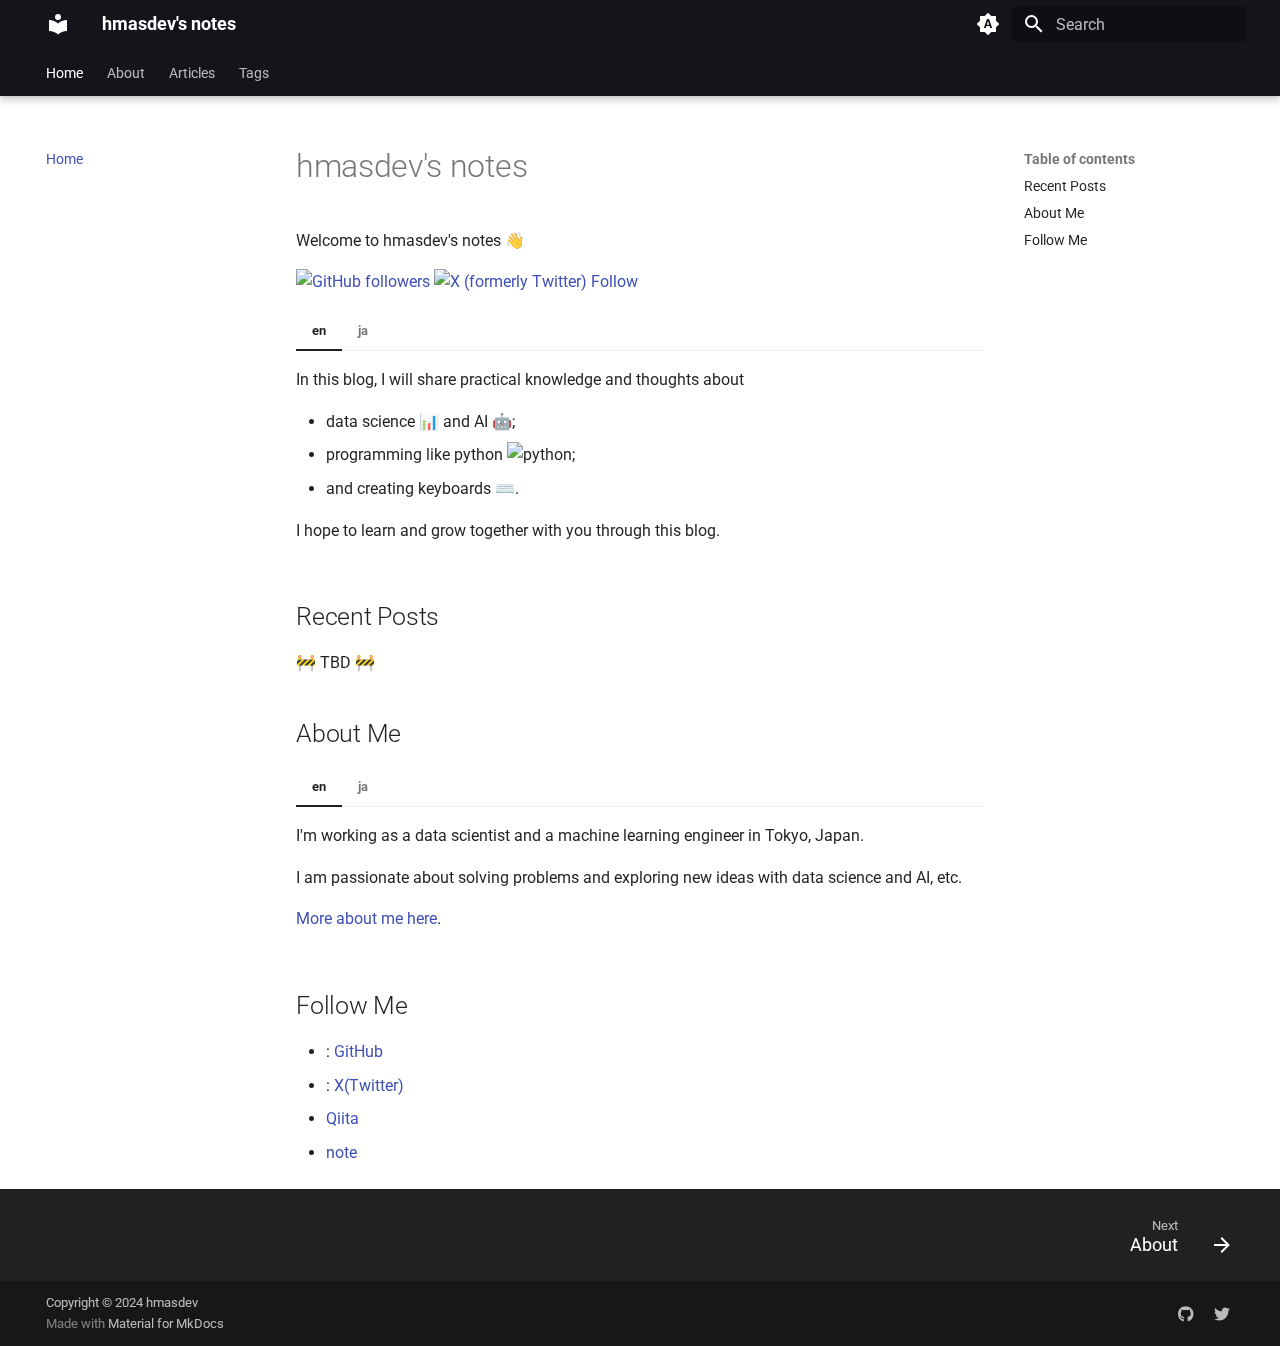
==== index.html @ c52a6cc3 "Deployed 535b705 with MkDocs version: 1.6.1" ====
<!doctype html>
<html lang="en" class="no-js">
  <head>
    
      <meta charset="utf-8">
      <meta name="viewport" content="width=device-width,initial-scale=1">
      
      
      
      
      
        <link rel="next" href="about/">
      
      
      <link rel="icon" href="assets/images/favicon.png">
      <meta name="generator" content="mkdocs-1.6.1, mkdocs-material-9.5.45">
    
    
      
        <title>hmasdev's notes</title>
      
    
    
      <link rel="stylesheet" href="assets/stylesheets/main.0253249f.min.css">
      
        
        <link rel="stylesheet" href="assets/stylesheets/palette.06af60db.min.css">
      
      


    
    
      
    
    
      
        
        
        <link rel="preconnect" href="https://fonts.gstatic.com" crossorigin>
        <link rel="stylesheet" href="https://fonts.googleapis.com/css?family=Roboto:300,300i,400,400i,700,700i%7CRoboto+Mono:400,400i,700,700i&display=fallback">
        <style>:root{--md-text-font:"Roboto";--md-code-font:"Roboto Mono"}</style>
      
    
    
      <link rel="stylesheet" href="https://unpkg.com/katex@0/dist/katex.min.css">
    
      <link rel="stylesheet" href="https://cdn.jsdelivr.net/gh/devicons/devicon@latest/devicon.min.css">
    
    <script>__md_scope=new URL(".",location),__md_hash=e=>[...e].reduce(((e,_)=>(e<<5)-e+_.charCodeAt(0)),0),__md_get=(e,_=localStorage,t=__md_scope)=>JSON.parse(_.getItem(t.pathname+"."+e)),__md_set=(e,_,t=localStorage,a=__md_scope)=>{try{t.setItem(a.pathname+"."+e,JSON.stringify(_))}catch(e){}}</script>
    
      

    
    
    
  </head>
  
  
    
    
      
    
    
    
    
    <body dir="ltr" data-md-color-scheme="default" data-md-color-primary="black" data-md-color-accent="indigo">
  
    
    <input class="md-toggle" data-md-toggle="drawer" type="checkbox" id="__drawer" autocomplete="off">
    <input class="md-toggle" data-md-toggle="search" type="checkbox" id="__search" autocomplete="off">
    <label class="md-overlay" for="__drawer"></label>
    <div data-md-component="skip">
      
        
        <a href="#hmasdevs-notes" class="md-skip">
          Skip to content
        </a>
      
    </div>
    <div data-md-component="announce">
      
    </div>
    
    
      

  

<header class="md-header md-header--shadow md-header--lifted" data-md-component="header">
  <nav class="md-header__inner md-grid" aria-label="Header">
    <a href="." title="hmasdev&#39;s notes" class="md-header__button md-logo" aria-label="hmasdev's notes" data-md-component="logo">
      
  
  <svg xmlns="http://www.w3.org/2000/svg" viewBox="0 0 24 24"><path d="M12 8a3 3 0 0 0 3-3 3 3 0 0 0-3-3 3 3 0 0 0-3 3 3 3 0 0 0 3 3m0 3.54C9.64 9.35 6.5 8 3 8v11c3.5 0 6.64 1.35 9 3.54 2.36-2.19 5.5-3.54 9-3.54V8c-3.5 0-6.64 1.35-9 3.54"/></svg>

    </a>
    <label class="md-header__button md-icon" for="__drawer">
      
      <svg xmlns="http://www.w3.org/2000/svg" viewBox="0 0 24 24"><path d="M3 6h18v2H3zm0 5h18v2H3zm0 5h18v2H3z"/></svg>
    </label>
    <div class="md-header__title" data-md-component="header-title">
      <div class="md-header__ellipsis">
        <div class="md-header__topic">
          <span class="md-ellipsis">
            hmasdev's notes
          </span>
        </div>
        <div class="md-header__topic" data-md-component="header-topic">
          <span class="md-ellipsis">
            
              Home
            
          </span>
        </div>
      </div>
    </div>
    
      
        <form class="md-header__option" data-md-component="palette">
  
    
    
    
    <input class="md-option" data-md-color-media="(prefers-color-scheme)" data-md-color-scheme="default" data-md-color-primary="black" data-md-color-accent="indigo"  aria-label="Switch to light mode"  type="radio" name="__palette" id="__palette_0">
    
      <label class="md-header__button md-icon" title="Switch to light mode" for="__palette_1" hidden>
        <svg xmlns="http://www.w3.org/2000/svg" viewBox="0 0 24 24"><path d="m14.3 16-.7-2h-3.2l-.7 2H7.8L11 7h2l3.2 9zM20 8.69V4h-4.69L12 .69 8.69 4H4v4.69L.69 12 4 15.31V20h4.69L12 23.31 15.31 20H20v-4.69L23.31 12zm-9.15 3.96h2.3L12 9z"/></svg>
      </label>
    
  
    
    
    
    <input class="md-option" data-md-color-media="(prefers-color-scheme: light)" data-md-color-scheme="default" data-md-color-primary="black" data-md-color-accent="indigo"  aria-label="Switch to dark mode"  type="radio" name="__palette" id="__palette_1">
    
      <label class="md-header__button md-icon" title="Switch to dark mode" for="__palette_2" hidden>
        <svg xmlns="http://www.w3.org/2000/svg" viewBox="0 0 24 24"><path d="M12 8a4 4 0 0 0-4 4 4 4 0 0 0 4 4 4 4 0 0 0 4-4 4 4 0 0 0-4-4m0 10a6 6 0 0 1-6-6 6 6 0 0 1 6-6 6 6 0 0 1 6 6 6 6 0 0 1-6 6m8-9.31V4h-4.69L12 .69 8.69 4H4v4.69L.69 12 4 15.31V20h4.69L12 23.31 15.31 20H20v-4.69L23.31 12z"/></svg>
      </label>
    
  
    
    
    
    <input class="md-option" data-md-color-media="(prefers-color-scheme: dark)" data-md-color-scheme="slate" data-md-color-primary="black" data-md-color-accent="indigo"  aria-label="Switch to system preference"  type="radio" name="__palette" id="__palette_2">
    
      <label class="md-header__button md-icon" title="Switch to system preference" for="__palette_0" hidden>
        <svg xmlns="http://www.w3.org/2000/svg" viewBox="0 0 24 24"><path d="M9 2c-1.05 0-2.05.16-3 .46 4.06 1.27 7 5.04 7 9.54s-2.94 8.27-7 9.54c.95.3 1.95.46 3 .46a10 10 0 0 0 10-10A10 10 0 0 0 9 2"/></svg>
      </label>
    
  
</form>
      
    
    
      <script>var palette=__md_get("__palette");if(palette&&palette.color){if("(prefers-color-scheme)"===palette.color.media){var media=matchMedia("(prefers-color-scheme: light)"),input=document.querySelector(media.matches?"[data-md-color-media='(prefers-color-scheme: light)']":"[data-md-color-media='(prefers-color-scheme: dark)']");palette.color.media=input.getAttribute("data-md-color-media"),palette.color.scheme=input.getAttribute("data-md-color-scheme"),palette.color.primary=input.getAttribute("data-md-color-primary"),palette.color.accent=input.getAttribute("data-md-color-accent")}for(var[key,value]of Object.entries(palette.color))document.body.setAttribute("data-md-color-"+key,value)}</script>
    
    
    
      <label class="md-header__button md-icon" for="__search">
        
        <svg xmlns="http://www.w3.org/2000/svg" viewBox="0 0 24 24"><path d="M9.5 3A6.5 6.5 0 0 1 16 9.5c0 1.61-.59 3.09-1.56 4.23l.27.27h.79l5 5-1.5 1.5-5-5v-.79l-.27-.27A6.52 6.52 0 0 1 9.5 16 6.5 6.5 0 0 1 3 9.5 6.5 6.5 0 0 1 9.5 3m0 2C7 5 5 7 5 9.5S7 14 9.5 14 14 12 14 9.5 12 5 9.5 5"/></svg>
      </label>
      <div class="md-search" data-md-component="search" role="dialog">
  <label class="md-search__overlay" for="__search"></label>
  <div class="md-search__inner" role="search">
    <form class="md-search__form" name="search">
      <input type="text" class="md-search__input" name="query" aria-label="Search" placeholder="Search" autocapitalize="off" autocorrect="off" autocomplete="off" spellcheck="false" data-md-component="search-query" required>
      <label class="md-search__icon md-icon" for="__search">
        
        <svg xmlns="http://www.w3.org/2000/svg" viewBox="0 0 24 24"><path d="M9.5 3A6.5 6.5 0 0 1 16 9.5c0 1.61-.59 3.09-1.56 4.23l.27.27h.79l5 5-1.5 1.5-5-5v-.79l-.27-.27A6.52 6.52 0 0 1 9.5 16 6.5 6.5 0 0 1 3 9.5 6.5 6.5 0 0 1 9.5 3m0 2C7 5 5 7 5 9.5S7 14 9.5 14 14 12 14 9.5 12 5 9.5 5"/></svg>
        
        <svg xmlns="http://www.w3.org/2000/svg" viewBox="0 0 24 24"><path d="M20 11v2H8l5.5 5.5-1.42 1.42L4.16 12l7.92-7.92L13.5 5.5 8 11z"/></svg>
      </label>
      <nav class="md-search__options" aria-label="Search">
        
        <button type="reset" class="md-search__icon md-icon" title="Clear" aria-label="Clear" tabindex="-1">
          
          <svg xmlns="http://www.w3.org/2000/svg" viewBox="0 0 24 24"><path d="M19 6.41 17.59 5 12 10.59 6.41 5 5 6.41 10.59 12 5 17.59 6.41 19 12 13.41 17.59 19 19 17.59 13.41 12z"/></svg>
        </button>
      </nav>
      
    </form>
    <div class="md-search__output">
      <div class="md-search__scrollwrap" tabindex="0" data-md-scrollfix>
        <div class="md-search-result" data-md-component="search-result">
          <div class="md-search-result__meta">
            Initializing search
          </div>
          <ol class="md-search-result__list" role="presentation"></ol>
        </div>
      </div>
    </div>
  </div>
</div>
    
    
  </nav>
  
    
      
<nav class="md-tabs" aria-label="Tabs" data-md-component="tabs">
  <div class="md-grid">
    <ul class="md-tabs__list">
      
        
  
  
    
  
  
    <li class="md-tabs__item md-tabs__item--active">
      <a href="." class="md-tabs__link">
        
  
    
  
  Home

      </a>
    </li>
  

      
        
  
  
  
    <li class="md-tabs__item">
      <a href="about/" class="md-tabs__link">
        
  
    
  
  About

      </a>
    </li>
  

      
        
  
  
  
    
    
      <li class="md-tabs__item">
        <a href="articles/" class="md-tabs__link">
          
  
    
  
  Articles

        </a>
      </li>
    
  

      
        
  
  
  
    <li class="md-tabs__item">
      <a href="tags/" class="md-tabs__link">
        
  
    
  
  Tags

      </a>
    </li>
  

      
    </ul>
  </div>
</nav>
    
  
</header>
    
    <div class="md-container" data-md-component="container">
      
      
        
      
      <main class="md-main" data-md-component="main">
        <div class="md-main__inner md-grid">
          
            
              
              <div class="md-sidebar md-sidebar--primary" data-md-component="sidebar" data-md-type="navigation" >
                <div class="md-sidebar__scrollwrap">
                  <div class="md-sidebar__inner">
                    


  


<nav class="md-nav md-nav--primary md-nav--lifted" aria-label="Navigation" data-md-level="0">
  <label class="md-nav__title" for="__drawer">
    <a href="." title="hmasdev&#39;s notes" class="md-nav__button md-logo" aria-label="hmasdev's notes" data-md-component="logo">
      
  
  <svg xmlns="http://www.w3.org/2000/svg" viewBox="0 0 24 24"><path d="M12 8a3 3 0 0 0 3-3 3 3 0 0 0-3-3 3 3 0 0 0-3 3 3 3 0 0 0 3 3m0 3.54C9.64 9.35 6.5 8 3 8v11c3.5 0 6.64 1.35 9 3.54 2.36-2.19 5.5-3.54 9-3.54V8c-3.5 0-6.64 1.35-9 3.54"/></svg>

    </a>
    hmasdev's notes
  </label>
  
  <ul class="md-nav__list" data-md-scrollfix>
    
      
      
  
  
    
  
  
  
    <li class="md-nav__item md-nav__item--active">
      
      <input class="md-nav__toggle md-toggle" type="checkbox" id="__toc">
      
      
        
      
      
        <label class="md-nav__link md-nav__link--active" for="__toc">
          
  
  <span class="md-ellipsis">
    Home
  </span>
  

          <span class="md-nav__icon md-icon"></span>
        </label>
      
      <a href="." class="md-nav__link md-nav__link--active">
        
  
  <span class="md-ellipsis">
    Home
  </span>
  

      </a>
      
        

<nav class="md-nav md-nav--secondary" aria-label="Table of contents">
  
  
  
    
  
  
    <label class="md-nav__title" for="__toc">
      <span class="md-nav__icon md-icon"></span>
      Table of contents
    </label>
    <ul class="md-nav__list" data-md-component="toc" data-md-scrollfix>
      
        <li class="md-nav__item">
  <a href="#recent-posts" class="md-nav__link">
    <span class="md-ellipsis">
      Recent Posts
    </span>
  </a>
  
</li>
      
        <li class="md-nav__item">
  <a href="#about-me" class="md-nav__link">
    <span class="md-ellipsis">
      About Me
    </span>
  </a>
  
</li>
      
        <li class="md-nav__item">
  <a href="#follow-me" class="md-nav__link">
    <span class="md-ellipsis">
      Follow Me
    </span>
  </a>
  
</li>
      
    </ul>
  
</nav>
      
    </li>
  

    
      
      
  
  
  
  
    <li class="md-nav__item">
      <a href="about/" class="md-nav__link">
        
  
  <span class="md-ellipsis">
    About
  </span>
  

      </a>
    </li>
  

    
      
      
  
  
  
  
    
    
      
        
          
        
      
        
          
        
      
        
      
        
      
    
    
      
      
        
      
    
    
    <li class="md-nav__item md-nav__item--nested">
      
        
        
        <input class="md-nav__toggle md-toggle " type="checkbox" id="__nav_3" >
        
          
          
          <div class="md-nav__link md-nav__container">
            <a href="articles/" class="md-nav__link ">
              
  
  <span class="md-ellipsis">
    Articles
  </span>
  

            </a>
            
              
              <label class="md-nav__link " for="__nav_3" id="__nav_3_label" tabindex="0">
                <span class="md-nav__icon md-icon"></span>
              </label>
            
          </div>
        
        <nav class="md-nav" data-md-level="1" aria-labelledby="__nav_3_label" aria-expanded="false">
          <label class="md-nav__title" for="__nav_3">
            <span class="md-nav__icon md-icon"></span>
            Articles
          </label>
          <ul class="md-nav__list" data-md-scrollfix>
            
              
            
              
                
  
  
  
  
    <li class="md-nav__item">
      <a href="articles/externals/" class="md-nav__link">
        
  
  <span class="md-ellipsis">
    Externalss
  </span>
  

      </a>
    </li>
  

              
            
              
                
  
  
  
  
    
    
      
        
      
    
    
      
      
        
      
    
    
    <li class="md-nav__item md-nav__item--nested">
      
        
        
        <input class="md-nav__toggle md-toggle " type="checkbox" id="__nav_3_3" >
        
          
          <label class="md-nav__link" for="__nav_3_3" id="__nav_3_3_label" tabindex="0">
            
  
  <span class="md-ellipsis">
    Archive
  </span>
  

            <span class="md-nav__icon md-icon"></span>
          </label>
        
        <nav class="md-nav" data-md-level="2" aria-labelledby="__nav_3_3_label" aria-expanded="false">
          <label class="md-nav__title" for="__nav_3_3">
            <span class="md-nav__icon md-icon"></span>
            Archive
          </label>
          <ul class="md-nav__list" data-md-scrollfix>
            
              
                
  
  
  
    
  
  
    <li class="md-nav__item">
      <a href="articles/archive/2024/" class="md-nav__link">
        
  
  <span class="md-ellipsis">
    2024
  </span>
  

      </a>
    </li>
  

              
            
          </ul>
        </nav>
      
    </li>
  

              
            
              
                
  
  
  
  
    
    
      
        
      
    
    
      
      
        
      
    
    
    <li class="md-nav__item md-nav__item--nested">
      
        
        
        <input class="md-nav__toggle md-toggle " type="checkbox" id="__nav_3_4" >
        
          
          <label class="md-nav__link" for="__nav_3_4" id="__nav_3_4_label" tabindex="0">
            
  
  <span class="md-ellipsis">
    Categories
  </span>
  

            <span class="md-nav__icon md-icon"></span>
          </label>
        
        <nav class="md-nav" data-md-level="2" aria-labelledby="__nav_3_4_label" aria-expanded="false">
          <label class="md-nav__title" for="__nav_3_4">
            <span class="md-nav__icon md-icon"></span>
            Categories
          </label>
          <ul class="md-nav__list" data-md-scrollfix>
            
              
                
  
  
  
    
  
  
    <li class="md-nav__item">
      <a href="articles/category/data-science/" class="md-nav__link">
        
  
  <span class="md-ellipsis">
    Data Science
  </span>
  

      </a>
    </li>
  

              
            
          </ul>
        </nav>
      
    </li>
  

              
            
          </ul>
        </nav>
      
    </li>
  

    
      
      
  
  
  
  
    <li class="md-nav__item">
      <a href="tags/" class="md-nav__link">
        
  
  <span class="md-ellipsis">
    Tags
  </span>
  

      </a>
    </li>
  

    
  </ul>
</nav>
                  </div>
                </div>
              </div>
            
            
              
              <div class="md-sidebar md-sidebar--secondary" data-md-component="sidebar" data-md-type="toc" >
                <div class="md-sidebar__scrollwrap">
                  <div class="md-sidebar__inner">
                    

<nav class="md-nav md-nav--secondary" aria-label="Table of contents">
  
  
  
    
  
  
    <label class="md-nav__title" for="__toc">
      <span class="md-nav__icon md-icon"></span>
      Table of contents
    </label>
    <ul class="md-nav__list" data-md-component="toc" data-md-scrollfix>
      
        <li class="md-nav__item">
  <a href="#recent-posts" class="md-nav__link">
    <span class="md-ellipsis">
      Recent Posts
    </span>
  </a>
  
</li>
      
        <li class="md-nav__item">
  <a href="#about-me" class="md-nav__link">
    <span class="md-ellipsis">
      About Me
    </span>
  </a>
  
</li>
      
        <li class="md-nav__item">
  <a href="#follow-me" class="md-nav__link">
    <span class="md-ellipsis">
      Follow Me
    </span>
  </a>
  
</li>
      
    </ul>
  
</nav>
                  </div>
                </div>
              </div>
            
          
          
            <div class="md-content" data-md-component="content">
              <article class="md-content__inner md-typeset">
                
                  


<h1 id="hmasdevs-notes">hmasdev's notes</h1>
<p>Welcome to hmasdev's notes 👋</p>
<p><a href="https://github.com/hmasdev"><img alt="GitHub followers" src="https://img.shields.io/github/followers/hmasdev?style=social" /></a>
<a href="https://x.com/hmdev3"><img alt="X (formerly Twitter) Follow" src="https://img.shields.io/twitter/follow/hmdev3" /></a></p>
<div class="tabbed-set tabbed-alternate" data-tabs="1:2"><input checked="checked" id="__tabbed_1_1" name="__tabbed_1" type="radio" /><input id="__tabbed_1_2" name="__tabbed_1" type="radio" /><div class="tabbed-labels"><label for="__tabbed_1_1">en</label><label for="__tabbed_1_2">ja</label></div>
<div class="tabbed-content">
<div class="tabbed-block">
<p>In this blog, I will share practical knowledge and thoughts about</p>
<ul>
<li>data science 📊 and AI 🤖;</li>
<li>programming like python <img src="https://cdn.jsdelivr.net/gh/devicons/devicon@latest/icons/python/python-original.svg" alt="python" width="20" height="20"/>;</li>
<li>and creating keyboards ⌨️.</li>
</ul>
<p>I hope to learn and grow together with you through this blog.</p>
</div>
<div class="tabbed-block">
<p>このブログでは、以下のテーマについての実践的な知識や考えを共有していきます：</p>
<ul>
<li>データサイエンス 📊 とAI 🤖;</li>
<li>プログラミング（Python <img src="https://cdn.jsdelivr.net/gh/devicons/devicon@latest/icons/python/python-original.svg" alt="python" width="20" height="20"/> など）;</li>
<li>自作キーボード ⌨️。</li>
</ul>
<p>このブログを通じて、一緒に学び、成長していきましょう！</p>
</div>
</div>
</div>
<h2 id="recent-posts">Recent Posts</h2>
<p>🚧 TBD 🚧</p>
<h2 id="about-me">About Me</h2>
<div class="tabbed-set tabbed-alternate" data-tabs="2:2"><input checked="checked" id="__tabbed_2_1" name="__tabbed_2" type="radio" /><input id="__tabbed_2_2" name="__tabbed_2" type="radio" /><div class="tabbed-labels"><label for="__tabbed_2_1">en</label><label for="__tabbed_2_2">ja</label></div>
<div class="tabbed-content">
<div class="tabbed-block">
<p>I'm working as a data scientist and a machine learning engineer in Tokyo, Japan.</p>
<p>I am passionate about solving problems and exploring new ideas with data science and AI, etc.</p>
<p><a href="about/">More about me here</a>.</p>
</div>
<div class="tabbed-block">
<p>東京在住のデータサイエンティスト・機械学習エンジニア。</p>
<p>データサイエンスやAIなどを使った問題解決・新しいアイデアの探求。</p>
<p><a href="about/">詳細はこちら</a>。</p>
</div>
</div>
</div>
<h2 id="follow-me">Follow Me</h2>
<ul>
<li><i class="devicon-github-original colored"></i>: <a href="https://github.com/hmasdev">GitHub</a></li>
<li><i class="devicon-twitter-original"></i>: <a href="https://x.com/hmdev3">X(Twitter)</a></li>
<li><a href="https://qiita.com/hmasdev">Qiita</a></li>
<li><a href="https://note.com/hmasdev">note</a></li>
</ul>







  
  






                
              </article>
            </div>
          
          
  <script>var tabs=__md_get("__tabs");if(Array.isArray(tabs))e:for(var set of document.querySelectorAll(".tabbed-set")){var labels=set.querySelector(".tabbed-labels");for(var tab of tabs)for(var label of labels.getElementsByTagName("label"))if(label.innerText.trim()===tab){var input=document.getElementById(label.htmlFor);input.checked=!0;continue e}}</script>

<script>var target=document.getElementById(location.hash.slice(1));target&&target.name&&(target.checked=target.name.startsWith("__tabbed_"))</script>
        </div>
        
          <button type="button" class="md-top md-icon" data-md-component="top" hidden>
  
  <svg xmlns="http://www.w3.org/2000/svg" viewBox="0 0 24 24"><path d="M13 20h-2V8l-5.5 5.5-1.42-1.42L12 4.16l7.92 7.92-1.42 1.42L13 8z"/></svg>
  Back to top
</button>
        
      </main>
      
        <footer class="md-footer">
  
    
      
      <nav class="md-footer__inner md-grid" aria-label="Footer" >
        
        
          
          <a href="about/" class="md-footer__link md-footer__link--next" aria-label="Next: About">
            <div class="md-footer__title">
              <span class="md-footer__direction">
                Next
              </span>
              <div class="md-ellipsis">
                About
              </div>
            </div>
            <div class="md-footer__button md-icon">
              
              <svg xmlns="http://www.w3.org/2000/svg" viewBox="0 0 24 24"><path d="M4 11v2h12l-5.5 5.5 1.42 1.42L19.84 12l-7.92-7.92L10.5 5.5 16 11z"/></svg>
            </div>
          </a>
        
      </nav>
    
  
  <div class="md-footer-meta md-typeset">
    <div class="md-footer-meta__inner md-grid">
      <div class="md-copyright">
  
    <div class="md-copyright__highlight">
      Copyright &copy; 2024 hmasdev
    </div>
  
  
    Made with
    <a href="https://squidfunk.github.io/mkdocs-material/" target="_blank" rel="noopener">
      Material for MkDocs
    </a>
  
</div>
      
        <div class="md-social">
  
    
    
    
    
      
      
    
    <a href="https://github.com/hmasdev" target="_blank" rel="noopener" title="github.com" class="md-social__link">
      <svg xmlns="http://www.w3.org/2000/svg" viewBox="0 0 496 512"><!--! Font Awesome Free 6.6.0 by @fontawesome - https://fontawesome.com License - https://fontawesome.com/license/free (Icons: CC BY 4.0, Fonts: SIL OFL 1.1, Code: MIT License) Copyright 2024 Fonticons, Inc.--><path d="M165.9 397.4c0 2-2.3 3.6-5.2 3.6-3.3.3-5.6-1.3-5.6-3.6 0-2 2.3-3.6 5.2-3.6 3-.3 5.6 1.3 5.6 3.6m-31.1-4.5c-.7 2 1.3 4.3 4.3 4.9 2.6 1 5.6 0 6.2-2s-1.3-4.3-4.3-5.2c-2.6-.7-5.5.3-6.2 2.3m44.2-1.7c-2.9.7-4.9 2.6-4.6 4.9.3 2 2.9 3.3 5.9 2.6 2.9-.7 4.9-2.6 4.6-4.6-.3-1.9-3-3.2-5.9-2.9M244.8 8C106.1 8 0 113.3 0 252c0 110.9 69.8 205.8 169.5 239.2 12.8 2.3 17.3-5.6 17.3-12.1 0-6.2-.3-40.4-.3-61.4 0 0-70 15-84.7-29.8 0 0-11.4-29.1-27.8-36.6 0 0-22.9-15.7 1.6-15.4 0 0 24.9 2 38.6 25.8 21.9 38.6 58.6 27.5 72.9 20.9 2.3-16 8.8-27.1 16-33.7-55.9-6.2-112.3-14.3-112.3-110.5 0-27.5 7.6-41.3 23.6-58.9-2.6-6.5-11.1-33.3 2.6-67.9 20.9-6.5 69 27 69 27 20-5.6 41.5-8.5 62.8-8.5s42.8 2.9 62.8 8.5c0 0 48.1-33.6 69-27 13.7 34.7 5.2 61.4 2.6 67.9 16 17.7 25.8 31.5 25.8 58.9 0 96.5-58.9 104.2-114.8 110.5 9.2 7.9 17 22.9 17 46.4 0 33.7-.3 75.4-.3 83.6 0 6.5 4.6 14.4 17.3 12.1C428.2 457.8 496 362.9 496 252 496 113.3 383.5 8 244.8 8M97.2 352.9c-1.3 1-1 3.3.7 5.2 1.6 1.6 3.9 2.3 5.2 1 1.3-1 1-3.3-.7-5.2-1.6-1.6-3.9-2.3-5.2-1m-10.8-8.1c-.7 1.3.3 2.9 2.3 3.9 1.6 1 3.6.7 4.3-.7.7-1.3-.3-2.9-2.3-3.9-2-.6-3.6-.3-4.3.7m32.4 35.6c-1.6 1.3-1 4.3 1.3 6.2 2.3 2.3 5.2 2.6 6.5 1 1.3-1.3.7-4.3-1.3-6.2-2.2-2.3-5.2-2.6-6.5-1m-11.4-14.7c-1.6 1-1.6 3.6 0 5.9s4.3 3.3 5.6 2.3c1.6-1.3 1.6-3.9 0-6.2-1.4-2.3-4-3.3-5.6-2"/></svg>
    </a>
  
    
    
    
    
      
      
    
    <a href="https://x.com/hmdev3" target="_blank" rel="noopener" title="x.com" class="md-social__link">
      <svg xmlns="http://www.w3.org/2000/svg" viewBox="0 0 512 512"><!--! Font Awesome Free 6.6.0 by @fontawesome - https://fontawesome.com License - https://fontawesome.com/license/free (Icons: CC BY 4.0, Fonts: SIL OFL 1.1, Code: MIT License) Copyright 2024 Fonticons, Inc.--><path d="M459.37 151.716c.325 4.548.325 9.097.325 13.645 0 138.72-105.583 298.558-298.558 298.558-59.452 0-114.68-17.219-161.137-47.106 8.447.974 16.568 1.299 25.34 1.299 49.055 0 94.213-16.568 130.274-44.832-46.132-.975-84.792-31.188-98.112-72.772 6.498.974 12.995 1.624 19.818 1.624 9.421 0 18.843-1.3 27.614-3.573-48.081-9.747-84.143-51.98-84.143-102.985v-1.299c13.969 7.797 30.214 12.67 47.431 13.319-28.264-18.843-46.781-51.005-46.781-87.391 0-19.492 5.197-37.36 14.294-52.954 51.655 63.675 129.3 105.258 216.365 109.807-1.624-7.797-2.599-15.918-2.599-24.04 0-57.828 46.782-104.934 104.934-104.934 30.213 0 57.502 12.67 76.67 33.137 23.715-4.548 46.456-13.32 66.599-25.34-7.798 24.366-24.366 44.833-46.132 57.827 21.117-2.273 41.584-8.122 60.426-16.243-14.292 20.791-32.161 39.308-52.628 54.253"/></svg>
    </a>
  
</div>
      
    </div>
  </div>
</footer>
      
    </div>
    <div class="md-dialog" data-md-component="dialog">
      <div class="md-dialog__inner md-typeset"></div>
    </div>
    
    
    <script id="__config" type="application/json">{"base": ".", "features": ["content.tabs.link", "navigation.footer", "navigation.indexes", "navigation.sections", "navigation.tabs", "navigation.tabs.path", "navigation.tabs.sticky", "navigation.top", "navigation.tracking"], "search": "assets/javascripts/workers/search.6ce7567c.min.js", "translations": {"clipboard.copied": "Copied to clipboard", "clipboard.copy": "Copy to clipboard", "search.result.more.one": "1 more on this page", "search.result.more.other": "# more on this page", "search.result.none": "No matching documents", "search.result.one": "1 matching document", "search.result.other": "# matching documents", "search.result.placeholder": "Type to start searching", "search.result.term.missing": "Missing", "select.version": "Select version"}}</script>
    
    
      <script src="assets/javascripts/bundle.83f73b43.min.js"></script>
      
        <script src="javascripts/mathajax.js"></script>
      
        <script src="javascripts/katex.js"></script>
      
        <script src="https://unpkg.com/katex@0/dist/katex.min.js"></script>
      
        <script src="https://unpkg.com/katex@0/dist/contrib/auto-render.min.js"></script>
      
    
  </body>
</html>
---- assets/stylesheets/main.0253249f.min.css ----
@charset "UTF-8";html{-webkit-text-size-adjust:none;-moz-text-size-adjust:none;text-size-adjust:none;box-sizing:border-box}*,:after,:before{box-sizing:inherit}@media (prefers-reduced-motion){*,:after,:before{transition:none!important}}body{margin:0}a,button,input,label{-webkit-tap-highlight-color:transparent}a{color:inherit;text-decoration:none}hr{border:0;box-sizing:initial;display:block;height:.05rem;overflow:visible;padding:0}small{font-size:80%}sub,sup{line-height:1em}img{border-style:none}table{border-collapse:initial;border-spacing:0}td,th{font-weight:400;vertical-align:top}button{background:#0000;border:0;font-family:inherit;font-size:inherit;margin:0;padding:0}input{border:0;outline:none}:root{--md-primary-fg-color:#4051b5;--md-primary-fg-color--light:#5d6cc0;--md-primary-fg-color--dark:#303fa1;--md-primary-bg-color:#fff;--md-primary-bg-color--light:#ffffffb3;--md-accent-fg-color:#526cfe;--md-accent-fg-color--transparent:#526cfe1a;--md-accent-bg-color:#fff;--md-accent-bg-color--light:#ffffffb3}[data-md-color-scheme=default]{color-scheme:light}[data-md-color-scheme=default] img[src$="#gh-dark-mode-only"],[data-md-color-scheme=default] img[src$="#only-dark"]{display:none}:root,[data-md-color-scheme=default]{--md-hue:225deg;--md-default-fg-color:#000000de;--md-default-fg-color--light:#0000008a;--md-default-fg-color--lighter:#00000052;--md-default-fg-color--lightest:#00000012;--md-default-bg-color:#fff;--md-default-bg-color--light:#ffffffb3;--md-default-bg-color--lighter:#ffffff4d;--md-default-bg-color--lightest:#ffffff1f;--md-code-fg-color:#36464e;--md-code-bg-color:#f5f5f5;--md-code-hl-color:#4287ff;--md-code-hl-color--light:#4287ff1a;--md-code-hl-number-color:#d52a2a;--md-code-hl-special-color:#db1457;--md-code-hl-function-color:#a846b9;--md-code-hl-constant-color:#6e59d9;--md-code-hl-keyword-color:#3f6ec6;--md-code-hl-string-color:#1c7d4d;--md-code-hl-name-color:var(--md-code-fg-color);--md-code-hl-operator-color:var(--md-default-fg-color--light);--md-code-hl-punctuation-color:var(--md-default-fg-color--light);--md-code-hl-comment-color:var(--md-default-fg-color--light);--md-code-hl-generic-color:var(--md-default-fg-color--light);--md-code-hl-variable-color:var(--md-default-fg-color--light);--md-typeset-color:var(--md-default-fg-color);--md-typeset-a-color:var(--md-primary-fg-color);--md-typeset-del-color:#f5503d26;--md-typeset-ins-color:#0bd57026;--md-typeset-kbd-color:#fafafa;--md-typeset-kbd-accent-color:#fff;--md-typeset-kbd-border-color:#b8b8b8;--md-typeset-mark-color:#ffff0080;--md-typeset-table-color:#0000001f;--md-typeset-table-color--light:rgba(0,0,0,.035);--md-admonition-fg-color:var(--md-default-fg-color);--md-admonition-bg-color:var(--md-default-bg-color);--md-warning-fg-color:#000000de;--md-warning-bg-color:#ff9;--md-footer-fg-color:#fff;--md-footer-fg-color--light:#ffffffb3;--md-footer-fg-color--lighter:#ffffff73;--md-footer-bg-color:#000000de;--md-footer-bg-color--dark:#00000052;--md-shadow-z1:0 0.2rem 0.5rem #0000000d,0 0 0.05rem #0000001a;--md-shadow-z2:0 0.2rem 0.5rem #0000001a,0 0 0.05rem #00000040;--md-shadow-z3:0 0.2rem 0.5rem #0003,0 0 0.05rem #00000059}.md-icon svg{fill:currentcolor;display:block;height:1.2rem;width:1.2rem}body{-webkit-font-smoothing:antialiased;-moz-osx-font-smoothing:grayscale;--md-text-font-family:var(--md-text-font,_),-apple-system,BlinkMacSystemFont,Helvetica,Arial,sans-serif;--md-code-font-family:var(--md-code-font,_),SFMono-Regular,Consolas,Menlo,monospace}aside,body,input{font-feature-settings:"kern","liga";color:var(--md-typeset-color);font-family:var(--md-text-font-family)}code,kbd,pre{font-feature-settings:"kern";font-family:var(--md-code-font-family)}:root{--md-typeset-table-sort-icon:url('data:image/svg+xml;charset=utf-8,<svg xmlns="http://www.w3.org/2000/svg" viewBox="0 0 24 24"><path d="m18 21-4-4h3V7h-3l4-4 4 4h-3v10h3M2 19v-2h10v2M2 13v-2h7v2M2 7V5h4v2z"/></svg>');--md-typeset-table-sort-icon--asc:url('data:image/svg+xml;charset=utf-8,<svg xmlns="http://www.w3.org/2000/svg" viewBox="0 0 24 24"><path d="M19 17h3l-4 4-4-4h3V3h2M2 17h10v2H2M6 5v2H2V5m0 6h7v2H2z"/></svg>');--md-typeset-table-sort-icon--desc:url('data:image/svg+xml;charset=utf-8,<svg xmlns="http://www.w3.org/2000/svg" viewBox="0 0 24 24"><path d="M19 7h3l-4-4-4 4h3v14h2M2 17h10v2H2M6 5v2H2V5m0 6h7v2H2z"/></svg>')}.md-typeset{-webkit-print-color-adjust:exact;color-adjust:exact;font-size:.8rem;line-height:1.6}@media print{.md-typeset{font-size:.68rem}}.md-typeset blockquote,.md-typeset dl,.md-typeset figure,.md-typeset ol,.md-typeset pre,.md-typeset ul{margin-bottom:1em;margin-top:1em}.md-typeset h1{color:var(--md-default-fg-color--light);font-size:2em;line-height:1.3;margin:0 0 1.25em}.md-typeset h1,.md-typeset h2{font-weight:300;letter-spacing:-.01em}.md-typeset h2{font-size:1.5625em;line-height:1.4;margin:1.6em 0 .64em}.md-typeset h3{font-size:1.25em;font-weight:400;letter-spacing:-.01em;line-height:1.5;margin:1.6em 0 .8em}.md-typeset h2+h3{margin-top:.8em}.md-typeset h4{font-weight:700;letter-spacing:-.01em;margin:1em 0}.md-typeset h5,.md-typeset h6{color:var(--md-default-fg-color--light);font-size:.8em;font-weight:700;letter-spacing:-.01em;margin:1.25em 0}.md-typeset h5{text-transform:uppercase}.md-typeset hr{border-bottom:.05rem solid var(--md-default-fg-color--lightest);display:flow-root;margin:1.5em 0}.md-typeset a{color:var(--md-typeset-a-color);word-break:break-word}.md-typeset a,.md-typeset a:before{transition:color 125ms}.md-typeset a:focus,.md-typeset a:hover{color:var(--md-accent-fg-color)}.md-typeset a:focus code,.md-typeset a:hover code{background-color:var(--md-accent-fg-color--transparent)}.md-typeset a code{color:currentcolor;transition:background-color 125ms}.md-typeset a.focus-visible{outline-color:var(--md-accent-fg-color);outline-offset:.2rem}.md-typeset code,.md-typeset kbd,.md-typeset pre{color:var(--md-code-fg-color);direction:ltr;font-variant-ligatures:none}@media print{.md-typeset code,.md-typeset kbd,.md-typeset pre{white-space:pre-wrap}}.md-typeset code{background-color:var(--md-code-bg-color);border-radius:.1rem;-webkit-box-decoration-break:clone;box-decoration-break:clone;font-size:.85em;padding:0 .2941176471em;word-break:break-word}.md-typeset code:not(.focus-visible){-webkit-tap-highlight-color:transparent;outline:none}.md-typeset pre{display:flow-root;line-height:1.4;position:relative}.md-typeset pre>code{-webkit-box-decoration-break:slice;box-decoration-break:slice;box-shadow:none;display:block;margin:0;outline-color:var(--md-accent-fg-color);overflow:auto;padding:.7720588235em 1.1764705882em;scrollbar-color:var(--md-default-fg-color--lighter) #0000;scrollbar-width:thin;touch-action:auto;word-break:normal}.md-typeset pre>code:hover{scrollbar-color:var(--md-accent-fg-color) #0000}.md-typeset pre>code::-webkit-scrollbar{height:.2rem;width:.2rem}.md-typeset pre>code::-webkit-scrollbar-thumb{background-color:var(--md-default-fg-color--lighter)}.md-typeset pre>code::-webkit-scrollbar-thumb:hover{background-color:var(--md-accent-fg-color)}.md-typeset kbd{background-color:var(--md-typeset-kbd-color);border-radius:.1rem;box-shadow:0 .1rem 0 .05rem var(--md-typeset-kbd-border-color),0 .1rem 0 var(--md-typeset-kbd-border-color),0 -.1rem .2rem var(--md-typeset-kbd-accent-color) inset;color:var(--md-default-fg-color);display:inline-block;font-size:.75em;padding:0 .6666666667em;vertical-align:text-top;word-break:break-word}.md-typeset mark{background-color:var(--md-typeset-mark-color);-webkit-box-decoration-break:clone;box-decoration-break:clone;color:inherit;word-break:break-word}.md-typeset abbr{border-bottom:.05rem dotted var(--md-default-fg-color--light);cursor:help;text-decoration:none}.md-typeset small{opacity:.75}[dir=ltr] .md-typeset sub,[dir=ltr] .md-typeset sup{margin-left:.078125em}[dir=rtl] .md-typeset sub,[dir=rtl] .md-typeset sup{margin-right:.078125em}[dir=ltr] .md-typeset blockquote{padding-left:.6rem}[dir=rtl] .md-typeset blockquote{padding-right:.6rem}[dir=ltr] .md-typeset blockquote{border-left:.2rem solid var(--md-default-fg-color--lighter)}[dir=rtl] .md-typeset blockquote{border-right:.2rem solid var(--md-default-fg-color--lighter)}.md-typeset blockquote{color:var(--md-default-fg-color--light);margin-left:0;margin-right:0}.md-typeset ul{list-style-type:disc}.md-typeset ul[type]{list-style-type:revert-layer}[dir=ltr] .md-typeset ol,[dir=ltr] .md-typeset ul{margin-left:.625em}[dir=rtl] .md-typeset ol,[dir=rtl] .md-typeset ul{margin-right:.625em}.md-typeset ol,.md-typeset ul{padding:0}.md-typeset ol:not([hidden]),.md-typeset ul:not([hidden]){display:flow-root}.md-typeset ol ol,.md-typeset ul ol{list-style-type:lower-alpha}.md-typeset ol ol ol,.md-typeset ul ol ol{list-style-type:lower-roman}.md-typeset ol ol ol ol,.md-typeset ul ol ol ol{list-style-type:upper-alpha}.md-typeset ol ol ol ol ol,.md-typeset ul ol ol ol ol{list-style-type:upper-roman}.md-typeset ol[type],.md-typeset ul[type]{list-style-type:revert-layer}[dir=ltr] .md-typeset ol li,[dir=ltr] .md-typeset ul li{margin-left:1.25em}[dir=rtl] .md-typeset ol li,[dir=rtl] .md-typeset ul li{margin-right:1.25em}.md-typeset ol li,.md-typeset ul li{margin-bottom:.5em}.md-typeset ol li blockquote,.md-typeset ol li p,.md-typeset ul li blockquote,.md-typeset ul li p{margin:.5em 0}.md-typeset ol li:last-child,.md-typeset ul li:last-child{margin-bottom:0}[dir=ltr] .md-typeset ol li ol,[dir=ltr] .md-typeset ol li ul,[dir=ltr] .md-typeset ul li ol,[dir=ltr] .md-typeset ul li ul{margin-left:.625em}[dir=rtl] .md-typeset ol li ol,[dir=rtl] .md-typeset ol li ul,[dir=rtl] .md-typeset ul li ol,[dir=rtl] .md-typeset ul li ul{margin-right:.625em}.md-typeset ol li ol,.md-typeset ol li ul,.md-typeset ul li ol,.md-typeset ul li ul{margin-bottom:.5em;margin-top:.5em}[dir=ltr] .md-typeset dd{margin-left:1.875em}[dir=rtl] .md-typeset dd{margin-right:1.875em}.md-typeset dd{margin-bottom:1.5em;margin-top:1em}.md-typeset img,.md-typeset svg,.md-typeset video{height:auto;max-width:100%}.md-typeset img[align=left]{margin:1em 1em 1em 0}.md-typeset img[align=right]{margin:1em 0 1em 1em}.md-typeset img[align]:only-child{margin-top:0}.md-typeset figure{display:flow-root;margin:1em auto;max-width:100%;text-align:center;width:-moz-fit-content;width:fit-content}.md-typeset figure img{display:block;margin:0 auto}.md-typeset figcaption{font-style:italic;margin:1em auto;max-width:24rem}.md-typeset iframe{max-width:100%}.md-typeset table:not([class]){background-color:var(--md-default-bg-color);border:.05rem solid var(--md-typeset-table-color);border-radius:.1rem;display:inline-block;font-size:.64rem;max-width:100%;overflow:auto;touch-action:auto}@media print{.md-typeset table:not([class]){display:table}}.md-typeset table:not([class])+*{margin-top:1.5em}.md-typeset table:not([class]) td>:first-child,.md-typeset table:not([class]) th>:first-child{margin-top:0}.md-typeset table:not([class]) td>:last-child,.md-typeset table:not([class]) th>:last-child{margin-bottom:0}.md-typeset table:not([class]) td:not([align]),.md-typeset table:not([class]) th:not([align]){text-align:left}[dir=rtl] .md-typeset table:not([class]) td:not([align]),[dir=rtl] .md-typeset table:not([class]) th:not([align]){text-align:right}.md-typeset table:not([class]) th{font-weight:700;min-width:5rem;padding:.9375em 1.25em;vertical-align:top}.md-typeset table:not([class]) td{border-top:.05rem solid var(--md-typeset-table-color);padding:.9375em 1.25em;vertical-align:top}.md-typeset table:not([class]) tbody tr{transition:background-color 125ms}.md-typeset table:not([class]) tbody tr:hover{background-color:var(--md-typeset-table-color--light);box-shadow:0 .05rem 0 var(--md-default-bg-color) inset}.md-typeset table:not([class]) a{word-break:normal}.md-typeset table th[role=columnheader]{cursor:pointer}[dir=ltr] .md-typeset table th[role=columnheader]:after{margin-left:.5em}[dir=rtl] .md-typeset table th[role=columnheader]:after{margin-right:.5em}.md-typeset table th[role=columnheader]:after{content:"";display:inline-block;height:1.2em;-webkit-mask-image:var(--md-typeset-table-sort-icon);mask-image:var(--md-typeset-table-sort-icon);-webkit-mask-repeat:no-repeat;mask-repeat:no-repeat;-webkit-mask-size:contain;mask-size:contain;transition:background-color 125ms;vertical-align:text-bottom;width:1.2em}.md-typeset table th[role=columnheader]:hover:after{background-color:var(--md-default-fg-color--lighter)}.md-typeset table th[role=columnheader][aria-sort=ascending]:after{background-color:var(--md-default-fg-color--light);-webkit-mask-image:var(--md-typeset-table-sort-icon--asc);mask-image:var(--md-typeset-table-sort-icon--asc)}.md-typeset table th[role=columnheader][aria-sort=descending]:after{background-color:var(--md-default-fg-color--light);-webkit-mask-image:var(--md-typeset-table-sort-icon--desc);mask-image:var(--md-typeset-table-sort-icon--desc)}.md-typeset__scrollwrap{margin:1em -.8rem;overflow-x:auto;touch-action:auto}.md-typeset__table{display:inline-block;margin-bottom:.5em;padding:0 .8rem}@media print{.md-typeset__table{display:block}}html .md-typeset__table table{display:table;margin:0;overflow:hidden;width:100%}@media screen and (max-width:44.984375em){.md-content__inner>pre{margin:1em -.8rem}.md-content__inner>pre code{border-radius:0}}.md-typeset .md-author{border-radius:100%;display:block;flex-shrink:0;height:1.6rem;overflow:hidden;position:relative;transition:color 125ms,transform 125ms;width:1.6rem}.md-typeset .md-author img{display:block}.md-typeset .md-author--more{background:var(--md-default-fg-color--lightest);color:var(--md-default-fg-color--lighter);font-size:.6rem;font-weight:700;line-height:1.6rem;text-align:center}.md-typeset .md-author--long{height:2.4rem;width:2.4rem}.md-typeset a.md-author{transform:scale(1)}.md-typeset a.md-author img{border-radius:100%;filter:grayscale(100%) opacity(75%);transition:filter 125ms}.md-typeset a.md-author:focus,.md-typeset a.md-author:hover{transform:scale(1.1);z-index:1}.md-typeset a.md-author:focus img,.md-typeset a.md-author:hover img{filter:grayscale(0)}.md-banner{background-color:var(--md-footer-bg-color);color:var(--md-footer-fg-color);overflow:auto}@media print{.md-banner{display:none}}.md-banner--warning{background-color:var(--md-warning-bg-color);color:var(--md-warning-fg-color)}.md-banner__inner{font-size:.7rem;margin:.6rem auto;padding:0 .8rem}[dir=ltr] .md-banner__button{float:right}[dir=rtl] .md-banner__button{float:left}.md-banner__button{color:inherit;cursor:pointer;transition:opacity .25s}.no-js .md-banner__button{display:none}.md-banner__button:hover{opacity:.7}html{font-size:125%;height:100%;overflow-x:hidden}@media screen and (min-width:100em){html{font-size:137.5%}}@media screen and (min-width:125em){html{font-size:150%}}body{background-color:var(--md-default-bg-color);display:flex;flex-direction:column;font-size:.5rem;min-height:100%;position:relative;width:100%}@media print{body{display:block}}@media screen and (max-width:59.984375em){body[data-md-scrolllock]{position:fixed}}.md-grid{margin-left:auto;margin-right:auto;max-width:61rem}.md-container{display:flex;flex-direction:column;flex-grow:1}@media print{.md-container{display:block}}.md-main{flex-grow:1}.md-main__inner{display:flex;height:100%;margin-top:1.5rem}.md-ellipsis{overflow:hidden;text-overflow:ellipsis}.md-toggle{display:none}.md-option{height:0;opacity:0;position:absolute;width:0}.md-option:checked+label:not([hidden]){display:block}.md-option.focus-visible+label{outline-color:var(--md-accent-fg-color);outline-style:auto}.md-skip{background-color:var(--md-default-fg-color);border-radius:.1rem;color:var(--md-default-bg-color);font-size:.64rem;margin:.5rem;opacity:0;outline-color:var(--md-accent-fg-color);padding:.3rem .5rem;position:fixed;transform:translateY(.4rem);z-index:-1}.md-skip:focus{opacity:1;transform:translateY(0);transition:transform .25s cubic-bezier(.4,0,.2,1),opacity 175ms 75ms;z-index:10}@page{margin:25mm}:root{--md-clipboard-icon:url('data:image/svg+xml;charset=utf-8,<svg xmlns="http://www.w3.org/2000/svg" viewBox="0 0 24 24"><path d="M19 21H8V7h11m0-2H8a2 2 0 0 0-2 2v14a2 2 0 0 0 2 2h11a2 2 0 0 0 2-2V7a2 2 0 0 0-2-2m-3-4H4a2 2 0 0 0-2 2v14h2V3h12z"/></svg>')}.md-clipboard{border-radius:.1rem;color:var(--md-default-fg-color--lightest);cursor:pointer;height:1.5em;outline-color:var(--md-accent-fg-color);outline-offset:.1rem;position:absolute;right:.5em;top:.5em;transition:color .25s;width:1.5em;z-index:1}@media print{.md-clipboard{display:none}}.md-clipboard:not(.focus-visible){-webkit-tap-highlight-color:transparent;outline:none}:hover>.md-clipboard{color:var(--md-default-fg-color--light)}.md-clipboard:focus,.md-clipboard:hover{color:var(--md-accent-fg-color)}.md-clipboard:after{background-color:currentcolor;content:"";display:block;height:1.125em;margin:0 auto;-webkit-mask-image:var(--md-clipboard-icon);mask-image:var(--md-clipboard-icon);-webkit-mask-position:center;mask-position:center;-webkit-mask-repeat:no-repeat;mask-repeat:no-repeat;-webkit-mask-size:contain;mask-size:contain;width:1.125em}.md-clipboard--inline{cursor:pointer}.md-clipboard--inline code{transition:color .25s,background-color .25s}.md-clipboard--inline:focus code,.md-clipboard--inline:hover code{background-color:var(--md-accent-fg-color--transparent);color:var(--md-accent-fg-color)}.md-typeset .md-code__content{display:grid}@keyframes consent{0%{opacity:0;transform:translateY(100%)}to{opacity:1;transform:translateY(0)}}@keyframes overlay{0%{opacity:0}to{opacity:1}}.md-consent__overlay{animation:overlay .25s both;-webkit-backdrop-filter:blur(.1rem);backdrop-filter:blur(.1rem);background-color:#0000008a;height:100%;opacity:1;position:fixed;top:0;width:100%;z-index:5}.md-consent__inner{animation:consent .5s cubic-bezier(.1,.7,.1,1) both;background-color:var(--md-default-bg-color);border:0;border-radius:.1rem;bottom:0;box-shadow:0 0 .2rem #0000001a,0 .2rem .4rem #0003;max-height:100%;overflow:auto;padding:0;position:fixed;width:100%;z-index:5}.md-consent__form{padding:.8rem}.md-consent__settings{display:none;margin:1em 0}input:checked+.md-consent__settings{display:block}.md-consent__controls{margin-bottom:.8rem}.md-typeset .md-consent__controls .md-button{display:inline}@media screen and (max-width:44.984375em){.md-typeset .md-consent__controls .md-button{display:block;margin-top:.4rem;text-align:center;width:100%}}.md-consent label{cursor:pointer}.md-content{flex-grow:1;min-width:0}.md-content__inner{margin:0 .8rem 1.2rem;padding-top:.6rem}@media screen and (min-width:76.25em){[dir=ltr] .md-sidebar--primary:not([hidden])~.md-content>.md-content__inner{margin-left:1.2rem}[dir=ltr] .md-sidebar--secondary:not([hidden])~.md-content>.md-content__inner,[dir=rtl] .md-sidebar--primary:not([hidden])~.md-content>.md-content__inner{margin-right:1.2rem}[dir=rtl] .md-sidebar--secondary:not([hidden])~.md-content>.md-content__inner{margin-left:1.2rem}}.md-content__inner:before{content:"";display:block;height:.4rem}.md-content__inner>:last-child{margin-bottom:0}[dir=ltr] .md-content__button{float:right}[dir=rtl] .md-content__button{float:left}[dir=ltr] .md-content__button{margin-left:.4rem}[dir=rtl] .md-content__button{margin-right:.4rem}.md-content__button{margin:.4rem 0;padding:0}@media print{.md-content__button{display:none}}.md-typeset .md-content__button{color:var(--md-default-fg-color--lighter)}.md-content__button svg{display:inline;vertical-align:top}[dir=rtl] .md-content__button svg{transform:scaleX(-1)}[dir=ltr] .md-dialog{right:.8rem}[dir=rtl] .md-dialog{left:.8rem}.md-dialog{background-color:var(--md-default-fg-color);border-radius:.1rem;bottom:.8rem;box-shadow:var(--md-shadow-z3);min-width:11.1rem;opacity:0;padding:.4rem .6rem;pointer-events:none;position:fixed;transform:translateY(100%);transition:transform 0ms .4s,opacity .4s;z-index:4}@media print{.md-dialog{display:none}}.md-dialog--active{opacity:1;pointer-events:auto;transform:translateY(0);transition:transform .4s cubic-bezier(.075,.85,.175,1),opacity .4s}.md-dialog__inner{color:var(--md-default-bg-color);font-size:.7rem}.md-feedback{margin:2em 0 1em;text-align:center}.md-feedback fieldset{border:none;margin:0;padding:0}.md-feedback__title{font-weight:700;margin:1em auto}.md-feedback__inner{position:relative}.md-feedback__list{display:flex;flex-wrap:wrap;place-content:baseline center;position:relative}.md-feedback__list:hover .md-icon:not(:disabled){color:var(--md-default-fg-color--lighter)}:disabled .md-feedback__list{min-height:1.8rem}.md-feedback__icon{color:var(--md-default-fg-color--light);cursor:pointer;flex-shrink:0;margin:0 .1rem;transition:color 125ms}.md-feedback__icon:not(:disabled).md-icon:hover{color:var(--md-accent-fg-color)}.md-feedback__icon:disabled{color:var(--md-default-fg-color--lightest);pointer-events:none}.md-feedback__note{opacity:0;position:relative;transform:translateY(.4rem);transition:transform .4s cubic-bezier(.1,.7,.1,1),opacity .15s}.md-feedback__note>*{margin:0 auto;max-width:16rem}:disabled .md-feedback__note{opacity:1;transform:translateY(0)}@media print{.md-feedback{display:none}}.md-footer{background-color:var(--md-footer-bg-color);color:var(--md-footer-fg-color)}@media print{.md-footer{display:none}}.md-footer__inner{justify-content:space-between;overflow:auto;padding:.2rem}.md-footer__inner:not([hidden]){display:flex}.md-footer__link{align-items:end;display:flex;flex-grow:0.01;margin-bottom:.4rem;margin-top:1rem;max-width:100%;outline-color:var(--md-accent-fg-color);overflow:hidden;transition:opacity .25s}.md-footer__link:focus,.md-footer__link:hover{opacity:.7}[dir=rtl] .md-footer__link svg{transform:scaleX(-1)}@media screen and (max-width:44.984375em){.md-footer__link--prev{flex-shrink:0}.md-footer__link--prev .md-footer__title{display:none}}[dir=ltr] .md-footer__link--next{margin-left:auto}[dir=rtl] .md-footer__link--next{margin-right:auto}.md-footer__link--next{text-align:right}[dir=rtl] .md-footer__link--next{text-align:left}.md-footer__title{flex-grow:1;font-size:.9rem;margin-bottom:.7rem;max-width:calc(100% - 2.4rem);padding:0 1rem;white-space:nowrap}.md-footer__button{margin:.2rem;padding:.4rem}.md-footer__direction{font-size:.64rem;opacity:.7}.md-footer-meta{background-color:var(--md-footer-bg-color--dark)}.md-footer-meta__inner{display:flex;flex-wrap:wrap;justify-content:space-between;padding:.2rem}html .md-footer-meta.md-typeset a{color:var(--md-footer-fg-color--light)}html .md-footer-meta.md-typeset a:focus,html .md-footer-meta.md-typeset a:hover{color:var(--md-footer-fg-color)}.md-copyright{color:var(--md-footer-fg-color--lighter);font-size:.64rem;margin:auto .6rem;padding:.4rem 0;width:100%}@media screen and (min-width:45em){.md-copyright{width:auto}}.md-copyright__highlight{color:var(--md-footer-fg-color--light)}.md-social{display:inline-flex;gap:.2rem;margin:0 .4rem;padding:.2rem 0 .6rem}@media screen and (min-width:45em){.md-social{padding:.6rem 0}}.md-social__link{display:inline-block;height:1.6rem;text-align:center;width:1.6rem}.md-social__link:before{line-height:1.9}.md-social__link svg{fill:currentcolor;max-height:.8rem;vertical-align:-25%}.md-typeset .md-button{border:.1rem solid;border-radius:.1rem;color:var(--md-primary-fg-color);cursor:pointer;display:inline-block;font-weight:700;padding:.625em 2em;transition:color 125ms,background-color 125ms,border-color 125ms}.md-typeset .md-button--primary{background-color:var(--md-primary-fg-color);border-color:var(--md-primary-fg-color);color:var(--md-primary-bg-color)}.md-typeset .md-button:focus,.md-typeset .md-button:hover{background-color:var(--md-accent-fg-color);border-color:var(--md-accent-fg-color);color:var(--md-accent-bg-color)}[dir=ltr] .md-typeset .md-input{border-top-left-radius:.1rem}[dir=ltr] .md-typeset .md-input,[dir=rtl] .md-typeset .md-input{border-top-right-radius:.1rem}[dir=rtl] .md-typeset .md-input{border-top-left-radius:.1rem}.md-typeset .md-input{border-bottom:.1rem solid var(--md-default-fg-color--lighter);box-shadow:var(--md-shadow-z1);font-size:.8rem;height:1.8rem;padding:0 .6rem;transition:border .25s,box-shadow .25s}.md-typeset .md-input:focus,.md-typeset .md-input:hover{border-bottom-color:var(--md-accent-fg-color);box-shadow:var(--md-shadow-z2)}.md-typeset .md-input--stretch{width:100%}.md-header{background-color:var(--md-primary-fg-color);box-shadow:0 0 .2rem #0000,0 .2rem .4rem #0000;color:var(--md-primary-bg-color);display:block;left:0;position:sticky;right:0;top:0;z-index:4}@media print{.md-header{display:none}}.md-header[hidden]{transform:translateY(-100%);transition:transform .25s cubic-bezier(.8,0,.6,1),box-shadow .25s}.md-header--shadow{box-shadow:0 0 .2rem #0000001a,0 .2rem .4rem #0003;transition:transform .25s cubic-bezier(.1,.7,.1,1),box-shadow .25s}.md-header__inner{align-items:center;display:flex;padding:0 .2rem}.md-header__button{color:currentcolor;cursor:pointer;margin:.2rem;outline-color:var(--md-accent-fg-color);padding:.4rem;position:relative;transition:opacity .25s;vertical-align:middle;z-index:1}.md-header__button:hover{opacity:.7}.md-header__button:not([hidden]){display:inline-block}.md-header__button:not(.focus-visible){-webkit-tap-highlight-color:transparent;outline:none}.md-header__button.md-logo{margin:.2rem;padding:.4rem}@media screen and (max-width:76.234375em){.md-header__button.md-logo{display:none}}.md-header__button.md-logo img,.md-header__button.md-logo svg{fill:currentcolor;display:block;height:1.2rem;width:auto}@media screen and (min-width:60em){.md-header__button[for=__search]{display:none}}.no-js .md-header__button[for=__search]{display:none}[dir=rtl] .md-header__button[for=__search] svg{transform:scaleX(-1)}@media screen and (min-width:76.25em){.md-header__button[for=__drawer]{display:none}}.md-header__topic{display:flex;max-width:100%;position:absolute;transition:transform .4s cubic-bezier(.1,.7,.1,1),opacity .15s;white-space:nowrap}.md-header__topic+.md-header__topic{opacity:0;pointer-events:none;transform:translateX(1.25rem);transition:transform .4s cubic-bezier(1,.7,.1,.1),opacity .15s;z-index:-1}[dir=rtl] .md-header__topic+.md-header__topic{transform:translateX(-1.25rem)}.md-header__topic:first-child{font-weight:700}[dir=ltr] .md-header__title{margin-left:1rem;margin-right:.4rem}[dir=rtl] .md-header__title{margin-left:.4rem;margin-right:1rem}.md-header__title{flex-grow:1;font-size:.9rem;height:2.4rem;line-height:2.4rem}.md-header__title--active .md-header__topic{opacity:0;pointer-events:none;transform:translateX(-1.25rem);transition:transform .4s cubic-bezier(1,.7,.1,.1),opacity .15s;z-index:-1}[dir=rtl] .md-header__title--active .md-header__topic{transform:translateX(1.25rem)}.md-header__title--active .md-header__topic+.md-header__topic{opacity:1;pointer-events:auto;transform:translateX(0);transition:transform .4s cubic-bezier(.1,.7,.1,1),opacity .15s;z-index:0}.md-header__title>.md-header__ellipsis{height:100%;position:relative;width:100%}.md-header__option{display:flex;flex-shrink:0;max-width:100%;transition:max-width 0ms .25s,opacity .25s .25s;white-space:nowrap}[data-md-toggle=search]:checked~.md-header .md-header__option{max-width:0;opacity:0;transition:max-width 0ms,opacity 0ms}.md-header__option>input{bottom:0}.md-header__source{display:none}@media screen and (min-width:60em){[dir=ltr] .md-header__source{margin-left:1rem}[dir=rtl] .md-header__source{margin-right:1rem}.md-header__source{display:block;max-width:11.7rem;width:11.7rem}}@media screen and (min-width:76.25em){[dir=ltr] .md-header__source{margin-left:1.4rem}[dir=rtl] .md-header__source{margin-right:1.4rem}}.md-meta{color:var(--md-default-fg-color--light);font-size:.7rem;line-height:1.3}.md-meta__list{display:inline-flex;flex-wrap:wrap;list-style:none;margin:0;padding:0}.md-meta__item:not(:last-child):after{content:"·";margin-left:.2rem;margin-right:.2rem}.md-meta__link{color:var(--md-typeset-a-color)}.md-meta__link:focus,.md-meta__link:hover{color:var(--md-accent-fg-color)}.md-draft{background-color:#ff1744;border-radius:.125em;color:#fff;display:inline-block;font-weight:700;padding-left:.5714285714em;padding-right:.5714285714em}:root{--md-nav-icon--prev:url('data:image/svg+xml;charset=utf-8,<svg xmlns="http://www.w3.org/2000/svg" viewBox="0 0 24 24"><path d="M20 11v2H8l5.5 5.5-1.42 1.42L4.16 12l7.92-7.92L13.5 5.5 8 11z"/></svg>');--md-nav-icon--next:url('data:image/svg+xml;charset=utf-8,<svg xmlns="http://www.w3.org/2000/svg" viewBox="0 0 24 24"><path d="M8.59 16.58 13.17 12 8.59 7.41 10 6l6 6-6 6z"/></svg>');--md-toc-icon:url('data:image/svg+xml;charset=utf-8,<svg xmlns="http://www.w3.org/2000/svg" viewBox="0 0 24 24"><path d="M3 9h14V7H3zm0 4h14v-2H3zm0 4h14v-2H3zm16 0h2v-2h-2zm0-10v2h2V7zm0 6h2v-2h-2z"/></svg>')}.md-nav{font-size:.7rem;line-height:1.3}.md-nav__title{color:var(--md-default-fg-color--light);display:block;font-weight:700;overflow:hidden;padding:0 .6rem;text-overflow:ellipsis}.md-nav__title .md-nav__button{display:none}.md-nav__title .md-nav__button img{height:100%;width:auto}.md-nav__title .md-nav__button.md-logo img,.md-nav__title .md-nav__button.md-logo svg{fill:currentcolor;display:block;height:2.4rem;max-width:100%;object-fit:contain;width:auto}.md-nav__list{list-style:none;margin:0;padding:0}.md-nav__link{align-items:flex-start;display:flex;gap:.4rem;margin-top:.625em;scroll-snap-align:start;transition:color 125ms}.md-nav__link--passed{color:var(--md-default-fg-color--light)}.md-nav__item .md-nav__link--active,.md-nav__item .md-nav__link--active code{color:var(--md-typeset-a-color)}.md-nav__link .md-ellipsis{position:relative}[dir=ltr] .md-nav__link .md-icon:last-child{margin-left:auto}[dir=rtl] .md-nav__link .md-icon:last-child{margin-right:auto}.md-nav__link svg{fill:currentcolor;flex-shrink:0;height:1.3em;position:relative}.md-nav__link[for]:focus,.md-nav__link[for]:hover,.md-nav__link[href]:focus,.md-nav__link[href]:hover{color:var(--md-accent-fg-color);cursor:pointer}.md-nav__link.focus-visible{outline-color:var(--md-accent-fg-color);outline-offset:.2rem}.md-nav--primary .md-nav__link[for=__toc]{display:none}.md-nav--primary .md-nav__link[for=__toc] .md-icon:after{background-color:currentcolor;display:block;height:100%;-webkit-mask-image:var(--md-toc-icon);mask-image:var(--md-toc-icon);width:100%}.md-nav--primary .md-nav__link[for=__toc]~.md-nav{display:none}.md-nav__container>.md-nav__link{margin-top:0}.md-nav__container>.md-nav__link:first-child{flex-grow:1;min-width:0}.md-nav__icon{flex-shrink:0}.md-nav__source{display:none}@media screen and (max-width:76.234375em){.md-nav--primary,.md-nav--primary .md-nav{background-color:var(--md-default-bg-color);display:flex;flex-direction:column;height:100%;left:0;position:absolute;right:0;top:0;z-index:1}.md-nav--primary .md-nav__item,.md-nav--primary .md-nav__title{font-size:.8rem;line-height:1.5}.md-nav--primary .md-nav__title{background-color:var(--md-default-fg-color--lightest);color:var(--md-default-fg-color--light);cursor:pointer;height:5.6rem;line-height:2.4rem;padding:3rem .8rem .2rem;position:relative;white-space:nowrap}[dir=ltr] .md-nav--primary .md-nav__title .md-nav__icon{left:.4rem}[dir=rtl] .md-nav--primary .md-nav__title .md-nav__icon{right:.4rem}.md-nav--primary .md-nav__title .md-nav__icon{display:block;height:1.2rem;margin:.2rem;position:absolute;top:.4rem;width:1.2rem}.md-nav--primary .md-nav__title .md-nav__icon:after{background-color:currentcolor;content:"";display:block;height:100%;-webkit-mask-image:var(--md-nav-icon--prev);mask-image:var(--md-nav-icon--prev);-webkit-mask-position:center;mask-position:center;-webkit-mask-repeat:no-repeat;mask-repeat:no-repeat;-webkit-mask-size:contain;mask-size:contain;width:100%}.md-nav--primary .md-nav__title~.md-nav__list{background-color:var(--md-default-bg-color);box-shadow:0 .05rem 0 var(--md-default-fg-color--lightest) inset;overflow-y:auto;scroll-snap-type:y mandatory;touch-action:pan-y}.md-nav--primary .md-nav__title~.md-nav__list>:first-child{border-top:0}.md-nav--primary .md-nav__title[for=__drawer]{background-color:var(--md-primary-fg-color);color:var(--md-primary-bg-color);font-weight:700}.md-nav--primary .md-nav__title .md-logo{display:block;left:.2rem;margin:.2rem;padding:.4rem;position:absolute;right:.2rem;top:.2rem}.md-nav--primary .md-nav__list{flex:1}.md-nav--primary .md-nav__item{border-top:.05rem solid var(--md-default-fg-color--lightest)}.md-nav--primary .md-nav__item--active>.md-nav__link{color:var(--md-typeset-a-color)}.md-nav--primary .md-nav__item--active>.md-nav__link:focus,.md-nav--primary .md-nav__item--active>.md-nav__link:hover{color:var(--md-accent-fg-color)}.md-nav--primary .md-nav__link{margin-top:0;padding:.6rem .8rem}.md-nav--primary .md-nav__link svg{margin-top:.1em}.md-nav--primary .md-nav__link>.md-nav__link{padding:0}[dir=ltr] .md-nav--primary .md-nav__link .md-nav__icon{margin-right:-.2rem}[dir=rtl] .md-nav--primary .md-nav__link .md-nav__icon{margin-left:-.2rem}.md-nav--primary .md-nav__link .md-nav__icon{font-size:1.2rem;height:1.2rem;width:1.2rem}.md-nav--primary .md-nav__link .md-nav__icon:after{background-color:currentcolor;content:"";display:block;height:100%;-webkit-mask-image:var(--md-nav-icon--next);mask-image:var(--md-nav-icon--next);-webkit-mask-position:center;mask-position:center;-webkit-mask-repeat:no-repeat;mask-repeat:no-repeat;-webkit-mask-size:contain;mask-size:contain;width:100%}[dir=rtl] .md-nav--primary .md-nav__icon:after{transform:scale(-1)}.md-nav--primary .md-nav--secondary .md-nav{background-color:initial;position:static}[dir=ltr] .md-nav--primary .md-nav--secondary .md-nav .md-nav__link{padding-left:1.4rem}[dir=rtl] .md-nav--primary .md-nav--secondary .md-nav .md-nav__link{padding-right:1.4rem}[dir=ltr] .md-nav--primary .md-nav--secondary .md-nav .md-nav .md-nav__link{padding-left:2rem}[dir=rtl] .md-nav--primary .md-nav--secondary .md-nav .md-nav .md-nav__link{padding-right:2rem}[dir=ltr] .md-nav--primary .md-nav--secondary .md-nav .md-nav .md-nav .md-nav__link{padding-left:2.6rem}[dir=rtl] .md-nav--primary .md-nav--secondary .md-nav .md-nav .md-nav .md-nav__link{padding-right:2.6rem}[dir=ltr] .md-nav--primary .md-nav--secondary .md-nav .md-nav .md-nav .md-nav .md-nav__link{padding-left:3.2rem}[dir=rtl] .md-nav--primary .md-nav--secondary .md-nav .md-nav .md-nav .md-nav .md-nav__link{padding-right:3.2rem}.md-nav--secondary{background-color:initial}.md-nav__toggle~.md-nav{display:flex;opacity:0;transform:translateX(100%);transition:transform .25s cubic-bezier(.8,0,.6,1),opacity 125ms 50ms}[dir=rtl] .md-nav__toggle~.md-nav{transform:translateX(-100%)}.md-nav__toggle:checked~.md-nav{opacity:1;transform:translateX(0);transition:transform .25s cubic-bezier(.4,0,.2,1),opacity 125ms 125ms}.md-nav__toggle:checked~.md-nav>.md-nav__list{-webkit-backface-visibility:hidden;backface-visibility:hidden}}@media screen and (max-width:59.984375em){.md-nav--primary .md-nav__link[for=__toc]{display:flex}.md-nav--primary .md-nav__link[for=__toc] .md-icon:after{content:""}.md-nav--primary .md-nav__link[for=__toc]+.md-nav__link{display:none}.md-nav--primary .md-nav__link[for=__toc]~.md-nav{display:flex}.md-nav__source{background-color:var(--md-primary-fg-color--dark);color:var(--md-primary-bg-color);display:block;padding:0 .2rem}}@media screen and (min-width:60em) and (max-width:76.234375em){.md-nav--integrated .md-nav__link[for=__toc]{display:flex}.md-nav--integrated .md-nav__link[for=__toc] .md-icon:after{content:""}.md-nav--integrated .md-nav__link[for=__toc]+.md-nav__link{display:none}.md-nav--integrated .md-nav__link[for=__toc]~.md-nav{display:flex}}@media screen and (min-width:60em){.md-nav{margin-bottom:-.4rem}.md-nav--secondary .md-nav__title{background:var(--md-default-bg-color);box-shadow:0 0 .4rem .4rem var(--md-default-bg-color);position:sticky;top:0;z-index:1}.md-nav--secondary .md-nav__title[for=__toc]{scroll-snap-align:start}.md-nav--secondary .md-nav__title .md-nav__icon{display:none}[dir=ltr] .md-nav--secondary .md-nav__list{padding-left:.6rem}[dir=rtl] .md-nav--secondary .md-nav__list{padding-right:.6rem}.md-nav--secondary .md-nav__list{padding-bottom:.4rem}[dir=ltr] .md-nav--secondary .md-nav__item>.md-nav__link{margin-right:.4rem}[dir=rtl] .md-nav--secondary .md-nav__item>.md-nav__link{margin-left:.4rem}}@media screen and (min-width:76.25em){.md-nav{margin-bottom:-.4rem;transition:max-height .25s cubic-bezier(.86,0,.07,1)}.md-nav--primary .md-nav__title{background:var(--md-default-bg-color);box-shadow:0 0 .4rem .4rem var(--md-default-bg-color);position:sticky;top:0;z-index:1}.md-nav--primary .md-nav__title[for=__drawer]{scroll-snap-align:start}.md-nav--primary .md-nav__title .md-nav__icon{display:none}[dir=ltr] .md-nav--primary .md-nav__list{padding-left:.6rem}[dir=rtl] .md-nav--primary .md-nav__list{padding-right:.6rem}.md-nav--primary .md-nav__list{padding-bottom:.4rem}[dir=ltr] .md-nav--primary .md-nav__item>.md-nav__link{margin-right:.4rem}[dir=rtl] .md-nav--primary .md-nav__item>.md-nav__link{margin-left:.4rem}.md-nav__toggle~.md-nav{display:grid;grid-template-rows:0fr;opacity:0;transition:grid-template-rows .25s cubic-bezier(.86,0,.07,1),opacity .25s,visibility 0ms .25s;visibility:collapse}.md-nav__toggle~.md-nav>.md-nav__list{overflow:hidden}.md-nav__toggle.md-toggle--indeterminate~.md-nav,.md-nav__toggle:checked~.md-nav{grid-template-rows:1fr;opacity:1;transition:grid-template-rows .25s cubic-bezier(.86,0,.07,1),opacity .15s .1s,visibility 0ms;visibility:visible}.md-nav__toggle.md-toggle--indeterminate~.md-nav{transition:none}.md-nav__item--nested>.md-nav>.md-nav__title{display:none}.md-nav__item--section{display:block;margin:1.25em 0}.md-nav__item--section:last-child{margin-bottom:0}.md-nav__item--section>.md-nav__link{font-weight:700}.md-nav__item--section>.md-nav__link[for]{color:var(--md-default-fg-color--light)}.md-nav__item--section>.md-nav__link:not(.md-nav__container){pointer-events:none}.md-nav__item--section>.md-nav__link .md-icon,.md-nav__item--section>.md-nav__link>[for]{display:none}[dir=ltr] .md-nav__item--section>.md-nav{margin-left:-.6rem}[dir=rtl] .md-nav__item--section>.md-nav{margin-right:-.6rem}.md-nav__item--section>.md-nav{display:block;opacity:1;visibility:visible}.md-nav__item--section>.md-nav>.md-nav__list>.md-nav__item{padding:0}.md-nav__icon{border-radius:100%;height:.9rem;transition:background-color .25s;width:.9rem}.md-nav__icon:hover{background-color:var(--md-accent-fg-color--transparent)}.md-nav__icon:after{background-color:currentcolor;border-radius:100%;content:"";display:inline-block;height:100%;-webkit-mask-image:var(--md-nav-icon--next);mask-image:var(--md-nav-icon--next);-webkit-mask-position:center;mask-position:center;-webkit-mask-repeat:no-repeat;mask-repeat:no-repeat;-webkit-mask-size:contain;mask-size:contain;transition:transform .25s;vertical-align:-.1rem;width:100%}[dir=rtl] .md-nav__icon:after{transform:rotate(180deg)}.md-nav__item--nested .md-nav__toggle:checked~.md-nav__link .md-nav__icon:after,.md-nav__item--nested .md-toggle--indeterminate~.md-nav__link .md-nav__icon:after{transform:rotate(90deg)}.md-nav--lifted>.md-nav__list>.md-nav__item,.md-nav--lifted>.md-nav__title{display:none}.md-nav--lifted>.md-nav__list>.md-nav__item--active{display:block}.md-nav--lifted>.md-nav__list>.md-nav__item--active>.md-nav__link{background:var(--md-default-bg-color);box-shadow:0 0 .4rem .4rem var(--md-default-bg-color);margin-top:0;position:sticky;top:0;z-index:1}.md-nav--lifted>.md-nav__list>.md-nav__item--active>.md-nav__link:not(.md-nav__container){pointer-events:none}.md-nav--lifted>.md-nav__list>.md-nav__item--active.md-nav__item--section{margin:0}[dir=ltr] .md-nav--lifted>.md-nav__list>.md-nav__item>.md-nav:not(.md-nav--secondary){margin-left:-.6rem}[dir=rtl] .md-nav--lifted>.md-nav__list>.md-nav__item>.md-nav:not(.md-nav--secondary){margin-right:-.6rem}.md-nav--lifted>.md-nav__list>.md-nav__item>[for]{color:var(--md-default-fg-color--light)}.md-nav--lifted .md-nav[data-md-level="1"]{grid-template-rows:1fr;opacity:1;visibility:visible}[dir=ltr] .md-nav--integrated>.md-nav__list>.md-nav__item--active .md-nav--secondary{border-left:.05rem solid var(--md-primary-fg-color)}[dir=rtl] .md-nav--integrated>.md-nav__list>.md-nav__item--active .md-nav--secondary{border-right:.05rem solid var(--md-primary-fg-color)}.md-nav--integrated>.md-nav__list>.md-nav__item--active .md-nav--secondary{display:block;margin-bottom:1.25em;opacity:1;visibility:visible}.md-nav--integrated>.md-nav__list>.md-nav__item--active .md-nav--secondary>.md-nav__list{overflow:visible;padding-bottom:0}.md-nav--integrated>.md-nav__list>.md-nav__item--active .md-nav--secondary>.md-nav__title{display:none}}.md-pagination{font-size:.8rem;font-weight:700;gap:.4rem}.md-pagination,.md-pagination>*{align-items:center;display:flex;justify-content:center}.md-pagination>*{border-radius:.2rem;height:1.8rem;min-width:1.8rem;text-align:center}.md-pagination__current{background-color:var(--md-default-fg-color--lightest);color:var(--md-default-fg-color--light)}.md-pagination__link{transition:color 125ms,background-color 125ms}.md-pagination__link:focus,.md-pagination__link:hover{background-color:var(--md-accent-fg-color--transparent);color:var(--md-accent-fg-color)}.md-pagination__link:focus svg,.md-pagination__link:hover svg{color:var(--md-accent-fg-color)}.md-pagination__link.focus-visible{outline-color:var(--md-accent-fg-color);outline-offset:.2rem}.md-pagination__link svg{fill:currentcolor;color:var(--md-default-fg-color--lighter);display:block;max-height:100%;width:1.2rem}.md-post__back{border-bottom:.05rem solid var(--md-default-fg-color--lightest);margin-bottom:1.2rem;padding-bottom:1.2rem}@media screen and (max-width:76.234375em){.md-post__back{display:none}}[dir=rtl] .md-post__back svg{transform:scaleX(-1)}.md-post__authors{display:flex;flex-direction:column;gap:.6rem;margin:0 .6rem 1.2rem}.md-post .md-post__meta a{transition:color 125ms}.md-post .md-post__meta a:focus,.md-post .md-post__meta a:hover{color:var(--md-accent-fg-color)}.md-post__title{color:var(--md-default-fg-color--light);font-weight:700}.md-post--excerpt{margin-bottom:3.2rem}.md-post--excerpt .md-post__header{align-items:center;display:flex;gap:.6rem;min-height:1.6rem}.md-post--excerpt .md-post__authors{align-items:center;display:inline-flex;flex-direction:row;gap:.2rem;margin:0;min-height:2.4rem}[dir=ltr] .md-post--excerpt .md-post__meta .md-meta__list{margin-right:.4rem}[dir=rtl] .md-post--excerpt .md-post__meta .md-meta__list{margin-left:.4rem}.md-post--excerpt .md-post__content>:first-child{--md-scroll-margin:6rem;margin-top:0}.md-post>.md-nav--secondary{margin:1em 0}.md-profile{align-items:center;display:flex;font-size:.7rem;gap:.6rem;line-height:1.4;width:100%}.md-profile__description{flex-grow:1}.md-content--post{display:flex}@media screen and (max-width:76.234375em){.md-content--post{flex-flow:column-reverse}}.md-content--post>.md-content__inner{min-width:0}@media screen and (min-width:76.25em){[dir=ltr] .md-content--post>.md-content__inner{margin-left:1.2rem}[dir=rtl] .md-content--post>.md-content__inner{margin-right:1.2rem}}@media screen and (max-width:76.234375em){.md-sidebar.md-sidebar--post{padding:0;position:static;width:100%}.md-sidebar.md-sidebar--post .md-sidebar__scrollwrap{overflow:visible}.md-sidebar.md-sidebar--post .md-sidebar__inner{padding:0}.md-sidebar.md-sidebar--post .md-post__meta{margin-left:.6rem;margin-right:.6rem}.md-sidebar.md-sidebar--post .md-nav__item{border:none;display:inline}.md-sidebar.md-sidebar--post .md-nav__list{display:inline-flex;flex-wrap:wrap;gap:.6rem;padding-bottom:.6rem;padding-top:.6rem}.md-sidebar.md-sidebar--post .md-nav__link{padding:0}.md-sidebar.md-sidebar--post .md-nav{height:auto;margin-bottom:0;position:static}}:root{--md-progress-value:0;--md-progress-delay:400ms}.md-progress{background:var(--md-primary-bg-color);height:.075rem;opacity:min(clamp(0,var(--md-progress-value),1),clamp(0,100 - var(--md-progress-value),1));position:fixed;top:0;transform:scaleX(calc(var(--md-progress-value)*1%));transform-origin:left;transition:transform .5s cubic-bezier(.19,1,.22,1),opacity .25s var(--md-progress-delay);width:100%;z-index:4}:root{--md-search-result-icon:url('data:image/svg+xml;charset=utf-8,<svg xmlns="http://www.w3.org/2000/svg" viewBox="0 0 24 24"><path d="M14 2H6a2 2 0 0 0-2 2v16a2 2 0 0 0 2 2h7c-.41-.25-.8-.56-1.14-.9-.33-.33-.61-.7-.86-1.1H6V4h7v5h5v1.18c.71.16 1.39.43 2 .82V8zm6.31 16.9c1.33-2.11.69-4.9-1.4-6.22-2.11-1.33-4.91-.68-6.22 1.4-1.34 2.11-.69 4.89 1.4 6.22 1.46.93 3.32.93 4.79.02L22 23.39 23.39 22zm-3.81.1a2.5 2.5 0 0 1-2.5-2.5 2.5 2.5 0 0 1 2.5-2.5 2.5 2.5 0 0 1 2.5 2.5 2.5 2.5 0 0 1-2.5 2.5"/></svg>')}.md-search{position:relative}@media screen and (min-width:60em){.md-search{padding:.2rem 0}}.no-js .md-search{display:none}.md-search__overlay{opacity:0;z-index:1}@media screen and (max-width:59.984375em){[dir=ltr] .md-search__overlay{left:-2.2rem}[dir=rtl] .md-search__overlay{right:-2.2rem}.md-search__overlay{background-color:var(--md-default-bg-color);border-radius:1rem;height:2rem;overflow:hidden;pointer-events:none;position:absolute;top:-1rem;transform-origin:center;transition:transform .3s .1s,opacity .2s .2s;width:2rem}[data-md-toggle=search]:checked~.md-header .md-search__overlay{opacity:1;transition:transform .4s,opacity .1s}}@media screen and (min-width:60em){[dir=ltr] .md-search__overlay{left:0}[dir=rtl] .md-search__overlay{right:0}.md-search__overlay{background-color:#0000008a;cursor:pointer;height:0;position:fixed;top:0;transition:width 0ms .25s,height 0ms .25s,opacity .25s;width:0}[data-md-toggle=search]:checked~.md-header .md-search__overlay{height:200vh;opacity:1;transition:width 0ms,height 0ms,opacity .25s;width:100%}}@media screen and (max-width:29.984375em){[data-md-toggle=search]:checked~.md-header .md-search__overlay{transform:scale(45)}}@media screen and (min-width:30em) and (max-width:44.984375em){[data-md-toggle=search]:checked~.md-header .md-search__overlay{transform:scale(60)}}@media screen and (min-width:45em) and (max-width:59.984375em){[data-md-toggle=search]:checked~.md-header .md-search__overlay{transform:scale(75)}}.md-search__inner{-webkit-backface-visibility:hidden;backface-visibility:hidden}@media screen and (max-width:59.984375em){[dir=ltr] .md-search__inner{left:0}[dir=rtl] .md-search__inner{right:0}.md-search__inner{height:0;opacity:0;overflow:hidden;position:fixed;top:0;transform:translateX(5%);transition:width 0ms .3s,height 0ms .3s,transform .15s cubic-bezier(.4,0,.2,1) .15s,opacity .15s .15s;width:0;z-index:2}[dir=rtl] .md-search__inner{transform:translateX(-5%)}[data-md-toggle=search]:checked~.md-header .md-search__inner{height:100%;opacity:1;transform:translateX(0);transition:width 0ms 0ms,height 0ms 0ms,transform .15s cubic-bezier(.1,.7,.1,1) .15s,opacity .15s .15s;width:100%}}@media screen and (min-width:60em){[dir=ltr] .md-search__inner{float:right}[dir=rtl] .md-search__inner{float:left}.md-search__inner{padding:.1rem 0;position:relative;transition:width .25s cubic-bezier(.1,.7,.1,1);width:11.7rem}}@media screen and (min-width:60em) and (max-width:76.234375em){[data-md-toggle=search]:checked~.md-header .md-search__inner{width:23.4rem}}@media screen and (min-width:76.25em){[data-md-toggle=search]:checked~.md-header .md-search__inner{width:34.4rem}}.md-search__form{background-color:var(--md-default-bg-color);box-shadow:0 0 .6rem #0000;height:2.4rem;position:relative;transition:color .25s,background-color .25s;z-index:2}@media screen and (min-width:60em){.md-search__form{background-color:#00000042;border-radius:.1rem;height:1.8rem}.md-search__form:hover{background-color:#ffffff1f}}[data-md-toggle=search]:checked~.md-header .md-search__form{background-color:var(--md-default-bg-color);border-radius:.1rem .1rem 0 0;box-shadow:0 0 .6rem #00000012;color:var(--md-default-fg-color)}[dir=ltr] .md-search__input{padding-left:3.6rem;padding-right:2.2rem}[dir=rtl] .md-search__input{padding-left:2.2rem;padding-right:3.6rem}.md-search__input{background:#0000;font-size:.9rem;height:100%;position:relative;text-overflow:ellipsis;width:100%;z-index:2}.md-search__input::placeholder{transition:color .25s}.md-search__input::placeholder,.md-search__input~.md-search__icon{color:var(--md-default-fg-color--light)}.md-search__input::-ms-clear{display:none}@media screen and (max-width:59.984375em){.md-search__input{font-size:.9rem;height:2.4rem;width:100%}}@media screen and (min-width:60em){[dir=ltr] .md-search__input{padding-left:2.2rem}[dir=rtl] .md-search__input{padding-right:2.2rem}.md-search__input{color:inherit;font-size:.8rem}.md-search__input::placeholder{color:var(--md-primary-bg-color--light)}.md-search__input+.md-search__icon{color:var(--md-primary-bg-color)}[data-md-toggle=search]:checked~.md-header .md-search__input{text-overflow:clip}[data-md-toggle=search]:checked~.md-header .md-search__input+.md-search__icon{color:var(--md-default-fg-color--light)}[data-md-toggle=search]:checked~.md-header .md-search__input::placeholder{color:#0000}}.md-search__icon{cursor:pointer;display:inline-block;height:1.2rem;transition:color .25s,opacity .25s;width:1.2rem}.md-search__icon:hover{opacity:.7}[dir=ltr] .md-search__icon[for=__search]{left:.5rem}[dir=rtl] .md-search__icon[for=__search]{right:.5rem}.md-search__icon[for=__search]{position:absolute;top:.3rem;z-index:2}[dir=rtl] .md-search__icon[for=__search] svg{transform:scaleX(-1)}@media screen and (max-width:59.984375em){[dir=ltr] .md-search__icon[for=__search]{left:.8rem}[dir=rtl] .md-search__icon[for=__search]{right:.8rem}.md-search__icon[for=__search]{top:.6rem}.md-search__icon[for=__search] svg:first-child{display:none}}@media screen and (min-width:60em){.md-search__icon[for=__search]{pointer-events:none}.md-search__icon[for=__search] svg:last-child{display:none}}[dir=ltr] .md-search__options{right:.5rem}[dir=rtl] .md-search__options{left:.5rem}.md-search__options{pointer-events:none;position:absolute;top:.3rem;z-index:2}@media screen and (max-width:59.984375em){[dir=ltr] .md-search__options{right:.8rem}[dir=rtl] .md-search__options{left:.8rem}.md-search__options{top:.6rem}}[dir=ltr] .md-search__options>.md-icon{margin-left:.2rem}[dir=rtl] .md-search__options>.md-icon{margin-right:.2rem}.md-search__options>.md-icon{color:var(--md-default-fg-color--light);opacity:0;transform:scale(.75);transition:transform .15s cubic-bezier(.1,.7,.1,1),opacity .15s}.md-search__options>.md-icon:not(.focus-visible){-webkit-tap-highlight-color:transparent;outline:none}[data-md-toggle=search]:checked~.md-header .md-search__input:valid~.md-search__options>.md-icon{opacity:1;pointer-events:auto;transform:scale(1)}[data-md-toggle=search]:checked~.md-header .md-search__input:valid~.md-search__options>.md-icon:hover{opacity:.7}[dir=ltr] .md-search__suggest{padding-left:3.6rem;padding-right:2.2rem}[dir=rtl] .md-search__suggest{padding-left:2.2rem;padding-right:3.6rem}.md-search__suggest{align-items:center;color:var(--md-default-fg-color--lighter);display:flex;font-size:.9rem;height:100%;opacity:0;position:absolute;top:0;transition:opacity 50ms;white-space:nowrap;width:100%}@media screen and (min-width:60em){[dir=ltr] .md-search__suggest{padding-left:2.2rem}[dir=rtl] .md-search__suggest{padding-right:2.2rem}.md-search__suggest{font-size:.8rem}}[data-md-toggle=search]:checked~.md-header .md-search__suggest{opacity:1;transition:opacity .3s .1s}[dir=ltr] .md-search__output{border-bottom-left-radius:.1rem}[dir=ltr] .md-search__output,[dir=rtl] .md-search__output{border-bottom-right-radius:.1rem}[dir=rtl] .md-search__output{border-bottom-left-radius:.1rem}.md-search__output{overflow:hidden;position:absolute;width:100%;z-index:1}@media screen and (max-width:59.984375em){.md-search__output{bottom:0;top:2.4rem}}@media screen and (min-width:60em){.md-search__output{opacity:0;top:1.9rem;transition:opacity .4s}[data-md-toggle=search]:checked~.md-header .md-search__output{box-shadow:var(--md-shadow-z3);opacity:1}}.md-search__scrollwrap{-webkit-backface-visibility:hidden;backface-visibility:hidden;background-color:var(--md-default-bg-color);height:100%;overflow-y:auto;touch-action:pan-y}@media (-webkit-max-device-pixel-ratio:1),(max-resolution:1dppx){.md-search__scrollwrap{transform:translateZ(0)}}@media screen and (min-width:60em) and (max-width:76.234375em){.md-search__scrollwrap{width:23.4rem}}@media screen and (min-width:76.25em){.md-search__scrollwrap{width:34.4rem}}@media screen and (min-width:60em){.md-search__scrollwrap{max-height:0;scrollbar-color:var(--md-default-fg-color--lighter) #0000;scrollbar-width:thin}[data-md-toggle=search]:checked~.md-header .md-search__scrollwrap{max-height:75vh}.md-search__scrollwrap:hover{scrollbar-color:var(--md-accent-fg-color) #0000}.md-search__scrollwrap::-webkit-scrollbar{height:.2rem;width:.2rem}.md-search__scrollwrap::-webkit-scrollbar-thumb{background-color:var(--md-default-fg-color--lighter)}.md-search__scrollwrap::-webkit-scrollbar-thumb:hover{background-color:var(--md-accent-fg-color)}}.md-search-result{color:var(--md-default-fg-color);word-break:break-word}.md-search-result__meta{background-color:var(--md-default-fg-color--lightest);color:var(--md-default-fg-color--light);font-size:.64rem;line-height:1.8rem;padding:0 .8rem;scroll-snap-align:start}@media screen and (min-width:60em){[dir=ltr] .md-search-result__meta{padding-left:2.2rem}[dir=rtl] .md-search-result__meta{padding-right:2.2rem}}.md-search-result__list{list-style:none;margin:0;padding:0;-webkit-user-select:none;user-select:none}.md-search-result__item{box-shadow:0 -.05rem var(--md-default-fg-color--lightest)}.md-search-result__item:first-child{box-shadow:none}.md-search-result__link{display:block;outline:none;scroll-snap-align:start;transition:background-color .25s}.md-search-result__link:focus,.md-search-result__link:hover{background-color:var(--md-accent-fg-color--transparent)}.md-search-result__link:last-child p:last-child{margin-bottom:.6rem}.md-search-result__more>summary{cursor:pointer;display:block;outline:none;position:sticky;scroll-snap-align:start;top:0;z-index:1}.md-search-result__more>summary::marker{display:none}.md-search-result__more>summary::-webkit-details-marker{display:none}.md-search-result__more>summary>div{color:var(--md-typeset-a-color);font-size:.64rem;padding:.75em .8rem;transition:color .25s,background-color .25s}@media screen and (min-width:60em){[dir=ltr] .md-search-result__more>summary>div{padding-left:2.2rem}[dir=rtl] .md-search-result__more>summary>div{padding-right:2.2rem}}.md-search-result__more>summary:focus>div,.md-search-result__more>summary:hover>div{background-color:var(--md-accent-fg-color--transparent);color:var(--md-accent-fg-color)}.md-search-result__more[open]>summary{background-color:var(--md-default-bg-color)}.md-search-result__article{overflow:hidden;padding:0 .8rem;position:relative}@media screen and (min-width:60em){[dir=ltr] .md-search-result__article{padding-left:2.2rem}[dir=rtl] .md-search-result__article{padding-right:2.2rem}}[dir=ltr] .md-search-result__icon{left:0}[dir=rtl] .md-search-result__icon{right:0}.md-search-result__icon{color:var(--md-default-fg-color--light);height:1.2rem;margin:.5rem;position:absolute;width:1.2rem}@media screen and (max-width:59.984375em){.md-search-result__icon{display:none}}.md-search-result__icon:after{background-color:currentcolor;content:"";display:inline-block;height:100%;-webkit-mask-image:var(--md-search-result-icon);mask-image:var(--md-search-result-icon);-webkit-mask-position:center;mask-position:center;-webkit-mask-repeat:no-repeat;mask-repeat:no-repeat;-webkit-mask-size:contain;mask-size:contain;width:100%}[dir=rtl] .md-search-result__icon:after{transform:scaleX(-1)}.md-search-result .md-typeset{color:var(--md-default-fg-color--light);font-size:.64rem;line-height:1.6}.md-search-result .md-typeset h1{color:var(--md-default-fg-color);font-size:.8rem;font-weight:400;line-height:1.4;margin:.55rem 0}.md-search-result .md-typeset h1 mark{text-decoration:none}.md-search-result .md-typeset h2{color:var(--md-default-fg-color);font-size:.64rem;font-weight:700;line-height:1.6;margin:.5em 0}.md-search-result .md-typeset h2 mark{text-decoration:none}.md-search-result__terms{color:var(--md-default-fg-color);display:block;font-size:.64rem;font-style:italic;margin:.5em 0}.md-search-result mark{background-color:initial;color:var(--md-accent-fg-color);text-decoration:underline}.md-select{position:relative;z-index:1}.md-select__inner{background-color:var(--md-default-bg-color);border-radius:.1rem;box-shadow:var(--md-shadow-z2);color:var(--md-default-fg-color);left:50%;margin-top:.2rem;max-height:0;opacity:0;position:absolute;top:calc(100% - .2rem);transform:translate3d(-50%,.3rem,0);transition:transform .25s 375ms,opacity .25s .25s,max-height 0ms .5s}.md-select:focus-within .md-select__inner,.md-select:hover .md-select__inner{max-height:10rem;opacity:1;transform:translate3d(-50%,0,0);transition:transform .25s cubic-bezier(.1,.7,.1,1),opacity .25s,max-height 0ms}.md-select__inner:after{border-bottom:.2rem solid #0000;border-bottom-color:var(--md-default-bg-color);border-left:.2rem solid #0000;border-right:.2rem solid #0000;border-top:0;content:"";height:0;left:50%;margin-left:-.2rem;margin-top:-.2rem;position:absolute;top:0;width:0}.md-select__list{border-radius:.1rem;font-size:.8rem;list-style-type:none;margin:0;max-height:inherit;overflow:auto;padding:0}.md-select__item{line-height:1.8rem}[dir=ltr] .md-select__link{padding-left:.6rem;padding-right:1.2rem}[dir=rtl] .md-select__link{padding-left:1.2rem;padding-right:.6rem}.md-select__link{cursor:pointer;display:block;outline:none;scroll-snap-align:start;transition:background-color .25s,color .25s;width:100%}.md-select__link:focus,.md-select__link:hover{color:var(--md-accent-fg-color)}.md-select__link:focus{background-color:var(--md-default-fg-color--lightest)}.md-sidebar{align-self:flex-start;flex-shrink:0;padding:1.2rem 0;position:sticky;top:2.4rem;width:12.1rem}@media print{.md-sidebar{display:none}}@media screen and (max-width:76.234375em){[dir=ltr] .md-sidebar--primary{left:-12.1rem}[dir=rtl] .md-sidebar--primary{right:-12.1rem}.md-sidebar--primary{background-color:var(--md-default-bg-color);display:block;height:100%;position:fixed;top:0;transform:translateX(0);transition:transform .25s cubic-bezier(.4,0,.2,1),box-shadow .25s;width:12.1rem;z-index:5}[data-md-toggle=drawer]:checked~.md-container .md-sidebar--primary{box-shadow:var(--md-shadow-z3);transform:translateX(12.1rem)}[dir=rtl] [data-md-toggle=drawer]:checked~.md-container .md-sidebar--primary{transform:translateX(-12.1rem)}.md-sidebar--primary .md-sidebar__scrollwrap{bottom:0;left:0;margin:0;overflow:hidden;position:absolute;right:0;scroll-snap-type:none;top:0}}@media screen and (min-width:76.25em){.md-sidebar{height:0}.no-js .md-sidebar{height:auto}.md-header--lifted~.md-container .md-sidebar{top:4.8rem}}.md-sidebar--secondary{display:none;order:2}@media screen and (min-width:60em){.md-sidebar--secondary{height:0}.no-js .md-sidebar--secondary{height:auto}.md-sidebar--secondary:not([hidden]){display:block}.md-sidebar--secondary .md-sidebar__scrollwrap{touch-action:pan-y}}.md-sidebar__scrollwrap{scrollbar-gutter:stable;-webkit-backface-visibility:hidden;backface-visibility:hidden;margin:0 .2rem;overflow-y:auto;scrollbar-color:var(--md-default-fg-color--lighter) #0000;scrollbar-width:thin}.md-sidebar__scrollwrap::-webkit-scrollbar{height:.2rem;width:.2rem}.md-sidebar__scrollwrap:focus-within,.md-sidebar__scrollwrap:hover{scrollbar-color:var(--md-accent-fg-color) #0000}.md-sidebar__scrollwrap:focus-within::-webkit-scrollbar-thumb,.md-sidebar__scrollwrap:hover::-webkit-scrollbar-thumb{background-color:var(--md-default-fg-color--lighter)}.md-sidebar__scrollwrap:focus-within::-webkit-scrollbar-thumb:hover,.md-sidebar__scrollwrap:hover::-webkit-scrollbar-thumb:hover{background-color:var(--md-accent-fg-color)}@supports selector(::-webkit-scrollbar){.md-sidebar__scrollwrap{scrollbar-gutter:auto}[dir=ltr] .md-sidebar__inner{padding-right:calc(100% - 11.5rem)}[dir=rtl] .md-sidebar__inner{padding-left:calc(100% - 11.5rem)}}@media screen and (max-width:76.234375em){.md-overlay{background-color:#0000008a;height:0;opacity:0;position:fixed;top:0;transition:width 0ms .25s,height 0ms .25s,opacity .25s;width:0;z-index:5}[data-md-toggle=drawer]:checked~.md-overlay{height:100%;opacity:1;transition:width 0ms,height 0ms,opacity .25s;width:100%}}@keyframes facts{0%{height:0}to{height:.65rem}}@keyframes fact{0%{opacity:0;transform:translateY(100%)}50%{opacity:0}to{opacity:1;transform:translateY(0)}}:root{--md-source-forks-icon:url('data:image/svg+xml;charset=utf-8,<svg xmlns="http://www.w3.org/2000/svg" viewBox="0 0 16 16"><path d="M5 5.372v.878c0 .414.336.75.75.75h4.5a.75.75 0 0 0 .75-.75v-.878a2.25 2.25 0 1 1 1.5 0v.878a2.25 2.25 0 0 1-2.25 2.25h-1.5v2.128a2.251 2.251 0 1 1-1.5 0V8.5h-1.5A2.25 2.25 0 0 1 3.5 6.25v-.878a2.25 2.25 0 1 1 1.5 0M5 3.25a.75.75 0 1 0-1.5 0 .75.75 0 0 0 1.5 0m6.75.75a.75.75 0 1 0 0-1.5.75.75 0 0 0 0 1.5m-3 8.75a.75.75 0 1 0-1.5 0 .75.75 0 0 0 1.5 0"/></svg>');--md-source-repositories-icon:url('data:image/svg+xml;charset=utf-8,<svg xmlns="http://www.w3.org/2000/svg" viewBox="0 0 16 16"><path d="M2 2.5A2.5 2.5 0 0 1 4.5 0h8.75a.75.75 0 0 1 .75.75v12.5a.75.75 0 0 1-.75.75h-2.5a.75.75 0 0 1 0-1.5h1.75v-2h-8a1 1 0 0 0-.714 1.7.75.75 0 1 1-1.072 1.05A2.5 2.5 0 0 1 2 11.5Zm10.5-1h-8a1 1 0 0 0-1 1v6.708A2.5 2.5 0 0 1 4.5 9h8ZM5 12.25a.25.25 0 0 1 .25-.25h3.5a.25.25 0 0 1 .25.25v3.25a.25.25 0 0 1-.4.2l-1.45-1.087a.25.25 0 0 0-.3 0L5.4 15.7a.25.25 0 0 1-.4-.2Z"/></svg>');--md-source-stars-icon:url('data:image/svg+xml;charset=utf-8,<svg xmlns="http://www.w3.org/2000/svg" viewBox="0 0 16 16"><path d="M8 .25a.75.75 0 0 1 .673.418l1.882 3.815 4.21.612a.75.75 0 0 1 .416 1.279l-3.046 2.97.719 4.192a.751.751 0 0 1-1.088.791L8 12.347l-3.766 1.98a.75.75 0 0 1-1.088-.79l.72-4.194L.818 6.374a.75.75 0 0 1 .416-1.28l4.21-.611L7.327.668A.75.75 0 0 1 8 .25m0 2.445L6.615 5.5a.75.75 0 0 1-.564.41l-3.097.45 2.24 2.184a.75.75 0 0 1 .216.664l-.528 3.084 2.769-1.456a.75.75 0 0 1 .698 0l2.77 1.456-.53-3.084a.75.75 0 0 1 .216-.664l2.24-2.183-3.096-.45a.75.75 0 0 1-.564-.41z"/></svg>');--md-source-version-icon:url('data:image/svg+xml;charset=utf-8,<svg xmlns="http://www.w3.org/2000/svg" viewBox="0 0 16 16"><path d="M1 7.775V2.75C1 1.784 1.784 1 2.75 1h5.025c.464 0 .91.184 1.238.513l6.25 6.25a1.75 1.75 0 0 1 0 2.474l-5.026 5.026a1.75 1.75 0 0 1-2.474 0l-6.25-6.25A1.75 1.75 0 0 1 1 7.775m1.5 0c0 .066.026.13.073.177l6.25 6.25a.25.25 0 0 0 .354 0l5.025-5.025a.25.25 0 0 0 0-.354l-6.25-6.25a.25.25 0 0 0-.177-.073H2.75a.25.25 0 0 0-.25.25ZM6 5a1 1 0 1 1 0 2 1 1 0 0 1 0-2"/></svg>')}.md-source{-webkit-backface-visibility:hidden;backface-visibility:hidden;display:block;font-size:.65rem;line-height:1.2;outline-color:var(--md-accent-fg-color);transition:opacity .25s;white-space:nowrap}.md-source:hover{opacity:.7}.md-source__icon{display:inline-block;height:2.4rem;vertical-align:middle;width:2rem}[dir=ltr] .md-source__icon svg{margin-left:.6rem}[dir=rtl] .md-source__icon svg{margin-right:.6rem}.md-source__icon svg{margin-top:.6rem}[dir=ltr] .md-source__icon+.md-source__repository{padding-left:2rem}[dir=rtl] .md-source__icon+.md-source__repository{padding-right:2rem}[dir=ltr] .md-source__icon+.md-source__repository{margin-left:-2rem}[dir=rtl] .md-source__icon+.md-source__repository{margin-right:-2rem}[dir=ltr] .md-source__repository{margin-left:.6rem}[dir=rtl] .md-source__repository{margin-right:.6rem}.md-source__repository{display:inline-block;max-width:calc(100% - 1.2rem);overflow:hidden;text-overflow:ellipsis;vertical-align:middle}.md-source__facts{display:flex;font-size:.55rem;gap:.4rem;list-style-type:none;margin:.1rem 0 0;opacity:.75;overflow:hidden;padding:0;width:100%}.md-source__repository--active .md-source__facts{animation:facts .25s ease-in}.md-source__fact{overflow:hidden;text-overflow:ellipsis}.md-source__repository--active .md-source__fact{animation:fact .4s ease-out}[dir=ltr] .md-source__fact:before{margin-right:.1rem}[dir=rtl] .md-source__fact:before{margin-left:.1rem}.md-source__fact:before{background-color:currentcolor;content:"";display:inline-block;height:.6rem;-webkit-mask-position:center;mask-position:center;-webkit-mask-repeat:no-repeat;mask-repeat:no-repeat;-webkit-mask-size:contain;mask-size:contain;vertical-align:text-top;width:.6rem}.md-source__fact:nth-child(1n+2){flex-shrink:0}.md-source__fact--version:before{-webkit-mask-image:var(--md-source-version-icon);mask-image:var(--md-source-version-icon)}.md-source__fact--stars:before{-webkit-mask-image:var(--md-source-stars-icon);mask-image:var(--md-source-stars-icon)}.md-source__fact--forks:before{-webkit-mask-image:var(--md-source-forks-icon);mask-image:var(--md-source-forks-icon)}.md-source__fact--repositories:before{-webkit-mask-image:var(--md-source-repositories-icon);mask-image:var(--md-source-repositories-icon)}.md-source-file{margin:1em 0}[dir=ltr] .md-source-file__fact{margin-right:.6rem}[dir=rtl] .md-source-file__fact{margin-left:.6rem}.md-source-file__fact{align-items:center;color:var(--md-default-fg-color--light);display:inline-flex;font-size:.68rem;gap:.3rem}.md-source-file__fact .md-icon{flex-shrink:0;margin-bottom:.05rem}[dir=ltr] .md-source-file__fact .md-author{float:left}[dir=rtl] .md-source-file__fact .md-author{float:right}.md-source-file__fact .md-author{margin-right:.2rem}.md-source-file__fact svg{width:.9rem}:root{--md-status:url('data:image/svg+xml;charset=utf-8,<svg xmlns="http://www.w3.org/2000/svg" viewBox="0 0 24 24"><path d="M11 9h2V7h-2m1 13c-4.41 0-8-3.59-8-8s3.59-8 8-8 8 3.59 8 8-3.59 8-8 8m0-18A10 10 0 0 0 2 12a10 10 0 0 0 10 10 10 10 0 0 0 10-10A10 10 0 0 0 12 2m-1 15h2v-6h-2z"/></svg>');--md-status--new:url('data:image/svg+xml;charset=utf-8,<svg xmlns="http://www.w3.org/2000/svg" viewBox="0 0 24 24"><path d="m23 12-2.44-2.78.34-3.68-3.61-.82-1.89-3.18L12 3 8.6 1.54 6.71 4.72l-3.61.81.34 3.68L1 12l2.44 2.78-.34 3.69 3.61.82 1.89 3.18L12 21l3.4 1.46 1.89-3.18 3.61-.82-.34-3.68zm-10 5h-2v-2h2zm0-4h-2V7h2z"/></svg>');--md-status--deprecated:url('data:image/svg+xml;charset=utf-8,<svg xmlns="http://www.w3.org/2000/svg" viewBox="0 0 24 24"><path d="M9 3v1H4v2h1v13a2 2 0 0 0 2 2h10a2 2 0 0 0 2-2V6h1V4h-5V3zm0 5h2v9H9zm4 0h2v9h-2z"/></svg>');--md-status--encrypted:url('data:image/svg+xml;charset=utf-8,<svg xmlns="http://www.w3.org/2000/svg" viewBox="0 0 24 24"><path d="M12 1 3 5v6c0 5.55 3.84 10.74 9 12 5.16-1.26 9-6.45 9-12V5zm0 6c1.4 0 2.8 1.1 2.8 2.5V11c.6 0 1.2.6 1.2 1.3v3.5c0 .6-.6 1.2-1.3 1.2H9.2c-.6 0-1.2-.6-1.2-1.3v-3.5c0-.6.6-1.2 1.2-1.2V9.5C9.2 8.1 10.6 7 12 7m0 1.2c-.8 0-1.5.5-1.5 1.3V11h3V9.5c0-.8-.7-1.3-1.5-1.3"/></svg>')}.md-status:after{background-color:var(--md-default-fg-color--light);content:"";display:inline-block;height:1.125em;-webkit-mask-image:var(--md-status);mask-image:var(--md-status);-webkit-mask-position:center;mask-position:center;-webkit-mask-repeat:no-repeat;mask-repeat:no-repeat;-webkit-mask-size:contain;mask-size:contain;vertical-align:text-bottom;width:1.125em}.md-status:hover:after{background-color:currentcolor}.md-status--new:after{-webkit-mask-image:var(--md-status--new);mask-image:var(--md-status--new)}.md-status--deprecated:after{-webkit-mask-image:var(--md-status--deprecated);mask-image:var(--md-status--deprecated)}.md-status--encrypted:after{-webkit-mask-image:var(--md-status--encrypted);mask-image:var(--md-status--encrypted)}.md-tabs{background-color:var(--md-primary-fg-color);color:var(--md-primary-bg-color);display:block;line-height:1.3;overflow:auto;width:100%;z-index:3}@media print{.md-tabs{display:none}}@media screen and (max-width:76.234375em){.md-tabs{display:none}}.md-tabs[hidden]{pointer-events:none}[dir=ltr] .md-tabs__list{margin-left:.2rem}[dir=rtl] .md-tabs__list{margin-right:.2rem}.md-tabs__list{contain:content;display:flex;list-style:none;margin:0;overflow:auto;padding:0;scrollbar-width:none;white-space:nowrap}.md-tabs__list::-webkit-scrollbar{display:none}.md-tabs__item{height:2.4rem;padding-left:.6rem;padding-right:.6rem}.md-tabs__item--active .md-tabs__link{color:inherit;opacity:1}.md-tabs__link{-webkit-backface-visibility:hidden;backface-visibility:hidden;display:flex;font-size:.7rem;margin-top:.8rem;opacity:.7;outline-color:var(--md-accent-fg-color);outline-offset:.2rem;transition:transform .4s cubic-bezier(.1,.7,.1,1),opacity .25s}.md-tabs__link:focus,.md-tabs__link:hover{color:inherit;opacity:1}[dir=ltr] .md-tabs__link svg{margin-right:.4rem}[dir=rtl] .md-tabs__link svg{margin-left:.4rem}.md-tabs__link svg{fill:currentcolor;height:1.3em}.md-tabs__item:nth-child(2) .md-tabs__link{transition-delay:20ms}.md-tabs__item:nth-child(3) .md-tabs__link{transition-delay:40ms}.md-tabs__item:nth-child(4) .md-tabs__link{transition-delay:60ms}.md-tabs__item:nth-child(5) .md-tabs__link{transition-delay:80ms}.md-tabs__item:nth-child(6) .md-tabs__link{transition-delay:.1s}.md-tabs__item:nth-child(7) .md-tabs__link{transition-delay:.12s}.md-tabs__item:nth-child(8) .md-tabs__link{transition-delay:.14s}.md-tabs__item:nth-child(9) .md-tabs__link{transition-delay:.16s}.md-tabs__item:nth-child(10) .md-tabs__link{transition-delay:.18s}.md-tabs__item:nth-child(11) .md-tabs__link{transition-delay:.2s}.md-tabs__item:nth-child(12) .md-tabs__link{transition-delay:.22s}.md-tabs__item:nth-child(13) .md-tabs__link{transition-delay:.24s}.md-tabs__item:nth-child(14) .md-tabs__link{transition-delay:.26s}.md-tabs__item:nth-child(15) .md-tabs__link{transition-delay:.28s}.md-tabs__item:nth-child(16) .md-tabs__link{transition-delay:.3s}.md-tabs[hidden] .md-tabs__link{opacity:0;transform:translateY(50%);transition:transform 0ms .1s,opacity .1s}:root{--md-tag-icon:url('data:image/svg+xml;charset=utf-8,<svg xmlns="http://www.w3.org/2000/svg" viewBox="0 0 24 24"><path d="m5.41 21 .71-4h-4l.35-2h4l1.06-6h-4l.35-2h4l.71-4h2l-.71 4h6l.71-4h2l-.71 4h4l-.35 2h-4l-1.06 6h4l-.35 2h-4l-.71 4h-2l.71-4h-6l-.71 4zM9.53 9l-1.06 6h6l1.06-6z"/></svg>')}.md-typeset .md-tags:not([hidden]){display:inline-flex;flex-wrap:wrap;gap:.5em;margin-bottom:.75em;margin-top:-.125em}.md-typeset .md-tag{align-items:center;background:var(--md-default-fg-color--lightest);border-radius:2.4rem;display:inline-flex;font-size:.64rem;font-size:min(.8em,.64rem);font-weight:700;gap:.5em;letter-spacing:normal;line-height:1.6;padding:.3125em .78125em}.md-typeset .md-tag[href]{-webkit-tap-highlight-color:transparent;color:inherit;outline:none;transition:color 125ms,background-color 125ms}.md-typeset .md-tag[href]:focus,.md-typeset .md-tag[href]:hover{background-color:var(--md-accent-fg-color);color:var(--md-accent-bg-color)}[id]>.md-typeset .md-tag{vertical-align:text-top}.md-typeset .md-tag-icon:before{background-color:var(--md-default-fg-color--lighter);content:"";display:inline-block;height:1.2em;-webkit-mask-image:var(--md-tag-icon);mask-image:var(--md-tag-icon);-webkit-mask-position:center;mask-position:center;-webkit-mask-repeat:no-repeat;mask-repeat:no-repeat;-webkit-mask-size:contain;mask-size:contain;transition:background-color 125ms;vertical-align:text-bottom;width:1.2em}.md-typeset .md-tag-icon[href]:focus:before,.md-typeset .md-tag-icon[href]:hover:before{background-color:var(--md-accent-bg-color)}@keyframes pulse{0%{transform:scale(.95)}75%{transform:scale(1)}to{transform:scale(.95)}}:root{--md-annotation-bg-icon:url('data:image/svg+xml;charset=utf-8,<svg xmlns="http://www.w3.org/2000/svg" viewBox="0 0 24 24"><path d="M12 2A10 10 0 0 0 2 12a10 10 0 0 0 10 10 10 10 0 0 0 10-10A10 10 0 0 0 12 2"/></svg>');--md-annotation-icon:url('data:image/svg+xml;charset=utf-8,<svg xmlns="http://www.w3.org/2000/svg" viewBox="0 0 24 24"><path d="M17 13h-4v4h-2v-4H7v-2h4V7h2v4h4m-5-9A10 10 0 0 0 2 12a10 10 0 0 0 10 10 10 10 0 0 0 10-10A10 10 0 0 0 12 2"/></svg>')}.md-tooltip{-webkit-backface-visibility:hidden;backface-visibility:hidden;background-color:var(--md-default-bg-color);border-radius:.1rem;box-shadow:var(--md-shadow-z2);color:var(--md-default-fg-color);font-family:var(--md-text-font-family);left:clamp(var(--md-tooltip-0,0rem) + .8rem,var(--md-tooltip-x),100vw + var(--md-tooltip-0,0rem) + .8rem - var(--md-tooltip-width) - 2 * .8rem);max-width:calc(100vw - 1.6rem);opacity:0;position:absolute;top:var(--md-tooltip-y);transform:translateY(-.4rem);transition:transform 0ms .25s,opacity .25s,z-index .25s;width:var(--md-tooltip-width);z-index:0}.md-tooltip--active{opacity:1;transform:translateY(0);transition:transform .25s cubic-bezier(.1,.7,.1,1),opacity .25s,z-index 0ms;z-index:2}.md-tooltip--inline{font-weight:700;-webkit-user-select:none;user-select:none;width:auto}.md-tooltip--inline:not(.md-tooltip--active){transform:translateY(.2rem) scale(.9)}.md-tooltip--inline .md-tooltip__inner{font-size:.5rem;padding:.2rem .4rem}[hidden]+.md-tooltip--inline{display:none}.focus-visible>.md-tooltip,.md-tooltip:target{outline:var(--md-accent-fg-color) auto}.md-tooltip__inner{font-size:.64rem;padding:.8rem}.md-tooltip__inner.md-typeset>:first-child{margin-top:0}.md-tooltip__inner.md-typeset>:last-child{margin-bottom:0}.md-annotation{font-style:normal;font-weight:400;outline:none;text-align:initial;vertical-align:text-bottom;white-space:normal}[dir=rtl] .md-annotation{direction:rtl}code .md-annotation{font-family:var(--md-code-font-family);font-size:inherit}.md-annotation:not([hidden]){display:inline-block;line-height:1.25}.md-annotation__index{border-radius:.01px;cursor:pointer;display:inline-block;margin-left:.4ch;margin-right:.4ch;outline:none;overflow:hidden;position:relative;-webkit-user-select:none;user-select:none;vertical-align:text-top;z-index:0}.md-annotation .md-annotation__index{transition:z-index .25s}@media screen{.md-annotation__index{width:2.2ch}[data-md-visible]>.md-annotation__index{animation:pulse 2s infinite}.md-annotation__index:before{background:var(--md-default-bg-color);-webkit-mask-image:var(--md-annotation-bg-icon);mask-image:var(--md-annotation-bg-icon)}.md-annotation__index:after,.md-annotation__index:before{content:"";height:2.2ch;-webkit-mask-position:center;mask-position:center;-webkit-mask-repeat:no-repeat;mask-repeat:no-repeat;-webkit-mask-size:contain;mask-size:contain;position:absolute;top:-.1ch;width:2.2ch;z-index:-1}.md-annotation__index:after{background-color:var(--md-default-fg-color--lighter);-webkit-mask-image:var(--md-annotation-icon);mask-image:var(--md-annotation-icon);transform:scale(1.0001);transition:background-color .25s,transform .25s}.md-tooltip--active+.md-annotation__index:after{transform:rotate(45deg)}.md-tooltip--active+.md-annotation__index:after,:hover>.md-annotation__index:after{background-color:var(--md-accent-fg-color)}}.md-tooltip--active+.md-annotation__index{animation-play-state:paused;transition-duration:0ms;z-index:2}.md-annotation__index [data-md-annotation-id]{display:inline-block}@media print{.md-annotation__index [data-md-annotation-id]{background:var(--md-default-fg-color--lighter);border-radius:2ch;color:var(--md-default-bg-color);font-weight:700;padding:0 .6ch;white-space:nowrap}.md-annotation__index [data-md-annotation-id]:after{content:attr(data-md-annotation-id)}}.md-typeset .md-annotation-list{counter-reset:xxx;list-style:none}.md-typeset .md-annotation-list li{position:relative}[dir=ltr] .md-typeset .md-annotation-list li:before{left:-2.125em}[dir=rtl] .md-typeset .md-annotation-list li:before{right:-2.125em}.md-typeset .md-annotation-list li:before{background:var(--md-default-fg-color--lighter);border-radius:2ch;color:var(--md-default-bg-color);content:counter(xxx);counter-increment:xxx;font-size:.8875em;font-weight:700;height:2ch;line-height:1.25;min-width:2ch;padding:0 .6ch;position:absolute;text-align:center;top:.25em}:root{--md-tooltip-width:20rem;--md-tooltip-tail:0.3rem}.md-tooltip2{-webkit-backface-visibility:hidden;backface-visibility:hidden;color:var(--md-default-fg-color);font-family:var(--md-text-font-family);opacity:0;pointer-events:none;position:absolute;top:calc(var(--md-tooltip-host-y) + var(--md-tooltip-y));transform:translateY(-.4rem);transform-origin:calc(var(--md-tooltip-host-x) + var(--md-tooltip-x)) 0;transition:transform 0ms .25s,opacity .25s,z-index .25s;width:100%;z-index:0}.md-tooltip2:before{border-left:var(--md-tooltip-tail) solid #0000;border-right:var(--md-tooltip-tail) solid #0000;content:"";display:block;left:clamp(1.5 * .8rem,var(--md-tooltip-host-x) + var(--md-tooltip-x) - var(--md-tooltip-tail),100vw - 2 * var(--md-tooltip-tail) - 1.5 * .8rem);position:absolute;z-index:1}.md-tooltip2--top:before{border-top:var(--md-tooltip-tail) solid var(--md-default-bg-color);bottom:calc(var(--md-tooltip-tail)*-1 + .025rem);filter:drop-shadow(0 1px 0 hsla(0,0%,0%,.05))}.md-tooltip2--bottom:before{border-bottom:var(--md-tooltip-tail) solid var(--md-default-bg-color);filter:drop-shadow(0 -1px 0 hsla(0,0%,0%,.05));top:calc(var(--md-tooltip-tail)*-1 + .025rem)}.md-tooltip2--active{opacity:1;transform:translateY(0);transition:transform .4s cubic-bezier(0,1,.5,1),opacity .25s,z-index 0ms;z-index:2}.md-tooltip2__inner{scrollbar-gutter:stable;background-color:var(--md-default-bg-color);border-radius:.1rem;box-shadow:var(--md-shadow-z2);left:clamp(.8rem,var(--md-tooltip-host-x) - .8rem,100vw - var(--md-tooltip-width) - .8rem);max-height:40vh;max-width:calc(100vw - 1.6rem);position:relative;scrollbar-width:thin}.md-tooltip2__inner::-webkit-scrollbar{height:.2rem;width:.2rem}.md-tooltip2__inner::-webkit-scrollbar-thumb{background-color:var(--md-default-fg-color--lighter)}.md-tooltip2__inner::-webkit-scrollbar-thumb:hover{background-color:var(--md-accent-fg-color)}[role=tooltip]>.md-tooltip2__inner{font-size:.5rem;font-weight:700;left:clamp(.8rem,var(--md-tooltip-host-x) + var(--md-tooltip-x) - var(--md-tooltip-width)/2,100vw - var(--md-tooltip-width) - .8rem);max-width:min(100vw - 2 * .8rem,400px);padding:.2rem .4rem;-webkit-user-select:none;user-select:none;width:-moz-fit-content;width:fit-content}.md-tooltip2__inner.md-typeset>:first-child{margin-top:0}.md-tooltip2__inner.md-typeset>:last-child{margin-bottom:0}[dir=ltr] .md-top{margin-left:50%}[dir=rtl] .md-top{margin-right:50%}.md-top{background-color:var(--md-default-bg-color);border-radius:1.6rem;box-shadow:var(--md-shadow-z2);color:var(--md-default-fg-color--light);cursor:pointer;display:block;font-size:.7rem;outline:none;padding:.4rem .8rem;position:fixed;top:3.2rem;transform:translate(-50%);transition:color 125ms,background-color 125ms,transform 125ms cubic-bezier(.4,0,.2,1),opacity 125ms;z-index:2}@media print{.md-top{display:none}}[dir=rtl] .md-top{transform:translate(50%)}.md-top[hidden]{opacity:0;pointer-events:none;transform:translate(-50%,.2rem);transition-duration:0ms}[dir=rtl] .md-top[hidden]{transform:translate(50%,.2rem)}.md-top:focus,.md-top:hover{background-color:var(--md-accent-fg-color);color:var(--md-accent-bg-color)}.md-top svg{display:inline-block;vertical-align:-.5em}@keyframes hoverfix{0%{pointer-events:none}}:root{--md-version-icon:url('data:image/svg+xml;charset=utf-8,<svg xmlns="http://www.w3.org/2000/svg" viewBox="0 0 320 512"><!--! Font Awesome Free 6.6.0 by @fontawesome - https://fontawesome.com License - https://fontawesome.com/license/free (Icons: CC BY 4.0, Fonts: SIL OFL 1.1, Code: MIT License) Copyright 2024 Fonticons, Inc.--><path d="M137.4 374.6c12.5 12.5 32.8 12.5 45.3 0l128-128c9.2-9.2 11.9-22.9 6.9-34.9S301 191.9 288 191.9L32 192c-12.9 0-24.6 7.8-29.6 19.8s-2.2 25.7 6.9 34.9l128 128z"/></svg>')}.md-version{flex-shrink:0;font-size:.8rem;height:2.4rem}[dir=ltr] .md-version__current{margin-left:1.4rem;margin-right:.4rem}[dir=rtl] .md-version__current{margin-left:.4rem;margin-right:1.4rem}.md-version__current{color:inherit;cursor:pointer;outline:none;position:relative;top:.05rem}[dir=ltr] .md-version__current:after{margin-left:.4rem}[dir=rtl] .md-version__current:after{margin-right:.4rem}.md-version__current:after{background-color:currentcolor;content:"";display:inline-block;height:.6rem;-webkit-mask-image:var(--md-version-icon);mask-image:var(--md-version-icon);-webkit-mask-position:center;mask-position:center;-webkit-mask-repeat:no-repeat;mask-repeat:no-repeat;-webkit-mask-size:contain;mask-size:contain;width:.4rem}.md-version__alias{margin-left:.3rem;opacity:.7}.md-version__list{background-color:var(--md-default-bg-color);border-radius:.1rem;box-shadow:var(--md-shadow-z2);color:var(--md-default-fg-color);list-style-type:none;margin:.2rem .8rem;max-height:0;opacity:0;overflow:auto;padding:0;position:absolute;scroll-snap-type:y mandatory;top:.15rem;transition:max-height 0ms .5s,opacity .25s .25s;z-index:3}.md-version:focus-within .md-version__list,.md-version:hover .md-version__list{max-height:10rem;opacity:1;transition:max-height 0ms,opacity .25s}@media (hover:none),(pointer:coarse){.md-version:hover .md-version__list{animation:hoverfix .25s forwards}.md-version:focus-within .md-version__list{animation:none}}.md-version__item{line-height:1.8rem}[dir=ltr] .md-version__link{padding-left:.6rem;padding-right:1.2rem}[dir=rtl] .md-version__link{padding-left:1.2rem;padding-right:.6rem}.md-version__link{cursor:pointer;display:block;outline:none;scroll-snap-align:start;transition:color .25s,background-color .25s;white-space:nowrap;width:100%}.md-version__link:focus,.md-version__link:hover{color:var(--md-accent-fg-color)}.md-version__link:focus{background-color:var(--md-default-fg-color--lightest)}:root{--md-admonition-icon--note:url('data:image/svg+xml;charset=utf-8,<svg xmlns="http://www.w3.org/2000/svg" viewBox="0 0 24 24"><path d="M12 2C6.47 2 2 6.47 2 12s4.47 10 10 10 10-4.47 10-10S17.53 2 12 2m3.1 5.07c.14 0 .28.05.4.16l1.27 1.27c.23.22.23.57 0 .78l-1 1-2.05-2.05 1-1c.1-.11.24-.16.38-.16m-1.97 1.74 2.06 2.06-6.06 6.06H7.07v-2.06z"/></svg>');--md-admonition-icon--abstract:url('data:image/svg+xml;charset=utf-8,<svg xmlns="http://www.w3.org/2000/svg" viewBox="0 0 24 24"><path d="M17 9H7V7h10m0 6H7v-2h10m-3 6H7v-2h7M12 3a1 1 0 0 1 1 1 1 1 0 0 1-1 1 1 1 0 0 1-1-1 1 1 0 0 1 1-1m7 0h-4.18C14.4 1.84 13.3 1 12 1s-2.4.84-2.82 2H5a2 2 0 0 0-2 2v14a2 2 0 0 0 2 2h14a2 2 0 0 0 2-2V5a2 2 0 0 0-2-2"/></svg>');--md-admonition-icon--info:url('data:image/svg+xml;charset=utf-8,<svg xmlns="http://www.w3.org/2000/svg" viewBox="0 0 24 24"><path d="M13 9h-2V7h2m0 10h-2v-6h2m-1-9A10 10 0 0 0 2 12a10 10 0 0 0 10 10 10 10 0 0 0 10-10A10 10 0 0 0 12 2"/></svg>');--md-admonition-icon--tip:url('data:image/svg+xml;charset=utf-8,<svg xmlns="http://www.w3.org/2000/svg" viewBox="0 0 24 24"><path d="M17.66 11.2c-.23-.3-.51-.56-.77-.82-.67-.6-1.43-1.03-2.07-1.66C13.33 7.26 13 4.85 13.95 3c-.95.23-1.78.75-2.49 1.32-2.59 2.08-3.61 5.75-2.39 8.9.04.1.08.2.08.33 0 .22-.15.42-.35.5-.23.1-.47.04-.66-.12a.6.6 0 0 1-.14-.17c-1.13-1.43-1.31-3.48-.55-5.12C5.78 10 4.87 12.3 5 14.47c.06.5.12 1 .29 1.5.14.6.41 1.2.71 1.73 1.08 1.73 2.95 2.97 4.96 3.22 2.14.27 4.43-.12 6.07-1.6 1.83-1.66 2.47-4.32 1.53-6.6l-.13-.26c-.21-.46-.77-1.26-.77-1.26m-3.16 6.3c-.28.24-.74.5-1.1.6-1.12.4-2.24-.16-2.9-.82 1.19-.28 1.9-1.16 2.11-2.05.17-.8-.15-1.46-.28-2.23-.12-.74-.1-1.37.17-2.06.19.38.39.76.63 1.06.77 1 1.98 1.44 2.24 2.8.04.14.06.28.06.43.03.82-.33 1.72-.93 2.27"/></svg>');--md-admonition-icon--success:url('data:image/svg+xml;charset=utf-8,<svg xmlns="http://www.w3.org/2000/svg" viewBox="0 0 24 24"><path d="M21 7 9 19l-5.5-5.5 1.41-1.41L9 16.17 19.59 5.59z"/></svg>');--md-admonition-icon--question:url('data:image/svg+xml;charset=utf-8,<svg xmlns="http://www.w3.org/2000/svg" viewBox="0 0 24 24"><path d="m15.07 11.25-.9.92C13.45 12.89 13 13.5 13 15h-2v-.5c0-1.11.45-2.11 1.17-2.83l1.24-1.26c.37-.36.59-.86.59-1.41a2 2 0 0 0-2-2 2 2 0 0 0-2 2H8a4 4 0 0 1 4-4 4 4 0 0 1 4 4 3.2 3.2 0 0 1-.93 2.25M13 19h-2v-2h2M12 2A10 10 0 0 0 2 12a10 10 0 0 0 10 10 10 10 0 0 0 10-10c0-5.53-4.5-10-10-10"/></svg>');--md-admonition-icon--warning:url('data:image/svg+xml;charset=utf-8,<svg xmlns="http://www.w3.org/2000/svg" viewBox="0 0 24 24"><path d="M13 14h-2V9h2m0 9h-2v-2h2M1 21h22L12 2z"/></svg>');--md-admonition-icon--failure:url('data:image/svg+xml;charset=utf-8,<svg xmlns="http://www.w3.org/2000/svg" viewBox="0 0 24 24"><path d="M19 6.41 17.59 5 12 10.59 6.41 5 5 6.41 10.59 12 5 17.59 6.41 19 12 13.41 17.59 19 19 17.59 13.41 12z"/></svg>');--md-admonition-icon--danger:url('data:image/svg+xml;charset=utf-8,<svg xmlns="http://www.w3.org/2000/svg" viewBox="0 0 24 24"><path d="m11.5 20 4.86-9.73H13V4l-5 9.73h3.5zM12 2c2.75 0 5.1 1 7.05 2.95S22 9.25 22 12s-1 5.1-2.95 7.05S14.75 22 12 22s-5.1-1-7.05-2.95S2 14.75 2 12s1-5.1 2.95-7.05S9.25 2 12 2"/></svg>');--md-admonition-icon--bug:url('data:image/svg+xml;charset=utf-8,<svg xmlns="http://www.w3.org/2000/svg" viewBox="0 0 24 24"><path d="M11 13h2v1h-2zm10-8v6c0 5.5-3.8 10.7-9 12-5.2-1.3-9-6.5-9-12V5l9-4zm-4 5h-2.2c-.2-.6-.6-1.1-1.1-1.5l1.2-1.2-.7-.7L12.8 8H12c-.2 0-.5 0-.7.1L9.9 6.6l-.8.8 1.2 1.2c-.5.3-.9.8-1.1 1.4H7v1h2v1H7v1h2v1H7v1h2.2c.4 1.2 1.5 2 2.8 2s2.4-.8 2.8-2H17v-1h-2v-1h2v-1h-2v-1h2zm-6 2h2v-1h-2z"/></svg>');--md-admonition-icon--example:url('data:image/svg+xml;charset=utf-8,<svg xmlns="http://www.w3.org/2000/svg" viewBox="0 0 24 24"><path d="M7 2v2h1v14a4 4 0 0 0 4 4 4 4 0 0 0 4-4V4h1V2zm4 14c-.6 0-1-.4-1-1s.4-1 1-1 1 .4 1 1-.4 1-1 1m2-4c-.6 0-1-.4-1-1s.4-1 1-1 1 .4 1 1-.4 1-1 1m1-5h-4V4h4z"/></svg>');--md-admonition-icon--quote:url('data:image/svg+xml;charset=utf-8,<svg xmlns="http://www.w3.org/2000/svg" viewBox="0 0 24 24"><path d="M14 17h3l2-4V7h-6v6h3M6 17h3l2-4V7H5v6h3z"/></svg>')}.md-typeset .admonition,.md-typeset details{background-color:var(--md-admonition-bg-color);border:.075rem solid #448aff;border-radius:.2rem;box-shadow:var(--md-shadow-z1);color:var(--md-admonition-fg-color);display:flow-root;font-size:.64rem;margin:1.5625em 0;padding:0 .6rem;page-break-inside:avoid;transition:box-shadow 125ms}@media print{.md-typeset .admonition,.md-typeset details{box-shadow:none}}.md-typeset .admonition:focus-within,.md-typeset details:focus-within{box-shadow:0 0 0 .2rem #448aff1a}.md-typeset .admonition>*,.md-typeset details>*{box-sizing:border-box}.md-typeset .admonition .admonition,.md-typeset .admonition details,.md-typeset details .admonition,.md-typeset details details{margin-bottom:1em;margin-top:1em}.md-typeset .admonition .md-typeset__scrollwrap,.md-typeset details .md-typeset__scrollwrap{margin:1em -.6rem}.md-typeset .admonition .md-typeset__table,.md-typeset details .md-typeset__table{padding:0 .6rem}.md-typeset .admonition>.tabbed-set:only-child,.md-typeset details>.tabbed-set:only-child{margin-top:0}html .md-typeset .admonition>:last-child,html .md-typeset details>:last-child{margin-bottom:.6rem}[dir=ltr] .md-typeset .admonition-title,[dir=ltr] .md-typeset summary{padding-left:2rem;padding-right:.6rem}[dir=rtl] .md-typeset .admonition-title,[dir=rtl] .md-typeset summary{padding-left:.6rem;padding-right:2rem}[dir=ltr] .md-typeset .admonition-title,[dir=ltr] .md-typeset summary{border-left-width:.2rem}[dir=rtl] .md-typeset .admonition-title,[dir=rtl] .md-typeset summary{border-right-width:.2rem}[dir=ltr] .md-typeset .admonition-title,[dir=ltr] .md-typeset summary{border-top-left-radius:.1rem}[dir=ltr] .md-typeset .admonition-title,[dir=ltr] .md-typeset summary,[dir=rtl] .md-typeset .admonition-title,[dir=rtl] .md-typeset summary{border-top-right-radius:.1rem}[dir=rtl] .md-typeset .admonition-title,[dir=rtl] .md-typeset summary{border-top-left-radius:.1rem}.md-typeset .admonition-title,.md-typeset summary{background-color:#448aff1a;border:none;font-weight:700;margin:0 -.6rem;padding-bottom:.4rem;padding-top:.4rem;position:relative}html .md-typeset .admonition-title:last-child,html .md-typeset summary:last-child{margin-bottom:0}[dir=ltr] .md-typeset .admonition-title:before,[dir=ltr] .md-typeset summary:before{left:.6rem}[dir=rtl] .md-typeset .admonition-title:before,[dir=rtl] .md-typeset summary:before{right:.6rem}.md-typeset .admonition-title:before,.md-typeset summary:before{background-color:#448aff;content:"";height:1rem;-webkit-mask-image:var(--md-admonition-icon--note);mask-image:var(--md-admonition-icon--note);-webkit-mask-position:center;mask-position:center;-webkit-mask-repeat:no-repeat;mask-repeat:no-repeat;-webkit-mask-size:contain;mask-size:contain;position:absolute;top:.625em;width:1rem}.md-typeset .admonition-title code,.md-typeset summary code{box-shadow:0 0 0 .05rem var(--md-default-fg-color--lightest)}.md-typeset .admonition.note,.md-typeset details.note{border-color:#448aff}.md-typeset .admonition.note:focus-within,.md-typeset details.note:focus-within{box-shadow:0 0 0 .2rem #448aff1a}.md-typeset .note>.admonition-title,.md-typeset .note>summary{background-color:#448aff1a}.md-typeset .note>.admonition-title:before,.md-typeset .note>summary:before{background-color:#448aff;-webkit-mask-image:var(--md-admonition-icon--note);mask-image:var(--md-admonition-icon--note)}.md-typeset .note>.admonition-title:after,.md-typeset .note>summary:after{color:#448aff}.md-typeset .admonition.abstract,.md-typeset details.abstract{border-color:#00b0ff}.md-typeset .admonition.abstract:focus-within,.md-typeset details.abstract:focus-within{box-shadow:0 0 0 .2rem #00b0ff1a}.md-typeset .abstract>.admonition-title,.md-typeset .abstract>summary{background-color:#00b0ff1a}.md-typeset .abstract>.admonition-title:before,.md-typeset .abstract>summary:before{background-color:#00b0ff;-webkit-mask-image:var(--md-admonition-icon--abstract);mask-image:var(--md-admonition-icon--abstract)}.md-typeset .abstract>.admonition-title:after,.md-typeset .abstract>summary:after{color:#00b0ff}.md-typeset .admonition.info,.md-typeset details.info{border-color:#00b8d4}.md-typeset .admonition.info:focus-within,.md-typeset details.info:focus-within{box-shadow:0 0 0 .2rem #00b8d41a}.md-typeset .info>.admonition-title,.md-typeset .info>summary{background-color:#00b8d41a}.md-typeset .info>.admonition-title:before,.md-typeset .info>summary:before{background-color:#00b8d4;-webkit-mask-image:var(--md-admonition-icon--info);mask-image:var(--md-admonition-icon--info)}.md-typeset .info>.admonition-title:after,.md-typeset .info>summary:after{color:#00b8d4}.md-typeset .admonition.tip,.md-typeset details.tip{border-color:#00bfa5}.md-typeset .admonition.tip:focus-within,.md-typeset details.tip:focus-within{box-shadow:0 0 0 .2rem #00bfa51a}.md-typeset .tip>.admonition-title,.md-typeset .tip>summary{background-color:#00bfa51a}.md-typeset .tip>.admonition-title:before,.md-typeset .tip>summary:before{background-color:#00bfa5;-webkit-mask-image:var(--md-admonition-icon--tip);mask-image:var(--md-admonition-icon--tip)}.md-typeset .tip>.admonition-title:after,.md-typeset .tip>summary:after{color:#00bfa5}.md-typeset .admonition.success,.md-typeset details.success{border-color:#00c853}.md-typeset .admonition.success:focus-within,.md-typeset details.success:focus-within{box-shadow:0 0 0 .2rem #00c8531a}.md-typeset .success>.admonition-title,.md-typeset .success>summary{background-color:#00c8531a}.md-typeset .success>.admonition-title:before,.md-typeset .success>summary:before{background-color:#00c853;-webkit-mask-image:var(--md-admonition-icon--success);mask-image:var(--md-admonition-icon--success)}.md-typeset .success>.admonition-title:after,.md-typeset .success>summary:after{color:#00c853}.md-typeset .admonition.question,.md-typeset details.question{border-color:#64dd17}.md-typeset .admonition.question:focus-within,.md-typeset details.question:focus-within{box-shadow:0 0 0 .2rem #64dd171a}.md-typeset .question>.admonition-title,.md-typeset .question>summary{background-color:#64dd171a}.md-typeset .question>.admonition-title:before,.md-typeset .question>summary:before{background-color:#64dd17;-webkit-mask-image:var(--md-admonition-icon--question);mask-image:var(--md-admonition-icon--question)}.md-typeset .question>.admonition-title:after,.md-typeset .question>summary:after{color:#64dd17}.md-typeset .admonition.warning,.md-typeset details.warning{border-color:#ff9100}.md-typeset .admonition.warning:focus-within,.md-typeset details.warning:focus-within{box-shadow:0 0 0 .2rem #ff91001a}.md-typeset .warning>.admonition-title,.md-typeset .warning>summary{background-color:#ff91001a}.md-typeset .warning>.admonition-title:before,.md-typeset .warning>summary:before{background-color:#ff9100;-webkit-mask-image:var(--md-admonition-icon--warning);mask-image:var(--md-admonition-icon--warning)}.md-typeset .warning>.admonition-title:after,.md-typeset .warning>summary:after{color:#ff9100}.md-typeset .admonition.failure,.md-typeset details.failure{border-color:#ff5252}.md-typeset .admonition.failure:focus-within,.md-typeset details.failure:focus-within{box-shadow:0 0 0 .2rem #ff52521a}.md-typeset .failure>.admonition-title,.md-typeset .failure>summary{background-color:#ff52521a}.md-typeset .failure>.admonition-title:before,.md-typeset .failure>summary:before{background-color:#ff5252;-webkit-mask-image:var(--md-admonition-icon--failure);mask-image:var(--md-admonition-icon--failure)}.md-typeset .failure>.admonition-title:after,.md-typeset .failure>summary:after{color:#ff5252}.md-typeset .admonition.danger,.md-typeset details.danger{border-color:#ff1744}.md-typeset .admonition.danger:focus-within,.md-typeset details.danger:focus-within{box-shadow:0 0 0 .2rem #ff17441a}.md-typeset .danger>.admonition-title,.md-typeset .danger>summary{background-color:#ff17441a}.md-typeset .danger>.admonition-title:before,.md-typeset .danger>summary:before{background-color:#ff1744;-webkit-mask-image:var(--md-admonition-icon--danger);mask-image:var(--md-admonition-icon--danger)}.md-typeset .danger>.admonition-title:after,.md-typeset .danger>summary:after{color:#ff1744}.md-typeset .admonition.bug,.md-typeset details.bug{border-color:#f50057}.md-typeset .admonition.bug:focus-within,.md-typeset details.bug:focus-within{box-shadow:0 0 0 .2rem #f500571a}.md-typeset .bug>.admonition-title,.md-typeset .bug>summary{background-color:#f500571a}.md-typeset .bug>.admonition-title:before,.md-typeset .bug>summary:before{background-color:#f50057;-webkit-mask-image:var(--md-admonition-icon--bug);mask-image:var(--md-admonition-icon--bug)}.md-typeset .bug>.admonition-title:after,.md-typeset .bug>summary:after{color:#f50057}.md-typeset .admonition.example,.md-typeset details.example{border-color:#7c4dff}.md-typeset .admonition.example:focus-within,.md-typeset details.example:focus-within{box-shadow:0 0 0 .2rem #7c4dff1a}.md-typeset .example>.admonition-title,.md-typeset .example>summary{background-color:#7c4dff1a}.md-typeset .example>.admonition-title:before,.md-typeset .example>summary:before{background-color:#7c4dff;-webkit-mask-image:var(--md-admonition-icon--example);mask-image:var(--md-admonition-icon--example)}.md-typeset .example>.admonition-title:after,.md-typeset .example>summary:after{color:#7c4dff}.md-typeset .admonition.quote,.md-typeset details.quote{border-color:#9e9e9e}.md-typeset .admonition.quote:focus-within,.md-typeset details.quote:focus-within{box-shadow:0 0 0 .2rem #9e9e9e1a}.md-typeset .quote>.admonition-title,.md-typeset .quote>summary{background-color:#9e9e9e1a}.md-typeset .quote>.admonition-title:before,.md-typeset .quote>summary:before{background-color:#9e9e9e;-webkit-mask-image:var(--md-admonition-icon--quote);mask-image:var(--md-admonition-icon--quote)}.md-typeset .quote>.admonition-title:after,.md-typeset .quote>summary:after{color:#9e9e9e}:root{--md-footnotes-icon:url('data:image/svg+xml;charset=utf-8,<svg xmlns="http://www.w3.org/2000/svg" viewBox="0 0 24 24"><path d="M19 7v4H5.83l3.58-3.59L8 6l-6 6 6 6 1.41-1.42L5.83 13H21V7z"/></svg>')}.md-typeset .footnote{color:var(--md-default-fg-color--light);font-size:.64rem}[dir=ltr] .md-typeset .footnote>ol{margin-left:0}[dir=rtl] .md-typeset .footnote>ol{margin-right:0}.md-typeset .footnote>ol>li{transition:color 125ms}.md-typeset .footnote>ol>li:target{color:var(--md-default-fg-color)}.md-typeset .footnote>ol>li:focus-within .footnote-backref{opacity:1;transform:translateX(0);transition:none}.md-typeset .footnote>ol>li:hover .footnote-backref,.md-typeset .footnote>ol>li:target .footnote-backref{opacity:1;transform:translateX(0)}.md-typeset .footnote>ol>li>:first-child{margin-top:0}.md-typeset .footnote-ref{font-size:.75em;font-weight:700}html .md-typeset .footnote-ref{outline-offset:.1rem}.md-typeset [id^="fnref:"]:target>.footnote-ref{outline:auto}.md-typeset .footnote-backref{color:var(--md-typeset-a-color);display:inline-block;font-size:0;opacity:0;transform:translateX(.25rem);transition:color .25s,transform .25s .25s,opacity 125ms .25s;vertical-align:text-bottom}@media print{.md-typeset .footnote-backref{color:var(--md-typeset-a-color);opacity:1;transform:translateX(0)}}[dir=rtl] .md-typeset .footnote-backref{transform:translateX(-.25rem)}.md-typeset .footnote-backref:hover{color:var(--md-accent-fg-color)}.md-typeset .footnote-backref:before{background-color:currentcolor;content:"";display:inline-block;height:.8rem;-webkit-mask-image:var(--md-footnotes-icon);mask-image:var(--md-footnotes-icon);-webkit-mask-position:center;mask-position:center;-webkit-mask-repeat:no-repeat;mask-repeat:no-repeat;-webkit-mask-size:contain;mask-size:contain;width:.8rem}[dir=rtl] .md-typeset .footnote-backref:before svg{transform:scaleX(-1)}[dir=ltr] .md-typeset .headerlink{margin-left:.5rem}[dir=rtl] .md-typeset .headerlink{margin-right:.5rem}.md-typeset .headerlink{color:var(--md-default-fg-color--lighter);display:inline-block;opacity:0;transition:color .25s,opacity 125ms}@media print{.md-typeset .headerlink{display:none}}.md-typeset .headerlink:focus,.md-typeset :hover>.headerlink,.md-typeset :target>.headerlink{opacity:1;transition:color .25s,opacity 125ms}.md-typeset .headerlink:focus,.md-typeset .headerlink:hover,.md-typeset :target>.headerlink{color:var(--md-accent-fg-color)}.md-typeset :target{--md-scroll-margin:3.6rem;--md-scroll-offset:0rem;scroll-margin-top:calc(var(--md-scroll-margin) - var(--md-scroll-offset))}@media screen and (min-width:76.25em){.md-header--lifted~.md-container .md-typeset :target{--md-scroll-margin:6rem}}.md-typeset h1:target,.md-typeset h2:target,.md-typeset h3:target{--md-scroll-offset:0.2rem}.md-typeset h4:target{--md-scroll-offset:0.15rem}.md-typeset div.arithmatex{overflow:auto}@media screen and (max-width:44.984375em){.md-typeset div.arithmatex{margin:0 -.8rem}.md-typeset div.arithmatex>*{width:min-content}}.md-typeset div.arithmatex>*{margin-left:auto!important;margin-right:auto!important;padding:0 .8rem;touch-action:auto}.md-typeset div.arithmatex>* mjx-container{margin:0!important}.md-typeset div.arithmatex mjx-assistive-mml{height:0}.md-typeset del.critic{background-color:var(--md-typeset-del-color)}.md-typeset del.critic,.md-typeset ins.critic{-webkit-box-decoration-break:clone;box-decoration-break:clone}.md-typeset ins.critic{background-color:var(--md-typeset-ins-color)}.md-typeset .critic.comment{-webkit-box-decoration-break:clone;box-decoration-break:clone;color:var(--md-code-hl-comment-color)}.md-typeset .critic.comment:before{content:"/* "}.md-typeset .critic.comment:after{content:" */"}.md-typeset .critic.block{box-shadow:none;display:block;margin:1em 0;overflow:auto;padding-left:.8rem;padding-right:.8rem}.md-typeset .critic.block>:first-child{margin-top:.5em}.md-typeset .critic.block>:last-child{margin-bottom:.5em}:root{--md-details-icon:url('data:image/svg+xml;charset=utf-8,<svg xmlns="http://www.w3.org/2000/svg" viewBox="0 0 24 24"><path d="M8.59 16.58 13.17 12 8.59 7.41 10 6l6 6-6 6z"/></svg>')}.md-typeset details{display:flow-root;overflow:visible;padding-top:0}.md-typeset details[open]>summary:after{transform:rotate(90deg)}.md-typeset details:not([open]){box-shadow:none;padding-bottom:0}.md-typeset details:not([open])>summary{border-radius:.1rem}[dir=ltr] .md-typeset summary{padding-right:1.8rem}[dir=rtl] .md-typeset summary{padding-left:1.8rem}[dir=ltr] .md-typeset summary{border-top-left-radius:.1rem}[dir=ltr] .md-typeset summary,[dir=rtl] .md-typeset summary{border-top-right-radius:.1rem}[dir=rtl] .md-typeset summary{border-top-left-radius:.1rem}.md-typeset summary{cursor:pointer;display:block;min-height:1rem;overflow:hidden}.md-typeset summary.focus-visible{outline-color:var(--md-accent-fg-color);outline-offset:.2rem}.md-typeset summary:not(.focus-visible){-webkit-tap-highlight-color:transparent;outline:none}[dir=ltr] .md-typeset summary:after{right:.4rem}[dir=rtl] .md-typeset summary:after{left:.4rem}.md-typeset summary:after{background-color:currentcolor;content:"";height:1rem;-webkit-mask-image:var(--md-details-icon);mask-image:var(--md-details-icon);-webkit-mask-position:center;mask-position:center;-webkit-mask-repeat:no-repeat;mask-repeat:no-repeat;-webkit-mask-size:contain;mask-size:contain;position:absolute;top:.625em;transform:rotate(0deg);transition:transform .25s;width:1rem}[dir=rtl] .md-typeset summary:after{transform:rotate(180deg)}.md-typeset summary::marker{display:none}.md-typeset summary::-webkit-details-marker{display:none}.md-typeset .emojione,.md-typeset .gemoji,.md-typeset .twemoji{--md-icon-size:1.125em;display:inline-flex;height:var(--md-icon-size);vertical-align:text-top}.md-typeset .emojione svg,.md-typeset .gemoji svg,.md-typeset .twemoji svg{fill:currentcolor;max-height:100%;width:var(--md-icon-size)}.md-typeset .lg,.md-typeset .xl,.md-typeset .xxl,.md-typeset .xxxl{vertical-align:text-bottom}.md-typeset .middle{vertical-align:middle}.md-typeset .lg{--md-icon-size:1.5em}.md-typeset .xl{--md-icon-size:2.25em}.md-typeset .xxl{--md-icon-size:3em}.md-typeset .xxxl{--md-icon-size:4em}.highlight .o,.highlight .ow{color:var(--md-code-hl-operator-color)}.highlight .p{color:var(--md-code-hl-punctuation-color)}.highlight .cpf,.highlight .l,.highlight .s,.highlight .s1,.highlight .s2,.highlight .sb,.highlight .sc,.highlight .si,.highlight .ss{color:var(--md-code-hl-string-color)}.highlight .cp,.highlight .se,.highlight .sh,.highlight .sr,.highlight .sx{color:var(--md-code-hl-special-color)}.highlight .il,.highlight .m,.highlight .mb,.highlight .mf,.highlight .mh,.highlight .mi,.highlight .mo{color:var(--md-code-hl-number-color)}.highlight .k,.highlight .kd,.highlight .kn,.highlight .kp,.highlight .kr,.highlight .kt{color:var(--md-code-hl-keyword-color)}.highlight .kc,.highlight .n{color:var(--md-code-hl-name-color)}.highlight .bp,.highlight .nb,.highlight .no{color:var(--md-code-hl-constant-color)}.highlight .nc,.highlight .ne,.highlight .nf,.highlight .nn{color:var(--md-code-hl-function-color)}.highlight .nd,.highlight .ni,.highlight .nl,.highlight .nt{color:var(--md-code-hl-keyword-color)}.highlight .c,.highlight .c1,.highlight .ch,.highlight .cm,.highlight .cs,.highlight .sd{color:var(--md-code-hl-comment-color)}.highlight .na,.highlight .nv,.highlight .vc,.highlight .vg,.highlight .vi{color:var(--md-code-hl-variable-color)}.highlight .ge,.highlight .gh,.highlight .go,.highlight .gp,.highlight .gr,.highlight .gs,.highlight .gt,.highlight .gu{color:var(--md-code-hl-generic-color)}.highlight .gd,.highlight .gi{border-radius:.1rem;margin:0 -.125em;padding:0 .125em}.highlight .gd{background-color:var(--md-typeset-del-color)}.highlight .gi{background-color:var(--md-typeset-ins-color)}.highlight .hll{background-color:var(--md-code-hl-color--light);box-shadow:2px 0 0 0 var(--md-code-hl-color) inset;display:block;margin:0 -1.1764705882em;padding:0 1.1764705882em}.highlight span.filename{background-color:var(--md-code-bg-color);border-bottom:.05rem solid var(--md-default-fg-color--lightest);border-top-left-radius:.1rem;border-top-right-radius:.1rem;display:flow-root;font-size:.85em;font-weight:700;margin-top:1em;padding:.6617647059em 1.1764705882em;position:relative}.highlight span.filename+pre{margin-top:0}.highlight span.filename+pre>code{border-top-left-radius:0;border-top-right-radius:0}.highlight [data-linenos]:before{background-color:var(--md-code-bg-color);box-shadow:-.05rem 0 var(--md-default-fg-color--lightest) inset;color:var(--md-default-fg-color--light);content:attr(data-linenos);float:left;left:-1.1764705882em;margin-left:-1.1764705882em;margin-right:1.1764705882em;padding-left:1.1764705882em;position:sticky;-webkit-user-select:none;user-select:none;z-index:3}.highlight code a[id]{position:absolute;visibility:hidden}.highlight code[data-md-copying]{display:initial}.highlight code[data-md-copying] .hll{display:contents}.highlight code[data-md-copying] .md-annotation{display:none}.highlighttable{display:flow-root}.highlighttable tbody,.highlighttable td{display:block;padding:0}.highlighttable tr{display:flex}.highlighttable pre{margin:0}.highlighttable th.filename{flex-grow:1;padding:0;text-align:left}.highlighttable th.filename span.filename{margin-top:0}.highlighttable .linenos{background-color:var(--md-code-bg-color);border-bottom-left-radius:.1rem;border-top-left-radius:.1rem;font-size:.85em;padding:.7720588235em 0 .7720588235em 1.1764705882em;-webkit-user-select:none;user-select:none}.highlighttable .linenodiv{box-shadow:-.05rem 0 var(--md-default-fg-color--lightest) inset;padding-right:.5882352941em}.highlighttable .linenodiv pre{color:var(--md-default-fg-color--light);text-align:right}.highlighttable .code{flex:1;min-width:0}.linenodiv a{color:inherit}.md-typeset .highlighttable{direction:ltr;margin:1em 0}.md-typeset .highlighttable>tbody>tr>.code>div>pre>code{border-bottom-left-radius:0;border-top-left-radius:0}.md-typeset .highlight+.result{border:.05rem solid var(--md-code-bg-color);border-bottom-left-radius:.1rem;border-bottom-right-radius:.1rem;border-top-width:.1rem;margin-top:-1.125em;overflow:visible;padding:0 1em}.md-typeset .highlight+.result:after{clear:both;content:"";display:block}@media screen and (max-width:44.984375em){.md-content__inner>.highlight{margin:1em -.8rem}.md-content__inner>.highlight>.filename,.md-content__inner>.highlight>.highlighttable>tbody>tr>.code>div>pre>code,.md-content__inner>.highlight>.highlighttable>tbody>tr>.filename span.filename,.md-content__inner>.highlight>.highlighttable>tbody>tr>.linenos,.md-content__inner>.highlight>pre>code{border-radius:0}.md-content__inner>.highlight+.result{border-left-width:0;border-radius:0;border-right-width:0;margin-left:-.8rem;margin-right:-.8rem}}.md-typeset .keys kbd:after,.md-typeset .keys kbd:before{-moz-osx-font-smoothing:initial;-webkit-font-smoothing:initial;color:inherit;margin:0;position:relative}.md-typeset .keys span{color:var(--md-default-fg-color--light);padding:0 .2em}.md-typeset .keys .key-alt:before,.md-typeset .keys .key-left-alt:before,.md-typeset .keys .key-right-alt:before{content:"⎇";padding-right:.4em}.md-typeset .keys .key-command:before,.md-typeset .keys .key-left-command:before,.md-typeset .keys .key-right-command:before{content:"⌘";padding-right:.4em}.md-typeset .keys .key-control:before,.md-typeset .keys .key-left-control:before,.md-typeset .keys .key-right-control:before{content:"⌃";padding-right:.4em}.md-typeset .keys .key-left-meta:before,.md-typeset .keys .key-meta:before,.md-typeset .keys .key-right-meta:before{content:"◆";padding-right:.4em}.md-typeset .keys .key-left-option:before,.md-typeset .keys .key-option:before,.md-typeset .keys .key-right-option:before{content:"⌥";padding-right:.4em}.md-typeset .keys .key-left-shift:before,.md-typeset .keys .key-right-shift:before,.md-typeset .keys .key-shift:before{content:"⇧";padding-right:.4em}.md-typeset .keys .key-left-super:before,.md-typeset .keys .key-right-super:before,.md-typeset .keys .key-super:before{content:"❖";padding-right:.4em}.md-typeset .keys .key-left-windows:before,.md-typeset .keys .key-right-windows:before,.md-typeset .keys .key-windows:before{content:"⊞";padding-right:.4em}.md-typeset .keys .key-arrow-down:before{content:"↓";padding-right:.4em}.md-typeset .keys .key-arrow-left:before{content:"←";padding-right:.4em}.md-typeset .keys .key-arrow-right:before{content:"→";padding-right:.4em}.md-typeset .keys .key-arrow-up:before{content:"↑";padding-right:.4em}.md-typeset .keys .key-backspace:before{content:"⌫";padding-right:.4em}.md-typeset .keys .key-backtab:before{content:"⇤";padding-right:.4em}.md-typeset .keys .key-caps-lock:before{content:"⇪";padding-right:.4em}.md-typeset .keys .key-clear:before{content:"⌧";padding-right:.4em}.md-typeset .keys .key-context-menu:before{content:"☰";padding-right:.4em}.md-typeset .keys .key-delete:before{content:"⌦";padding-right:.4em}.md-typeset .keys .key-eject:before{content:"⏏";padding-right:.4em}.md-typeset .keys .key-end:before{content:"⤓";padding-right:.4em}.md-typeset .keys .key-escape:before{content:"⎋";padding-right:.4em}.md-typeset .keys .key-home:before{content:"⤒";padding-right:.4em}.md-typeset .keys .key-insert:before{content:"⎀";padding-right:.4em}.md-typeset .keys .key-page-down:before{content:"⇟";padding-right:.4em}.md-typeset .keys .key-page-up:before{content:"⇞";padding-right:.4em}.md-typeset .keys .key-print-screen:before{content:"⎙";padding-right:.4em}.md-typeset .keys .key-tab:after{content:"⇥";padding-left:.4em}.md-typeset .keys .key-num-enter:after{content:"⌤";padding-left:.4em}.md-typeset .keys .key-enter:after{content:"⏎";padding-left:.4em}:root{--md-tabbed-icon--prev:url('data:image/svg+xml;charset=utf-8,<svg xmlns="http://www.w3.org/2000/svg" viewBox="0 0 24 24"><path d="M15.41 16.58 10.83 12l4.58-4.59L14 6l-6 6 6 6z"/></svg>');--md-tabbed-icon--next:url('data:image/svg+xml;charset=utf-8,<svg xmlns="http://www.w3.org/2000/svg" viewBox="0 0 24 24"><path d="M8.59 16.58 13.17 12 8.59 7.41 10 6l6 6-6 6z"/></svg>')}.md-typeset .tabbed-set{border-radius:.1rem;display:flex;flex-flow:column wrap;margin:1em 0;position:relative}.md-typeset .tabbed-set>input{height:0;opacity:0;position:absolute;width:0}.md-typeset .tabbed-set>input:target{--md-scroll-offset:0.625em}.md-typeset .tabbed-set>input.focus-visible~.tabbed-labels:before{background-color:var(--md-accent-fg-color)}.md-typeset .tabbed-labels{-ms-overflow-style:none;box-shadow:0 -.05rem var(--md-default-fg-color--lightest) inset;display:flex;max-width:100%;overflow:auto;scrollbar-width:none}@media print{.md-typeset .tabbed-labels{display:contents}}@media screen{.js .md-typeset .tabbed-labels{position:relative}.js .md-typeset .tabbed-labels:before{background:var(--md-default-fg-color);bottom:0;content:"";display:block;height:2px;left:0;position:absolute;transform:translateX(var(--md-indicator-x));transition:width 225ms,background-color .25s,transform .25s;transition-timing-function:cubic-bezier(.4,0,.2,1);width:var(--md-indicator-width)}}.md-typeset .tabbed-labels::-webkit-scrollbar{display:none}.md-typeset .tabbed-labels>label{border-bottom:.1rem solid #0000;border-radius:.1rem .1rem 0 0;color:var(--md-default-fg-color--light);cursor:pointer;flex-shrink:0;font-size:.64rem;font-weight:700;padding:.78125em 1.25em .625em;scroll-margin-inline-start:1rem;transition:background-color .25s,color .25s;white-space:nowrap;width:auto}@media print{.md-typeset .tabbed-labels>label:first-child{order:1}.md-typeset .tabbed-labels>label:nth-child(2){order:2}.md-typeset .tabbed-labels>label:nth-child(3){order:3}.md-typeset .tabbed-labels>label:nth-child(4){order:4}.md-typeset .tabbed-labels>label:nth-child(5){order:5}.md-typeset .tabbed-labels>label:nth-child(6){order:6}.md-typeset .tabbed-labels>label:nth-child(7){order:7}.md-typeset .tabbed-labels>label:nth-child(8){order:8}.md-typeset .tabbed-labels>label:nth-child(9){order:9}.md-typeset .tabbed-labels>label:nth-child(10){order:10}.md-typeset .tabbed-labels>label:nth-child(11){order:11}.md-typeset .tabbed-labels>label:nth-child(12){order:12}.md-typeset .tabbed-labels>label:nth-child(13){order:13}.md-typeset .tabbed-labels>label:nth-child(14){order:14}.md-typeset .tabbed-labels>label:nth-child(15){order:15}.md-typeset .tabbed-labels>label:nth-child(16){order:16}.md-typeset .tabbed-labels>label:nth-child(17){order:17}.md-typeset .tabbed-labels>label:nth-child(18){order:18}.md-typeset .tabbed-labels>label:nth-child(19){order:19}.md-typeset .tabbed-labels>label:nth-child(20){order:20}}.md-typeset .tabbed-labels>label:hover{color:var(--md-default-fg-color)}.md-typeset .tabbed-labels>label>[href]:first-child{color:inherit}.md-typeset .tabbed-labels--linked>label{padding:0}.md-typeset .tabbed-labels--linked>label>a{display:block;padding:.78125em 1.25em .625em}.md-typeset .tabbed-content{width:100%}@media print{.md-typeset .tabbed-content{display:contents}}.md-typeset .tabbed-block{display:none}@media print{.md-typeset .tabbed-block{display:block}.md-typeset .tabbed-block:first-child{order:1}.md-typeset .tabbed-block:nth-child(2){order:2}.md-typeset .tabbed-block:nth-child(3){order:3}.md-typeset .tabbed-block:nth-child(4){order:4}.md-typeset .tabbed-block:nth-child(5){order:5}.md-typeset .tabbed-block:nth-child(6){order:6}.md-typeset .tabbed-block:nth-child(7){order:7}.md-typeset .tabbed-block:nth-child(8){order:8}.md-typeset .tabbed-block:nth-child(9){order:9}.md-typeset .tabbed-block:nth-child(10){order:10}.md-typeset .tabbed-block:nth-child(11){order:11}.md-typeset .tabbed-block:nth-child(12){order:12}.md-typeset .tabbed-block:nth-child(13){order:13}.md-typeset .tabbed-block:nth-child(14){order:14}.md-typeset .tabbed-block:nth-child(15){order:15}.md-typeset .tabbed-block:nth-child(16){order:16}.md-typeset .tabbed-block:nth-child(17){order:17}.md-typeset .tabbed-block:nth-child(18){order:18}.md-typeset .tabbed-block:nth-child(19){order:19}.md-typeset .tabbed-block:nth-child(20){order:20}}.md-typeset .tabbed-block>.highlight:first-child>pre,.md-typeset .tabbed-block>pre:first-child{margin:0}.md-typeset .tabbed-block>.highlight:first-child>pre>code,.md-typeset .tabbed-block>pre:first-child>code{border-top-left-radius:0;border-top-right-radius:0}.md-typeset .tabbed-block>.highlight:first-child>.filename{border-top-left-radius:0;border-top-right-radius:0;margin:0}.md-typeset .tabbed-block>.highlight:first-child>.highlighttable{margin:0}.md-typeset .tabbed-block>.highlight:first-child>.highlighttable>tbody>tr>.filename span.filename,.md-typeset .tabbed-block>.highlight:first-child>.highlighttable>tbody>tr>.linenos{border-top-left-radius:0;border-top-right-radius:0;margin:0}.md-typeset .tabbed-block>.highlight:first-child>.highlighttable>tbody>tr>.code>div>pre>code{border-top-left-radius:0;border-top-right-radius:0}.md-typeset .tabbed-block>.highlight:first-child+.result{margin-top:-.125em}.md-typeset .tabbed-block>.tabbed-set{margin:0}.md-typeset .tabbed-button{align-self:center;border-radius:100%;color:var(--md-default-fg-color--light);cursor:pointer;display:block;height:.9rem;margin-top:.1rem;pointer-events:auto;transition:background-color .25s;width:.9rem}.md-typeset .tabbed-button:hover{background-color:var(--md-accent-fg-color--transparent);color:var(--md-accent-fg-color)}.md-typeset .tabbed-button:after{background-color:currentcolor;content:"";display:block;height:100%;-webkit-mask-image:var(--md-tabbed-icon--prev);mask-image:var(--md-tabbed-icon--prev);-webkit-mask-position:center;mask-position:center;-webkit-mask-repeat:no-repeat;mask-repeat:no-repeat;-webkit-mask-size:contain;mask-size:contain;transition:background-color .25s,transform .25s;width:100%}.md-typeset .tabbed-control{background:linear-gradient(to right,var(--md-default-bg-color) 60%,#0000);display:flex;height:1.9rem;justify-content:start;pointer-events:none;position:absolute;transition:opacity 125ms;width:1.2rem}[dir=rtl] .md-typeset .tabbed-control{transform:rotate(180deg)}.md-typeset .tabbed-control[hidden]{opacity:0}.md-typeset .tabbed-control--next{background:linear-gradient(to left,var(--md-default-bg-color) 60%,#0000);justify-content:end;right:0}.md-typeset .tabbed-control--next .tabbed-button:after{-webkit-mask-image:var(--md-tabbed-icon--next);mask-image:var(--md-tabbed-icon--next)}@media screen and (max-width:44.984375em){[dir=ltr] .md-content__inner>.tabbed-set .tabbed-labels{padding-left:.8rem}[dir=rtl] .md-content__inner>.tabbed-set .tabbed-labels{padding-right:.8rem}.md-content__inner>.tabbed-set .tabbed-labels{margin:0 -.8rem;max-width:100vw;scroll-padding-inline-start:.8rem}[dir=ltr] .md-content__inner>.tabbed-set .tabbed-labels:after{padding-right:.8rem}[dir=rtl] .md-content__inner>.tabbed-set .tabbed-labels:after{padding-left:.8rem}.md-content__inner>.tabbed-set .tabbed-labels:after{content:""}[dir=ltr] .md-content__inner>.tabbed-set .tabbed-labels~.tabbed-control--prev{padding-left:.8rem}[dir=rtl] .md-content__inner>.tabbed-set .tabbed-labels~.tabbed-control--prev{padding-right:.8rem}[dir=ltr] .md-content__inner>.tabbed-set .tabbed-labels~.tabbed-control--prev{margin-left:-.8rem}[dir=rtl] .md-content__inner>.tabbed-set .tabbed-labels~.tabbed-control--prev{margin-right:-.8rem}.md-content__inner>.tabbed-set .tabbed-labels~.tabbed-control--prev{width:2rem}[dir=ltr] .md-content__inner>.tabbed-set .tabbed-labels~.tabbed-control--next{padding-right:.8rem}[dir=rtl] .md-content__inner>.tabbed-set .tabbed-labels~.tabbed-control--next{padding-left:.8rem}[dir=ltr] .md-content__inner>.tabbed-set .tabbed-labels~.tabbed-control--next{margin-right:-.8rem}[dir=rtl] .md-content__inner>.tabbed-set .tabbed-labels~.tabbed-control--next{margin-left:-.8rem}.md-content__inner>.tabbed-set .tabbed-labels~.tabbed-control--next{width:2rem}}@media screen{.md-typeset .tabbed-set>input:first-child:checked~.tabbed-labels>:first-child,.md-typeset .tabbed-set>input:nth-child(10):checked~.tabbed-labels>:nth-child(10),.md-typeset .tabbed-set>input:nth-child(11):checked~.tabbed-labels>:nth-child(11),.md-typeset .tabbed-set>input:nth-child(12):checked~.tabbed-labels>:nth-child(12),.md-typeset .tabbed-set>input:nth-child(13):checked~.tabbed-labels>:nth-child(13),.md-typeset .tabbed-set>input:nth-child(14):checked~.tabbed-labels>:nth-child(14),.md-typeset .tabbed-set>input:nth-child(15):checked~.tabbed-labels>:nth-child(15),.md-typeset .tabbed-set>input:nth-child(16):checked~.tabbed-labels>:nth-child(16),.md-typeset .tabbed-set>input:nth-child(17):checked~.tabbed-labels>:nth-child(17),.md-typeset .tabbed-set>input:nth-child(18):checked~.tabbed-labels>:nth-child(18),.md-typeset .tabbed-set>input:nth-child(19):checked~.tabbed-labels>:nth-child(19),.md-typeset .tabbed-set>input:nth-child(2):checked~.tabbed-labels>:nth-child(2),.md-typeset .tabbed-set>input:nth-child(20):checked~.tabbed-labels>:nth-child(20),.md-typeset .tabbed-set>input:nth-child(3):checked~.tabbed-labels>:nth-child(3),.md-typeset .tabbed-set>input:nth-child(4):checked~.tabbed-labels>:nth-child(4),.md-typeset .tabbed-set>input:nth-child(5):checked~.tabbed-labels>:nth-child(5),.md-typeset .tabbed-set>input:nth-child(6):checked~.tabbed-labels>:nth-child(6),.md-typeset .tabbed-set>input:nth-child(7):checked~.tabbed-labels>:nth-child(7),.md-typeset .tabbed-set>input:nth-child(8):checked~.tabbed-labels>:nth-child(8),.md-typeset .tabbed-set>input:nth-child(9):checked~.tabbed-labels>:nth-child(9){color:var(--md-default-fg-color)}.md-typeset .no-js .tabbed-set>input:first-child:checked~.tabbed-labels>:first-child,.md-typeset .no-js .tabbed-set>input:nth-child(10):checked~.tabbed-labels>:nth-child(10),.md-typeset .no-js .tabbed-set>input:nth-child(11):checked~.tabbed-labels>:nth-child(11),.md-typeset .no-js .tabbed-set>input:nth-child(12):checked~.tabbed-labels>:nth-child(12),.md-typeset .no-js .tabbed-set>input:nth-child(13):checked~.tabbed-labels>:nth-child(13),.md-typeset .no-js .tabbed-set>input:nth-child(14):checked~.tabbed-labels>:nth-child(14),.md-typeset .no-js .tabbed-set>input:nth-child(15):checked~.tabbed-labels>:nth-child(15),.md-typeset .no-js .tabbed-set>input:nth-child(16):checked~.tabbed-labels>:nth-child(16),.md-typeset .no-js .tabbed-set>input:nth-child(17):checked~.tabbed-labels>:nth-child(17),.md-typeset .no-js .tabbed-set>input:nth-child(18):checked~.tabbed-labels>:nth-child(18),.md-typeset .no-js .tabbed-set>input:nth-child(19):checked~.tabbed-labels>:nth-child(19),.md-typeset .no-js .tabbed-set>input:nth-child(2):checked~.tabbed-labels>:nth-child(2),.md-typeset .no-js .tabbed-set>input:nth-child(20):checked~.tabbed-labels>:nth-child(20),.md-typeset .no-js .tabbed-set>input:nth-child(3):checked~.tabbed-labels>:nth-child(3),.md-typeset .no-js .tabbed-set>input:nth-child(4):checked~.tabbed-labels>:nth-child(4),.md-typeset .no-js .tabbed-set>input:nth-child(5):checked~.tabbed-labels>:nth-child(5),.md-typeset .no-js .tabbed-set>input:nth-child(6):checked~.tabbed-labels>:nth-child(6),.md-typeset .no-js .tabbed-set>input:nth-child(7):checked~.tabbed-labels>:nth-child(7),.md-typeset .no-js .tabbed-set>input:nth-child(8):checked~.tabbed-labels>:nth-child(8),.md-typeset .no-js .tabbed-set>input:nth-child(9):checked~.tabbed-labels>:nth-child(9),.no-js .md-typeset .tabbed-set>input:first-child:checked~.tabbed-labels>:first-child,.no-js .md-typeset .tabbed-set>input:nth-child(10):checked~.tabbed-labels>:nth-child(10),.no-js .md-typeset .tabbed-set>input:nth-child(11):checked~.tabbed-labels>:nth-child(11),.no-js .md-typeset .tabbed-set>input:nth-child(12):checked~.tabbed-labels>:nth-child(12),.no-js .md-typeset .tabbed-set>input:nth-child(13):checked~.tabbed-labels>:nth-child(13),.no-js .md-typeset .tabbed-set>input:nth-child(14):checked~.tabbed-labels>:nth-child(14),.no-js .md-typeset .tabbed-set>input:nth-child(15):checked~.tabbed-labels>:nth-child(15),.no-js .md-typeset .tabbed-set>input:nth-child(16):checked~.tabbed-labels>:nth-child(16),.no-js .md-typeset .tabbed-set>input:nth-child(17):checked~.tabbed-labels>:nth-child(17),.no-js .md-typeset .tabbed-set>input:nth-child(18):checked~.tabbed-labels>:nth-child(18),.no-js .md-typeset .tabbed-set>input:nth-child(19):checked~.tabbed-labels>:nth-child(19),.no-js .md-typeset .tabbed-set>input:nth-child(2):checked~.tabbed-labels>:nth-child(2),.no-js .md-typeset .tabbed-set>input:nth-child(20):checked~.tabbed-labels>:nth-child(20),.no-js .md-typeset .tabbed-set>input:nth-child(3):checked~.tabbed-labels>:nth-child(3),.no-js .md-typeset .tabbed-set>input:nth-child(4):checked~.tabbed-labels>:nth-child(4),.no-js .md-typeset .tabbed-set>input:nth-child(5):checked~.tabbed-labels>:nth-child(5),.no-js .md-typeset .tabbed-set>input:nth-child(6):checked~.tabbed-labels>:nth-child(6),.no-js .md-typeset .tabbed-set>input:nth-child(7):checked~.tabbed-labels>:nth-child(7),.no-js .md-typeset .tabbed-set>input:nth-child(8):checked~.tabbed-labels>:nth-child(8),.no-js .md-typeset .tabbed-set>input:nth-child(9):checked~.tabbed-labels>:nth-child(9){border-color:var(--md-default-fg-color)}}.md-typeset .tabbed-set>input:first-child.focus-visible~.tabbed-labels>:first-child,.md-typeset .tabbed-set>input:nth-child(10).focus-visible~.tabbed-labels>:nth-child(10),.md-typeset .tabbed-set>input:nth-child(11).focus-visible~.tabbed-labels>:nth-child(11),.md-typeset .tabbed-set>input:nth-child(12).focus-visible~.tabbed-labels>:nth-child(12),.md-typeset .tabbed-set>input:nth-child(13).focus-visible~.tabbed-labels>:nth-child(13),.md-typeset .tabbed-set>input:nth-child(14).focus-visible~.tabbed-labels>:nth-child(14),.md-typeset .tabbed-set>input:nth-child(15).focus-visible~.tabbed-labels>:nth-child(15),.md-typeset .tabbed-set>input:nth-child(16).focus-visible~.tabbed-labels>:nth-child(16),.md-typeset .tabbed-set>input:nth-child(17).focus-visible~.tabbed-labels>:nth-child(17),.md-typeset .tabbed-set>input:nth-child(18).focus-visible~.tabbed-labels>:nth-child(18),.md-typeset .tabbed-set>input:nth-child(19).focus-visible~.tabbed-labels>:nth-child(19),.md-typeset .tabbed-set>input:nth-child(2).focus-visible~.tabbed-labels>:nth-child(2),.md-typeset .tabbed-set>input:nth-child(20).focus-visible~.tabbed-labels>:nth-child(20),.md-typeset .tabbed-set>input:nth-child(3).focus-visible~.tabbed-labels>:nth-child(3),.md-typeset .tabbed-set>input:nth-child(4).focus-visible~.tabbed-labels>:nth-child(4),.md-typeset .tabbed-set>input:nth-child(5).focus-visible~.tabbed-labels>:nth-child(5),.md-typeset .tabbed-set>input:nth-child(6).focus-visible~.tabbed-labels>:nth-child(6),.md-typeset .tabbed-set>input:nth-child(7).focus-visible~.tabbed-labels>:nth-child(7),.md-typeset .tabbed-set>input:nth-child(8).focus-visible~.tabbed-labels>:nth-child(8),.md-typeset .tabbed-set>input:nth-child(9).focus-visible~.tabbed-labels>:nth-child(9){color:var(--md-accent-fg-color)}.md-typeset .tabbed-set>input:first-child:checked~.tabbed-content>:first-child,.md-typeset .tabbed-set>input:nth-child(10):checked~.tabbed-content>:nth-child(10),.md-typeset .tabbed-set>input:nth-child(11):checked~.tabbed-content>:nth-child(11),.md-typeset .tabbed-set>input:nth-child(12):checked~.tabbed-content>:nth-child(12),.md-typeset .tabbed-set>input:nth-child(13):checked~.tabbed-content>:nth-child(13),.md-typeset .tabbed-set>input:nth-child(14):checked~.tabbed-content>:nth-child(14),.md-typeset .tabbed-set>input:nth-child(15):checked~.tabbed-content>:nth-child(15),.md-typeset .tabbed-set>input:nth-child(16):checked~.tabbed-content>:nth-child(16),.md-typeset .tabbed-set>input:nth-child(17):checked~.tabbed-content>:nth-child(17),.md-typeset .tabbed-set>input:nth-child(18):checked~.tabbed-content>:nth-child(18),.md-typeset .tabbed-set>input:nth-child(19):checked~.tabbed-content>:nth-child(19),.md-typeset .tabbed-set>input:nth-child(2):checked~.tabbed-content>:nth-child(2),.md-typeset .tabbed-set>input:nth-child(20):checked~.tabbed-content>:nth-child(20),.md-typeset .tabbed-set>input:nth-child(3):checked~.tabbed-content>:nth-child(3),.md-typeset .tabbed-set>input:nth-child(4):checked~.tabbed-content>:nth-child(4),.md-typeset .tabbed-set>input:nth-child(5):checked~.tabbed-content>:nth-child(5),.md-typeset .tabbed-set>input:nth-child(6):checked~.tabbed-content>:nth-child(6),.md-typeset .tabbed-set>input:nth-child(7):checked~.tabbed-content>:nth-child(7),.md-typeset .tabbed-set>input:nth-child(8):checked~.tabbed-content>:nth-child(8),.md-typeset .tabbed-set>input:nth-child(9):checked~.tabbed-content>:nth-child(9){display:block}:root{--md-tasklist-icon:url('data:image/svg+xml;charset=utf-8,<svg xmlns="http://www.w3.org/2000/svg" viewBox="0 0 24 24"><path d="M1 12C1 5.925 5.925 1 12 1s11 4.925 11 11-4.925 11-11 11S1 18.075 1 12m16.28-2.72a.75.75 0 0 0-.018-1.042.75.75 0 0 0-1.042-.018l-5.97 5.97-2.47-2.47a.75.75 0 0 0-1.042.018.75.75 0 0 0-.018 1.042l3 3a.75.75 0 0 0 1.06 0Z"/></svg>');--md-tasklist-icon--checked:url('data:image/svg+xml;charset=utf-8,<svg xmlns="http://www.w3.org/2000/svg" viewBox="0 0 24 24"><path d="M1 12C1 5.925 5.925 1 12 1s11 4.925 11 11-4.925 11-11 11S1 18.075 1 12m16.28-2.72a.75.75 0 0 0-.018-1.042.75.75 0 0 0-1.042-.018l-5.97 5.97-2.47-2.47a.75.75 0 0 0-1.042.018.75.75 0 0 0-.018 1.042l3 3a.75.75 0 0 0 1.06 0Z"/></svg>')}.md-typeset .task-list-item{list-style-type:none;position:relative}[dir=ltr] .md-typeset .task-list-item [type=checkbox]{left:-2em}[dir=rtl] .md-typeset .task-list-item [type=checkbox]{right:-2em}.md-typeset .task-list-item [type=checkbox]{position:absolute;top:.45em}.md-typeset .task-list-control [type=checkbox]{opacity:0;z-index:-1}[dir=ltr] .md-typeset .task-list-indicator:before{left:-1.5em}[dir=rtl] .md-typeset .task-list-indicator:before{right:-1.5em}.md-typeset .task-list-indicator:before{background-color:var(--md-default-fg-color--lightest);content:"";height:1.25em;-webkit-mask-image:var(--md-tasklist-icon);mask-image:var(--md-tasklist-icon);-webkit-mask-position:center;mask-position:center;-webkit-mask-repeat:no-repeat;mask-repeat:no-repeat;-webkit-mask-size:contain;mask-size:contain;position:absolute;top:.15em;width:1.25em}.md-typeset [type=checkbox]:checked+.task-list-indicator:before{background-color:#00e676;-webkit-mask-image:var(--md-tasklist-icon--checked);mask-image:var(--md-tasklist-icon--checked)}@media print{.giscus,[id=__comments]{display:none}}:root>*{--md-mermaid-font-family:var(--md-text-font-family),sans-serif;--md-mermaid-edge-color:var(--md-code-fg-color);--md-mermaid-node-bg-color:var(--md-accent-fg-color--transparent);--md-mermaid-node-fg-color:var(--md-accent-fg-color);--md-mermaid-label-bg-color:var(--md-default-bg-color);--md-mermaid-label-fg-color:var(--md-code-fg-color);--md-mermaid-sequence-actor-bg-color:var(--md-mermaid-label-bg-color);--md-mermaid-sequence-actor-fg-color:var(--md-mermaid-label-fg-color);--md-mermaid-sequence-actor-border-color:var(--md-mermaid-node-fg-color);--md-mermaid-sequence-actor-line-color:var(--md-default-fg-color--lighter);--md-mermaid-sequence-actorman-bg-color:var(--md-mermaid-label-bg-color);--md-mermaid-sequence-actorman-line-color:var(--md-mermaid-node-fg-color);--md-mermaid-sequence-box-bg-color:var(--md-mermaid-node-bg-color);--md-mermaid-sequence-box-fg-color:var(--md-mermaid-edge-color);--md-mermaid-sequence-label-bg-color:var(--md-mermaid-node-bg-color);--md-mermaid-sequence-label-fg-color:var(--md-mermaid-node-fg-color);--md-mermaid-sequence-loop-bg-color:var(--md-mermaid-node-bg-color);--md-mermaid-sequence-loop-fg-color:var(--md-mermaid-edge-color);--md-mermaid-sequence-loop-border-color:var(--md-mermaid-node-fg-color);--md-mermaid-sequence-message-fg-color:var(--md-mermaid-edge-color);--md-mermaid-sequence-message-line-color:var(--md-mermaid-edge-color);--md-mermaid-sequence-note-bg-color:var(--md-mermaid-label-bg-color);--md-mermaid-sequence-note-fg-color:var(--md-mermaid-edge-color);--md-mermaid-sequence-note-border-color:var(--md-mermaid-label-fg-color);--md-mermaid-sequence-number-bg-color:var(--md-mermaid-node-fg-color);--md-mermaid-sequence-number-fg-color:var(--md-accent-bg-color)}.mermaid{line-height:normal;margin:1em 0}.md-typeset .grid{grid-gap:.4rem;display:grid;grid-template-columns:repeat(auto-fit,minmax(min(100%,16rem),1fr));margin:1em 0}.md-typeset .grid.cards>ol,.md-typeset .grid.cards>ul{display:contents}.md-typeset .grid.cards>ol>li,.md-typeset .grid.cards>ul>li,.md-typeset .grid>.card{border:.05rem solid var(--md-default-fg-color--lightest);border-radius:.1rem;display:block;margin:0;padding:.8rem;transition:border .25s,box-shadow .25s}.md-typeset .grid.cards>ol>li:focus-within,.md-typeset .grid.cards>ol>li:hover,.md-typeset .grid.cards>ul>li:focus-within,.md-typeset .grid.cards>ul>li:hover,.md-typeset .grid>.card:focus-within,.md-typeset .grid>.card:hover{border-color:#0000;box-shadow:var(--md-shadow-z2)}.md-typeset .grid.cards>ol>li>hr,.md-typeset .grid.cards>ul>li>hr,.md-typeset .grid>.card>hr{margin-bottom:1em;margin-top:1em}.md-typeset .grid.cards>ol>li>:first-child,.md-typeset .grid.cards>ul>li>:first-child,.md-typeset .grid>.card>:first-child{margin-top:0}.md-typeset .grid.cards>ol>li>:last-child,.md-typeset .grid.cards>ul>li>:last-child,.md-typeset .grid>.card>:last-child{margin-bottom:0}.md-typeset .grid>*,.md-typeset .grid>.admonition,.md-typeset .grid>.highlight>*,.md-typeset .grid>.highlighttable,.md-typeset .grid>.md-typeset details,.md-typeset .grid>details,.md-typeset .grid>pre{margin-bottom:0;margin-top:0}.md-typeset .grid>.highlight>pre:only-child,.md-typeset .grid>.highlight>pre>code,.md-typeset .grid>.highlighttable,.md-typeset .grid>.highlighttable>tbody,.md-typeset .grid>.highlighttable>tbody>tr,.md-typeset .grid>.highlighttable>tbody>tr>.code,.md-typeset .grid>.highlighttable>tbody>tr>.code>.highlight,.md-typeset .grid>.highlighttable>tbody>tr>.code>.highlight>pre,.md-typeset .grid>.highlighttable>tbody>tr>.code>.highlight>pre>code{height:100%}.md-typeset .grid>.tabbed-set{margin-bottom:0;margin-top:0}@media screen and (min-width:45em){[dir=ltr] .md-typeset .inline{float:left}[dir=rtl] .md-typeset .inline{float:right}[dir=ltr] .md-typeset .inline{margin-right:.8rem}[dir=rtl] .md-typeset .inline{margin-left:.8rem}.md-typeset .inline{margin-bottom:.8rem;margin-top:0;width:11.7rem}[dir=ltr] .md-typeset .inline.end{float:right}[dir=rtl] .md-typeset .inline.end{float:left}[dir=ltr] .md-typeset .inline.end{margin-left:.8rem;margin-right:0}[dir=rtl] .md-typeset .inline.end{margin-left:0;margin-right:.8rem}}
---- assets/stylesheets/palette.06af60db.min.css ----
@media screen{[data-md-color-scheme=slate]{--md-default-fg-color:hsla(var(--md-hue),15%,90%,0.82);--md-default-fg-color--light:hsla(var(--md-hue),15%,90%,0.56);--md-default-fg-color--lighter:hsla(var(--md-hue),15%,90%,0.32);--md-default-fg-color--lightest:hsla(var(--md-hue),15%,90%,0.12);--md-default-bg-color:hsla(var(--md-hue),15%,14%,1);--md-default-bg-color--light:hsla(var(--md-hue),15%,14%,0.54);--md-default-bg-color--lighter:hsla(var(--md-hue),15%,14%,0.26);--md-default-bg-color--lightest:hsla(var(--md-hue),15%,14%,0.07);--md-code-fg-color:hsla(var(--md-hue),18%,86%,0.82);--md-code-bg-color:hsla(var(--md-hue),15%,18%,1);--md-code-hl-color:#2977ff;--md-code-hl-color--light:#2977ff1a;--md-code-hl-number-color:#e6695b;--md-code-hl-special-color:#f06090;--md-code-hl-function-color:#c973d9;--md-code-hl-constant-color:#9383e2;--md-code-hl-keyword-color:#6791e0;--md-code-hl-string-color:#2fb170;--md-code-hl-name-color:var(--md-code-fg-color);--md-code-hl-operator-color:var(--md-default-fg-color--light);--md-code-hl-punctuation-color:var(--md-default-fg-color--light);--md-code-hl-comment-color:var(--md-default-fg-color--light);--md-code-hl-generic-color:var(--md-default-fg-color--light);--md-code-hl-variable-color:var(--md-default-fg-color--light);--md-typeset-color:var(--md-default-fg-color);--md-typeset-a-color:var(--md-primary-fg-color);--md-typeset-kbd-color:hsla(var(--md-hue),15%,90%,0.12);--md-typeset-kbd-accent-color:hsla(var(--md-hue),15%,90%,0.2);--md-typeset-kbd-border-color:hsla(var(--md-hue),15%,14%,1);--md-typeset-mark-color:#4287ff4d;--md-typeset-table-color:hsla(var(--md-hue),15%,95%,0.12);--md-typeset-table-color--light:hsla(var(--md-hue),15%,95%,0.035);--md-admonition-fg-color:var(--md-default-fg-color);--md-admonition-bg-color:var(--md-default-bg-color);--md-footer-bg-color:hsla(var(--md-hue),15%,10%,0.87);--md-footer-bg-color--dark:hsla(var(--md-hue),15%,8%,1);--md-shadow-z1:0 0.2rem 0.5rem #0000000d,0 0 0.05rem #0000001a;--md-shadow-z2:0 0.2rem 0.5rem #00000040,0 0 0.05rem #00000040;--md-shadow-z3:0 0.2rem 0.5rem #0006,0 0 0.05rem #00000059;color-scheme:dark}[data-md-color-scheme=slate] img[src$="#gh-light-mode-only"],[data-md-color-scheme=slate] img[src$="#only-light"]{display:none}[data-md-color-scheme=slate][data-md-color-primary=pink]{--md-typeset-a-color:#ed5487}[data-md-color-scheme=slate][data-md-color-primary=purple]{--md-typeset-a-color:#c46fd3}[data-md-color-scheme=slate][data-md-color-primary=deep-purple]{--md-typeset-a-color:#a47bea}[data-md-color-scheme=slate][data-md-color-primary=indigo]{--md-typeset-a-color:#5488e8}[data-md-color-scheme=slate][data-md-color-primary=teal]{--md-typeset-a-color:#00ccb8}[data-md-color-scheme=slate][data-md-color-primary=green]{--md-typeset-a-color:#71c174}[data-md-color-scheme=slate][data-md-color-primary=deep-orange]{--md-typeset-a-color:#ff764d}[data-md-color-scheme=slate][data-md-color-primary=brown]{--md-typeset-a-color:#c1775c}[data-md-color-scheme=slate][data-md-color-primary=black],[data-md-color-scheme=slate][data-md-color-primary=blue-grey],[data-md-color-scheme=slate][data-md-color-primary=grey],[data-md-color-scheme=slate][data-md-color-primary=white]{--md-typeset-a-color:#5e8bde}[data-md-color-switching] *,[data-md-color-switching] :after,[data-md-color-switching] :before{transition-duration:0ms!important}}[data-md-color-accent=red]{--md-accent-fg-color:#ff1947;--md-accent-fg-color--transparent:#ff19471a;--md-accent-bg-color:#fff;--md-accent-bg-color--light:#ffffffb3}[data-md-color-accent=pink]{--md-accent-fg-color:#f50056;--md-accent-fg-color--transparent:#f500561a;--md-accent-bg-color:#fff;--md-accent-bg-color--light:#ffffffb3}[data-md-color-accent=purple]{--md-accent-fg-color:#df41fb;--md-accent-fg-color--transparent:#df41fb1a;--md-accent-bg-color:#fff;--md-accent-bg-color--light:#ffffffb3}[data-md-color-accent=deep-purple]{--md-accent-fg-color:#7c4dff;--md-accent-fg-color--transparent:#7c4dff1a;--md-accent-bg-color:#fff;--md-accent-bg-color--light:#ffffffb3}[data-md-color-accent=indigo]{--md-accent-fg-color:#526cfe;--md-accent-fg-color--transparent:#526cfe1a;--md-accent-bg-color:#fff;--md-accent-bg-color--light:#ffffffb3}[data-md-color-accent=blue]{--md-accent-fg-color:#4287ff;--md-accent-fg-color--transparent:#4287ff1a;--md-accent-bg-color:#fff;--md-accent-bg-color--light:#ffffffb3}[data-md-color-accent=light-blue]{--md-accent-fg-color:#0091eb;--md-accent-fg-color--transparent:#0091eb1a;--md-accent-bg-color:#fff;--md-accent-bg-color--light:#ffffffb3}[data-md-color-accent=cyan]{--md-accent-fg-color:#00bad6;--md-accent-fg-color--transparent:#00bad61a;--md-accent-bg-color:#fff;--md-accent-bg-color--light:#ffffffb3}[data-md-color-accent=teal]{--md-accent-fg-color:#00bda4;--md-accent-fg-color--transparent:#00bda41a;--md-accent-bg-color:#fff;--md-accent-bg-color--light:#ffffffb3}[data-md-color-accent=green]{--md-accent-fg-color:#00c753;--md-accent-fg-color--transparent:#00c7531a;--md-accent-bg-color:#fff;--md-accent-bg-color--light:#ffffffb3}[data-md-color-accent=light-green]{--md-accent-fg-color:#63de17;--md-accent-fg-color--transparent:#63de171a;--md-accent-bg-color:#fff;--md-accent-bg-color--light:#ffffffb3}[data-md-color-accent=lime]{--md-accent-fg-color:#b0eb00;--md-accent-fg-color--transparent:#b0eb001a;--md-accent-bg-color:#000000de;--md-accent-bg-color--light:#0000008a}[data-md-color-accent=yellow]{--md-accent-fg-color:#ffd500;--md-accent-fg-color--transparent:#ffd5001a;--md-accent-bg-color:#000000de;--md-accent-bg-color--light:#0000008a}[data-md-color-accent=amber]{--md-accent-fg-color:#fa0;--md-accent-fg-color--transparent:#ffaa001a;--md-accent-bg-color:#000000de;--md-accent-bg-color--light:#0000008a}[data-md-color-accent=orange]{--md-accent-fg-color:#ff9100;--md-accent-fg-color--transparent:#ff91001a;--md-accent-bg-color:#000000de;--md-accent-bg-color--light:#0000008a}[data-md-color-accent=deep-orange]{--md-accent-fg-color:#ff6e42;--md-accent-fg-color--transparent:#ff6e421a;--md-accent-bg-color:#fff;--md-accent-bg-color--light:#ffffffb3}[data-md-color-primary=red]{--md-primary-fg-color:#ef5552;--md-primary-fg-color--light:#e57171;--md-primary-fg-color--dark:#e53734;--md-primary-bg-color:#fff;--md-primary-bg-color--light:#ffffffb3}[data-md-color-primary=pink]{--md-primary-fg-color:#e92063;--md-primary-fg-color--light:#ec417a;--md-primary-fg-color--dark:#c3185d;--md-primary-bg-color:#fff;--md-primary-bg-color--light:#ffffffb3}[data-md-color-primary=purple]{--md-primary-fg-color:#ab47bd;--md-primary-fg-color--light:#bb69c9;--md-primary-fg-color--dark:#8c24a8;--md-primary-bg-color:#fff;--md-primary-bg-color--light:#ffffffb3}[data-md-color-primary=deep-purple]{--md-primary-fg-color:#7e56c2;--md-primary-fg-color--light:#9574cd;--md-primary-fg-color--dark:#673ab6;--md-primary-bg-color:#fff;--md-primary-bg-color--light:#ffffffb3}[data-md-color-primary=indigo]{--md-primary-fg-color:#4051b5;--md-primary-fg-color--light:#5d6cc0;--md-primary-fg-color--dark:#303fa1;--md-primary-bg-color:#fff;--md-primary-bg-color--light:#ffffffb3}[data-md-color-primary=blue]{--md-primary-fg-color:#2094f3;--md-primary-fg-color--light:#42a5f5;--md-primary-fg-color--dark:#1975d2;--md-primary-bg-color:#fff;--md-primary-bg-color--light:#ffffffb3}[data-md-color-primary=light-blue]{--md-primary-fg-color:#02a6f2;--md-primary-fg-color--light:#28b5f6;--md-primary-fg-color--dark:#0287cf;--md-primary-bg-color:#fff;--md-primary-bg-color--light:#ffffffb3}[data-md-color-primary=cyan]{--md-primary-fg-color:#00bdd6;--md-primary-fg-color--light:#25c5da;--md-primary-fg-color--dark:#0097a8;--md-primary-bg-color:#fff;--md-primary-bg-color--light:#ffffffb3}[data-md-color-primary=teal]{--md-primary-fg-color:#009485;--md-primary-fg-color--light:#26a699;--md-primary-fg-color--dark:#007a6c;--md-primary-bg-color:#fff;--md-primary-bg-color--light:#ffffffb3}[data-md-color-primary=green]{--md-primary-fg-color:#4cae4f;--md-primary-fg-color--light:#68bb6c;--md-primary-fg-color--dark:#398e3d;--md-primary-bg-color:#fff;--md-primary-bg-color--light:#ffffffb3}[data-md-color-primary=light-green]{--md-primary-fg-color:#8bc34b;--md-primary-fg-color--light:#9ccc66;--md-primary-fg-color--dark:#689f38;--md-primary-bg-color:#fff;--md-primary-bg-color--light:#ffffffb3}[data-md-color-primary=lime]{--md-primary-fg-color:#cbdc38;--md-primary-fg-color--light:#d3e156;--md-primary-fg-color--dark:#b0b52c;--md-primary-bg-color:#000000de;--md-primary-bg-color--light:#0000008a}[data-md-color-primary=yellow]{--md-primary-fg-color:#ffec3d;--md-primary-fg-color--light:#ffee57;--md-primary-fg-color--dark:#fbc02d;--md-primary-bg-color:#000000de;--md-primary-bg-color--light:#0000008a}[data-md-color-primary=amber]{--md-primary-fg-color:#ffc105;--md-primary-fg-color--light:#ffc929;--md-primary-fg-color--dark:#ffa200;--md-primary-bg-color:#000000de;--md-primary-bg-color--light:#0000008a}[data-md-color-primary=orange]{--md-primary-fg-color:#ffa724;--md-primary-fg-color--light:#ffa724;--md-primary-fg-color--dark:#fa8900;--md-primary-bg-color:#000000de;--md-primary-bg-color--light:#0000008a}[data-md-color-primary=deep-orange]{--md-primary-fg-color:#ff6e42;--md-primary-fg-color--light:#ff8a66;--md-primary-fg-color--dark:#f4511f;--md-primary-bg-color:#fff;--md-primary-bg-color--light:#ffffffb3}[data-md-color-primary=brown]{--md-primary-fg-color:#795649;--md-primary-fg-color--light:#8d6e62;--md-primary-fg-color--dark:#5d4037;--md-primary-bg-color:#fff;--md-primary-bg-color--light:#ffffffb3}[data-md-color-primary=grey]{--md-primary-fg-color:#757575;--md-primary-fg-color--light:#9e9e9e;--md-primary-fg-color--dark:#616161;--md-primary-bg-color:#fff;--md-primary-bg-color--light:#ffffffb3;--md-typeset-a-color:#4051b5}[data-md-color-primary=blue-grey]{--md-primary-fg-color:#546d78;--md-primary-fg-color--light:#607c8a;--md-primary-fg-color--dark:#455a63;--md-primary-bg-color:#fff;--md-primary-bg-color--light:#ffffffb3;--md-typeset-a-color:#4051b5}[data-md-color-primary=light-green]:not([data-md-color-scheme=slate]){--md-typeset-a-color:#72ad2e}[data-md-color-primary=lime]:not([data-md-color-scheme=slate]){--md-typeset-a-color:#8b990a}[data-md-color-primary=yellow]:not([data-md-color-scheme=slate]){--md-typeset-a-color:#b8a500}[data-md-color-primary=amber]:not([data-md-color-scheme=slate]){--md-typeset-a-color:#d19d00}[data-md-color-primary=orange]:not([data-md-color-scheme=slate]){--md-typeset-a-color:#e68a00}[data-md-color-primary=white]{--md-primary-fg-color:hsla(var(--md-hue),0%,100%,1);--md-primary-fg-color--light:hsla(var(--md-hue),0%,100%,0.7);--md-primary-fg-color--dark:hsla(var(--md-hue),0%,0%,0.07);--md-primary-bg-color:hsla(var(--md-hue),0%,0%,0.87);--md-primary-bg-color--light:hsla(var(--md-hue),0%,0%,0.54);--md-typeset-a-color:#4051b5}[data-md-color-primary=white] .md-button{color:var(--md-typeset-a-color)}[data-md-color-primary=white] .md-button--primary{background-color:var(--md-typeset-a-color);border-color:var(--md-typeset-a-color);color:hsla(var(--md-hue),0%,100%,1)}@media screen and (min-width:60em){[data-md-color-primary=white] .md-search__form{background-color:hsla(var(--md-hue),0%,0%,.07)}[data-md-color-primary=white] .md-search__form:hover{background-color:hsla(var(--md-hue),0%,0%,.32)}[data-md-color-primary=white] .md-search__input+.md-search__icon{color:hsla(var(--md-hue),0%,0%,.87)}}@media screen and (min-width:76.25em){[data-md-color-primary=white] .md-tabs{border-bottom:.05rem solid #00000012}}[data-md-color-primary=black]{--md-primary-fg-color:hsla(var(--md-hue),15%,9%,1);--md-primary-fg-color--light:hsla(var(--md-hue),15%,9%,0.54);--md-primary-fg-color--dark:hsla(var(--md-hue),15%,9%,1);--md-primary-bg-color:hsla(var(--md-hue),15%,100%,1);--md-primary-bg-color--light:hsla(var(--md-hue),15%,100%,0.7);--md-typeset-a-color:#4051b5}[data-md-color-primary=black] .md-button{color:var(--md-typeset-a-color)}[data-md-color-primary=black] .md-button--primary{background-color:var(--md-typeset-a-color);border-color:var(--md-typeset-a-color);color:hsla(var(--md-hue),0%,100%,1)}[data-md-color-primary=black] .md-header{background-color:hsla(var(--md-hue),15%,9%,1)}@media screen and (max-width:59.984375em){[data-md-color-primary=black] .md-nav__source{background-color:hsla(var(--md-hue),15%,11%,.87)}}@media screen and (max-width:76.234375em){html [data-md-color-primary=black] .md-nav--primary .md-nav__title[for=__drawer]{background-color:hsla(var(--md-hue),15%,9%,1)}}@media screen and (min-width:76.25em){[data-md-color-primary=black] .md-tabs{background-color:hsla(var(--md-hue),15%,9%,1)}}
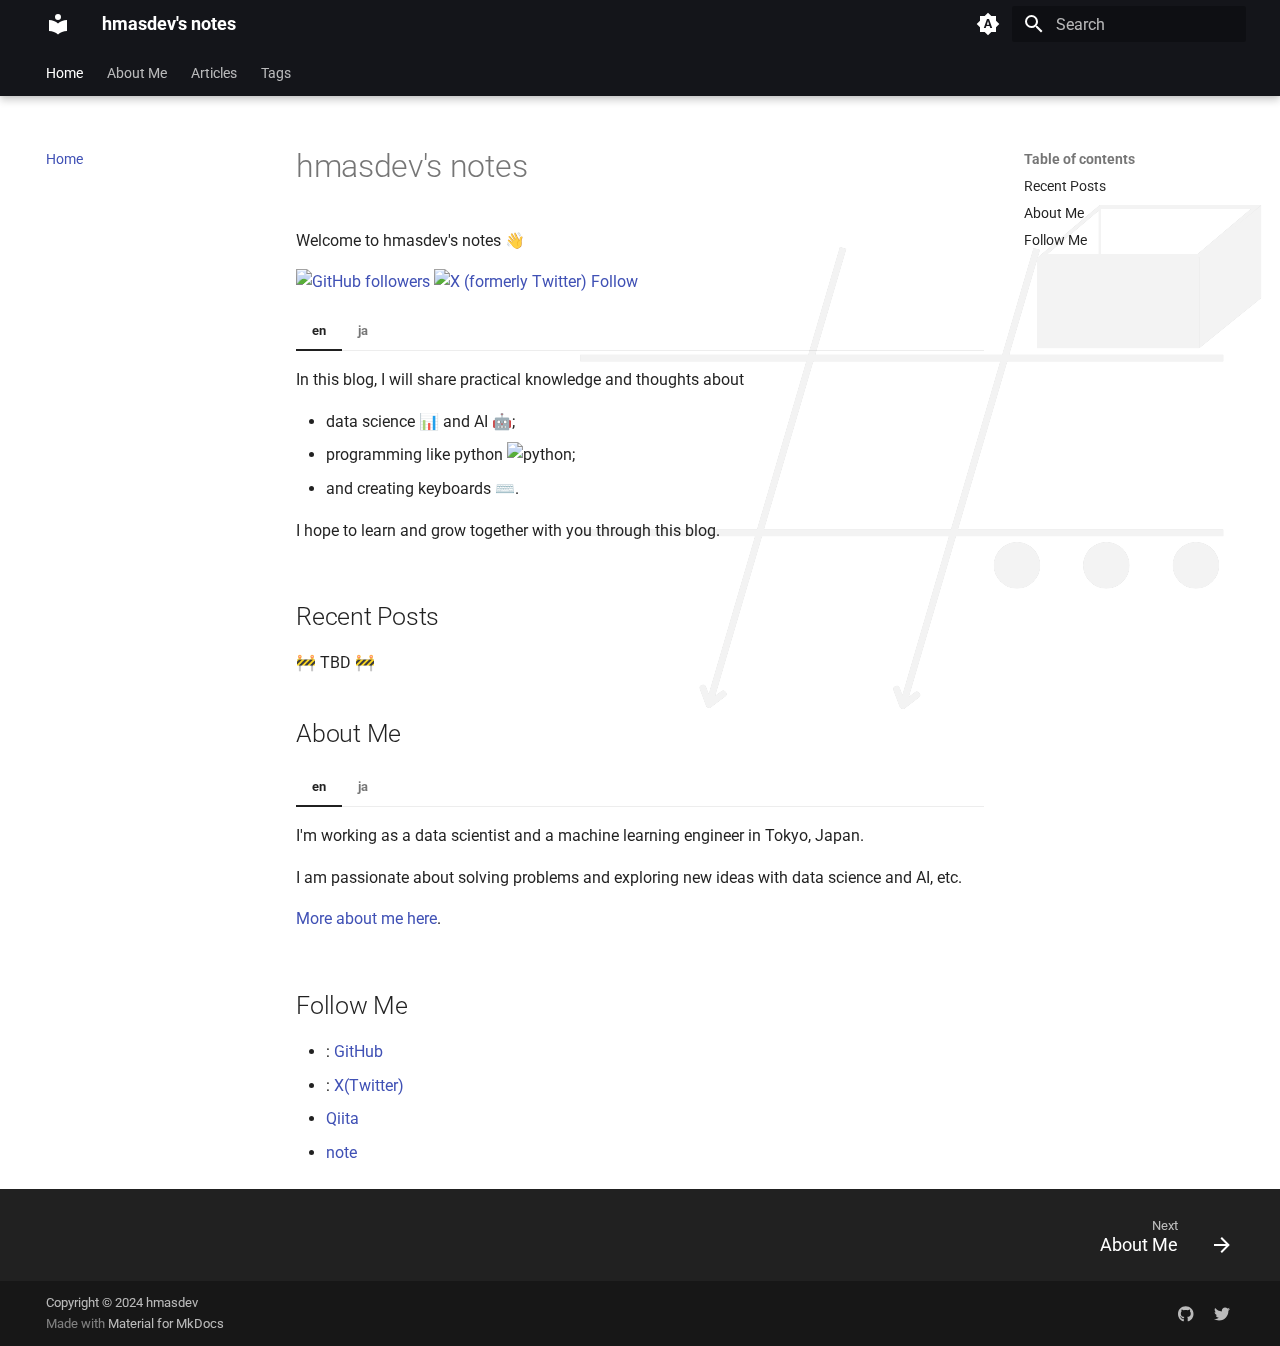
==== commit f136cfd0: "Deployed a4617d7 with MkDocs version: 1.6.1" ====
--- a/index.html
+++ b/index.html
@@ -8,13 +8,15 @@
       
       
       
+        <link rel="canonical" href="https://hmasdev.github.io/hmasdev-notes/">
+      
       
       
         <link rel="next" href="about/">
       
       
       <link rel="icon" href="assets/images/favicon.png">
-      <meta name="generator" content="mkdocs-1.6.1, mkdocs-material-9.5.45">
+      <meta name="generator" content="mkdocs-1.6.1, mkdocs-material-9.5.46">
     
     
       
@@ -22,7 +24,7 @@
       
     
     
-      <link rel="stylesheet" href="assets/stylesheets/main.0253249f.min.css">
+      <link rel="stylesheet" href="assets/stylesheets/main.6f8fc17f.min.css">
       
         
         <link rel="stylesheet" href="assets/stylesheets/palette.06af60db.min.css">
@@ -44,6 +46,8 @@
       
     
     
+      <link rel="stylesheet" href="stylesheets/background.css">
+    
       <link rel="stylesheet" href="https://unpkg.com/katex@0/dist/katex.min.css">
     
       <link rel="stylesheet" href="https://cdn.jsdelivr.net/gh/devicons/devicon@latest/devicon.min.css">
@@ -53,6 +57,32 @@
       
 
     
+    
+      
+        <meta  property="og:type"  content="website" >
+      
+        <meta  property="og:title"  content="hmasdev's notes" >
+      
+        <meta  property="og:description"  content="None" >
+      
+        <meta  property="og:image"  content="https://hmasdev.github.io/hmasdev-notes/assets/images/social/index.png" >
+      
+        <meta  property="og:image:type"  content="image/png" >
+      
+        <meta  property="og:image:width"  content="1200" >
+      
+        <meta  property="og:image:height"  content="630" >
+      
+        <meta  property="og:url"  content="https://hmasdev.github.io/hmasdev-notes/" >
+      
+        <meta  name="twitter:card"  content="summary_large_image" >
+      
+        <meta  name="twitter:title"  content="hmasdev's notes" >
+      
+        <meta  name="twitter:description"  content="None" >
+      
+        <meta  name="twitter:image"  content="https://hmasdev.github.io/hmasdev-notes/assets/images/social/index.png" >
+      
     
     
   </head>
@@ -233,7 +263,7 @@
   
     
   
-  About
+  About Me
 
       </a>
     </li>
@@ -414,7 +444,7 @@
         
   
   <span class="md-ellipsis">
-    About
+    About Me
   </span>
   
 
@@ -498,7 +528,7 @@
         
   
   <span class="md-ellipsis">
-    Externalss
+    External Sites
   </span>
   
 
@@ -844,13 +874,13 @@
         
         
           
-          <a href="about/" class="md-footer__link md-footer__link--next" aria-label="Next: About">
+          <a href="about/" class="md-footer__link md-footer__link--next" aria-label="Next: About Me">
             <div class="md-footer__title">
               <span class="md-footer__direction">
                 Next
               </span>
               <div class="md-ellipsis">
-                About
+                About Me
               </div>
             </div>
             <div class="md-footer__button md-icon">
@@ -867,7 +897,8 @@
       <div class="md-copyright">
   
     <div class="md-copyright__highlight">
-      Copyright &copy; 2024 hmasdev
+      Copyright &copy; 2024 <a href="https://github.com/hmasdev">hmasdev</a>
+
     </div>
   
   
@@ -888,7 +919,7 @@
       
     
     <a href="https://github.com/hmasdev" target="_blank" rel="noopener" title="github.com" class="md-social__link">
-      <svg xmlns="http://www.w3.org/2000/svg" viewBox="0 0 496 512"><!--! Font Awesome Free 6.6.0 by @fontawesome - https://fontawesome.com License - https://fontawesome.com/license/free (Icons: CC BY 4.0, Fonts: SIL OFL 1.1, Code: MIT License) Copyright 2024 Fonticons, Inc.--><path d="M165.9 397.4c0 2-2.3 3.6-5.2 3.6-3.3.3-5.6-1.3-5.6-3.6 0-2 2.3-3.6 5.2-3.6 3-.3 5.6 1.3 5.6 3.6m-31.1-4.5c-.7 2 1.3 4.3 4.3 4.9 2.6 1 5.6 0 6.2-2s-1.3-4.3-4.3-5.2c-2.6-.7-5.5.3-6.2 2.3m44.2-1.7c-2.9.7-4.9 2.6-4.6 4.9.3 2 2.9 3.3 5.9 2.6 2.9-.7 4.9-2.6 4.6-4.6-.3-1.9-3-3.2-5.9-2.9M244.8 8C106.1 8 0 113.3 0 252c0 110.9 69.8 205.8 169.5 239.2 12.8 2.3 17.3-5.6 17.3-12.1 0-6.2-.3-40.4-.3-61.4 0 0-70 15-84.7-29.8 0 0-11.4-29.1-27.8-36.6 0 0-22.9-15.7 1.6-15.4 0 0 24.9 2 38.6 25.8 21.9 38.6 58.6 27.5 72.9 20.9 2.3-16 8.8-27.1 16-33.7-55.9-6.2-112.3-14.3-112.3-110.5 0-27.5 7.6-41.3 23.6-58.9-2.6-6.5-11.1-33.3 2.6-67.9 20.9-6.5 69 27 69 27 20-5.6 41.5-8.5 62.8-8.5s42.8 2.9 62.8 8.5c0 0 48.1-33.6 69-27 13.7 34.7 5.2 61.4 2.6 67.9 16 17.7 25.8 31.5 25.8 58.9 0 96.5-58.9 104.2-114.8 110.5 9.2 7.9 17 22.9 17 46.4 0 33.7-.3 75.4-.3 83.6 0 6.5 4.6 14.4 17.3 12.1C428.2 457.8 496 362.9 496 252 496 113.3 383.5 8 244.8 8M97.2 352.9c-1.3 1-1 3.3.7 5.2 1.6 1.6 3.9 2.3 5.2 1 1.3-1 1-3.3-.7-5.2-1.6-1.6-3.9-2.3-5.2-1m-10.8-8.1c-.7 1.3.3 2.9 2.3 3.9 1.6 1 3.6.7 4.3-.7.7-1.3-.3-2.9-2.3-3.9-2-.6-3.6-.3-4.3.7m32.4 35.6c-1.6 1.3-1 4.3 1.3 6.2 2.3 2.3 5.2 2.6 6.5 1 1.3-1.3.7-4.3-1.3-6.2-2.2-2.3-5.2-2.6-6.5-1m-11.4-14.7c-1.6 1-1.6 3.6 0 5.9s4.3 3.3 5.6 2.3c1.6-1.3 1.6-3.9 0-6.2-1.4-2.3-4-3.3-5.6-2"/></svg>
+      <svg xmlns="http://www.w3.org/2000/svg" viewBox="0 0 496 512"><!--! Font Awesome Free 6.7.1 by @fontawesome - https://fontawesome.com License - https://fontawesome.com/license/free (Icons: CC BY 4.0, Fonts: SIL OFL 1.1, Code: MIT License) Copyright 2024 Fonticons, Inc.--><path d="M165.9 397.4c0 2-2.3 3.6-5.2 3.6-3.3.3-5.6-1.3-5.6-3.6 0-2 2.3-3.6 5.2-3.6 3-.3 5.6 1.3 5.6 3.6m-31.1-4.5c-.7 2 1.3 4.3 4.3 4.9 2.6 1 5.6 0 6.2-2s-1.3-4.3-4.3-5.2c-2.6-.7-5.5.3-6.2 2.3m44.2-1.7c-2.9.7-4.9 2.6-4.6 4.9.3 2 2.9 3.3 5.9 2.6 2.9-.7 4.9-2.6 4.6-4.6-.3-1.9-3-3.2-5.9-2.9M244.8 8C106.1 8 0 113.3 0 252c0 110.9 69.8 205.8 169.5 239.2 12.8 2.3 17.3-5.6 17.3-12.1 0-6.2-.3-40.4-.3-61.4 0 0-70 15-84.7-29.8 0 0-11.4-29.1-27.8-36.6 0 0-22.9-15.7 1.6-15.4 0 0 24.9 2 38.6 25.8 21.9 38.6 58.6 27.5 72.9 20.9 2.3-16 8.8-27.1 16-33.7-55.9-6.2-112.3-14.3-112.3-110.5 0-27.5 7.6-41.3 23.6-58.9-2.6-6.5-11.1-33.3 2.6-67.9 20.9-6.5 69 27 69 27 20-5.6 41.5-8.5 62.8-8.5s42.8 2.9 62.8 8.5c0 0 48.1-33.6 69-27 13.7 34.7 5.2 61.4 2.6 67.9 16 17.7 25.8 31.5 25.8 58.9 0 96.5-58.9 104.2-114.8 110.5 9.2 7.9 17 22.9 17 46.4 0 33.7-.3 75.4-.3 83.6 0 6.5 4.6 14.4 17.3 12.1C428.2 457.8 496 362.9 496 252 496 113.3 383.5 8 244.8 8M97.2 352.9c-1.3 1-1 3.3.7 5.2 1.6 1.6 3.9 2.3 5.2 1 1.3-1 1-3.3-.7-5.2-1.6-1.6-3.9-2.3-5.2-1m-10.8-8.1c-.7 1.3.3 2.9 2.3 3.9 1.6 1 3.6.7 4.3-.7.7-1.3-.3-2.9-2.3-3.9-2-.6-3.6-.3-4.3.7m32.4 35.6c-1.6 1.3-1 4.3 1.3 6.2 2.3 2.3 5.2 2.6 6.5 1 1.3-1.3.7-4.3-1.3-6.2-2.2-2.3-5.2-2.6-6.5-1m-11.4-14.7c-1.6 1-1.6 3.6 0 5.9s4.3 3.3 5.6 2.3c1.6-1.3 1.6-3.9 0-6.2-1.4-2.3-4-3.3-5.6-2"/></svg>
     </a>
   
     
@@ -899,7 +930,7 @@
       
     
     <a href="https://x.com/hmdev3" target="_blank" rel="noopener" title="x.com" class="md-social__link">
-      <svg xmlns="http://www.w3.org/2000/svg" viewBox="0 0 512 512"><!--! Font Awesome Free 6.6.0 by @fontawesome - https://fontawesome.com License - https://fontawesome.com/license/free (Icons: CC BY 4.0, Fonts: SIL OFL 1.1, Code: MIT License) Copyright 2024 Fonticons, Inc.--><path d="M459.37 151.716c.325 4.548.325 9.097.325 13.645 0 138.72-105.583 298.558-298.558 298.558-59.452 0-114.68-17.219-161.137-47.106 8.447.974 16.568 1.299 25.34 1.299 49.055 0 94.213-16.568 130.274-44.832-46.132-.975-84.792-31.188-98.112-72.772 6.498.974 12.995 1.624 19.818 1.624 9.421 0 18.843-1.3 27.614-3.573-48.081-9.747-84.143-51.98-84.143-102.985v-1.299c13.969 7.797 30.214 12.67 47.431 13.319-28.264-18.843-46.781-51.005-46.781-87.391 0-19.492 5.197-37.36 14.294-52.954 51.655 63.675 129.3 105.258 216.365 109.807-1.624-7.797-2.599-15.918-2.599-24.04 0-57.828 46.782-104.934 104.934-104.934 30.213 0 57.502 12.67 76.67 33.137 23.715-4.548 46.456-13.32 66.599-25.34-7.798 24.366-24.366 44.833-46.132 57.827 21.117-2.273 41.584-8.122 60.426-16.243-14.292 20.791-32.161 39.308-52.628 54.253"/></svg>
+      <svg xmlns="http://www.w3.org/2000/svg" viewBox="0 0 512 512"><!--! Font Awesome Free 6.7.1 by @fontawesome - https://fontawesome.com License - https://fontawesome.com/license/free (Icons: CC BY 4.0, Fonts: SIL OFL 1.1, Code: MIT License) Copyright 2024 Fonticons, Inc.--><path d="M459.37 151.716c.325 4.548.325 9.097.325 13.645 0 138.72-105.583 298.558-298.558 298.558-59.452 0-114.68-17.219-161.137-47.106 8.447.974 16.568 1.299 25.34 1.299 49.055 0 94.213-16.568 130.274-44.832-46.132-.975-84.792-31.188-98.112-72.772 6.498.974 12.995 1.624 19.818 1.624 9.421 0 18.843-1.3 27.614-3.573-48.081-9.747-84.143-51.98-84.143-102.985v-1.299c13.969 7.797 30.214 12.67 47.431 13.319-28.264-18.843-46.781-51.005-46.781-87.391 0-19.492 5.197-37.36 14.294-52.954 51.655 63.675 129.3 105.258 216.365 109.807-1.624-7.797-2.599-15.918-2.599-24.04 0-57.828 46.782-104.934 104.934-104.934 30.213 0 57.502 12.67 76.67 33.137 23.715-4.548 46.456-13.32 66.599-25.34-7.798 24.366-24.366 44.833-46.132 57.827 21.117-2.273 41.584-8.122 60.426-16.243-14.292 20.791-32.161 39.308-52.628 54.253"/></svg>
     </a>
   
 </div>
--- a/assets/stylesheets/main.6f8fc17f.min.css
+++ b/assets/stylesheets/main.6f8fc17f.min.css
@@ -0,0 +1 @@
+@charset "UTF-8";html{-webkit-text-size-adjust:none;-moz-text-size-adjust:none;text-size-adjust:none;box-sizing:border-box}*,:after,:before{box-sizing:inherit}@media (prefers-reduced-motion){*,:after,:before{transition:none!important}}body{margin:0}a,button,input,label{-webkit-tap-highlight-color:transparent}a{color:inherit;text-decoration:none}hr{border:0;box-sizing:initial;display:block;height:.05rem;overflow:visible;padding:0}small{font-size:80%}sub,sup{line-height:1em}img{border-style:none}table{border-collapse:initial;border-spacing:0}td,th{font-weight:400;vertical-align:top}button{background:#0000;border:0;font-family:inherit;font-size:inherit;margin:0;padding:0}input{border:0;outline:none}:root{--md-primary-fg-color:#4051b5;--md-primary-fg-color--light:#5d6cc0;--md-primary-fg-color--dark:#303fa1;--md-primary-bg-color:#fff;--md-primary-bg-color--light:#ffffffb3;--md-accent-fg-color:#526cfe;--md-accent-fg-color--transparent:#526cfe1a;--md-accent-bg-color:#fff;--md-accent-bg-color--light:#ffffffb3}[data-md-color-scheme=default]{color-scheme:light}[data-md-color-scheme=default] img[src$="#gh-dark-mode-only"],[data-md-color-scheme=default] img[src$="#only-dark"]{display:none}:root,[data-md-color-scheme=default]{--md-hue:225deg;--md-default-fg-color:#000000de;--md-default-fg-color--light:#0000008a;--md-default-fg-color--lighter:#00000052;--md-default-fg-color--lightest:#00000012;--md-default-bg-color:#fff;--md-default-bg-color--light:#ffffffb3;--md-default-bg-color--lighter:#ffffff4d;--md-default-bg-color--lightest:#ffffff1f;--md-code-fg-color:#36464e;--md-code-bg-color:#f5f5f5;--md-code-hl-color:#4287ff;--md-code-hl-color--light:#4287ff1a;--md-code-hl-number-color:#d52a2a;--md-code-hl-special-color:#db1457;--md-code-hl-function-color:#a846b9;--md-code-hl-constant-color:#6e59d9;--md-code-hl-keyword-color:#3f6ec6;--md-code-hl-string-color:#1c7d4d;--md-code-hl-name-color:var(--md-code-fg-color);--md-code-hl-operator-color:var(--md-default-fg-color--light);--md-code-hl-punctuation-color:var(--md-default-fg-color--light);--md-code-hl-comment-color:var(--md-default-fg-color--light);--md-code-hl-generic-color:var(--md-default-fg-color--light);--md-code-hl-variable-color:var(--md-default-fg-color--light);--md-typeset-color:var(--md-default-fg-color);--md-typeset-a-color:var(--md-primary-fg-color);--md-typeset-del-color:#f5503d26;--md-typeset-ins-color:#0bd57026;--md-typeset-kbd-color:#fafafa;--md-typeset-kbd-accent-color:#fff;--md-typeset-kbd-border-color:#b8b8b8;--md-typeset-mark-color:#ffff0080;--md-typeset-table-color:#0000001f;--md-typeset-table-color--light:rgba(0,0,0,.035);--md-admonition-fg-color:var(--md-default-fg-color);--md-admonition-bg-color:var(--md-default-bg-color);--md-warning-fg-color:#000000de;--md-warning-bg-color:#ff9;--md-footer-fg-color:#fff;--md-footer-fg-color--light:#ffffffb3;--md-footer-fg-color--lighter:#ffffff73;--md-footer-bg-color:#000000de;--md-footer-bg-color--dark:#00000052;--md-shadow-z1:0 0.2rem 0.5rem #0000000d,0 0 0.05rem #0000001a;--md-shadow-z2:0 0.2rem 0.5rem #0000001a,0 0 0.05rem #00000040;--md-shadow-z3:0 0.2rem 0.5rem #0003,0 0 0.05rem #00000059}.md-icon svg{fill:currentcolor;display:block;height:1.2rem;width:1.2rem}body{-webkit-font-smoothing:antialiased;-moz-osx-font-smoothing:grayscale;--md-text-font-family:var(--md-text-font,_),-apple-system,BlinkMacSystemFont,Helvetica,Arial,sans-serif;--md-code-font-family:var(--md-code-font,_),SFMono-Regular,Consolas,Menlo,monospace}aside,body,input{font-feature-settings:"kern","liga";color:var(--md-typeset-color);font-family:var(--md-text-font-family)}code,kbd,pre{font-feature-settings:"kern";font-family:var(--md-code-font-family)}:root{--md-typeset-table-sort-icon:url('data:image/svg+xml;charset=utf-8,<svg xmlns="http://www.w3.org/2000/svg" viewBox="0 0 24 24"><path d="m18 21-4-4h3V7h-3l4-4 4 4h-3v10h3M2 19v-2h10v2M2 13v-2h7v2M2 7V5h4v2z"/></svg>');--md-typeset-table-sort-icon--asc:url('data:image/svg+xml;charset=utf-8,<svg xmlns="http://www.w3.org/2000/svg" viewBox="0 0 24 24"><path d="M19 17h3l-4 4-4-4h3V3h2M2 17h10v2H2M6 5v2H2V5m0 6h7v2H2z"/></svg>');--md-typeset-table-sort-icon--desc:url('data:image/svg+xml;charset=utf-8,<svg xmlns="http://www.w3.org/2000/svg" viewBox="0 0 24 24"><path d="M19 7h3l-4-4-4 4h3v14h2M2 17h10v2H2M6 5v2H2V5m0 6h7v2H2z"/></svg>')}.md-typeset{-webkit-print-color-adjust:exact;color-adjust:exact;font-size:.8rem;line-height:1.6}@media print{.md-typeset{font-size:.68rem}}.md-typeset blockquote,.md-typeset dl,.md-typeset figure,.md-typeset ol,.md-typeset pre,.md-typeset ul{margin-bottom:1em;margin-top:1em}.md-typeset h1{color:var(--md-default-fg-color--light);font-size:2em;line-height:1.3;margin:0 0 1.25em}.md-typeset h1,.md-typeset h2{font-weight:300;letter-spacing:-.01em}.md-typeset h2{font-size:1.5625em;line-height:1.4;margin:1.6em 0 .64em}.md-typeset h3{font-size:1.25em;font-weight:400;letter-spacing:-.01em;line-height:1.5;margin:1.6em 0 .8em}.md-typeset h2+h3{margin-top:.8em}.md-typeset h4{font-weight:700;letter-spacing:-.01em;margin:1em 0}.md-typeset h5,.md-typeset h6{color:var(--md-default-fg-color--light);font-size:.8em;font-weight:700;letter-spacing:-.01em;margin:1.25em 0}.md-typeset h5{text-transform:uppercase}.md-typeset h5 code{text-transform:none}.md-typeset hr{border-bottom:.05rem solid var(--md-default-fg-color--lightest);display:flow-root;margin:1.5em 0}.md-typeset a{color:var(--md-typeset-a-color);word-break:break-word}.md-typeset a,.md-typeset a:before{transition:color 125ms}.md-typeset a:focus,.md-typeset a:hover{color:var(--md-accent-fg-color)}.md-typeset a:focus code,.md-typeset a:hover code{background-color:var(--md-accent-fg-color--transparent)}.md-typeset a code{color:currentcolor;transition:background-color 125ms}.md-typeset a.focus-visible{outline-color:var(--md-accent-fg-color);outline-offset:.2rem}.md-typeset code,.md-typeset kbd,.md-typeset pre{color:var(--md-code-fg-color);direction:ltr;font-variant-ligatures:none}@media print{.md-typeset code,.md-typeset kbd,.md-typeset pre{white-space:pre-wrap}}.md-typeset code{background-color:var(--md-code-bg-color);border-radius:.1rem;-webkit-box-decoration-break:clone;box-decoration-break:clone;font-size:.85em;padding:0 .2941176471em;word-break:break-word}.md-typeset code:not(.focus-visible){-webkit-tap-highlight-color:transparent;outline:none}.md-typeset pre{display:flow-root;line-height:1.4;position:relative}.md-typeset pre>code{-webkit-box-decoration-break:slice;box-decoration-break:slice;box-shadow:none;display:block;margin:0;outline-color:var(--md-accent-fg-color);overflow:auto;padding:.7720588235em 1.1764705882em;scrollbar-color:var(--md-default-fg-color--lighter) #0000;scrollbar-width:thin;touch-action:auto;word-break:normal}.md-typeset pre>code:hover{scrollbar-color:var(--md-accent-fg-color) #0000}.md-typeset pre>code::-webkit-scrollbar{height:.2rem;width:.2rem}.md-typeset pre>code::-webkit-scrollbar-thumb{background-color:var(--md-default-fg-color--lighter)}.md-typeset pre>code::-webkit-scrollbar-thumb:hover{background-color:var(--md-accent-fg-color)}.md-typeset kbd{background-color:var(--md-typeset-kbd-color);border-radius:.1rem;box-shadow:0 .1rem 0 .05rem var(--md-typeset-kbd-border-color),0 .1rem 0 var(--md-typeset-kbd-border-color),0 -.1rem .2rem var(--md-typeset-kbd-accent-color) inset;color:var(--md-default-fg-color);display:inline-block;font-size:.75em;padding:0 .6666666667em;vertical-align:text-top;word-break:break-word}.md-typeset mark{background-color:var(--md-typeset-mark-color);-webkit-box-decoration-break:clone;box-decoration-break:clone;color:inherit;word-break:break-word}.md-typeset abbr{border-bottom:.05rem dotted var(--md-default-fg-color--light);cursor:help;text-decoration:none}.md-typeset small{opacity:.75}[dir=ltr] .md-typeset sub,[dir=ltr] .md-typeset sup{margin-left:.078125em}[dir=rtl] .md-typeset sub,[dir=rtl] .md-typeset sup{margin-right:.078125em}[dir=ltr] .md-typeset blockquote{padding-left:.6rem}[dir=rtl] .md-typeset blockquote{padding-right:.6rem}[dir=ltr] .md-typeset blockquote{border-left:.2rem solid var(--md-default-fg-color--lighter)}[dir=rtl] .md-typeset blockquote{border-right:.2rem solid var(--md-default-fg-color--lighter)}.md-typeset blockquote{color:var(--md-default-fg-color--light);margin-left:0;margin-right:0}.md-typeset ul{list-style-type:disc}.md-typeset ul[type]{list-style-type:revert-layer}[dir=ltr] .md-typeset ol,[dir=ltr] .md-typeset ul{margin-left:.625em}[dir=rtl] .md-typeset ol,[dir=rtl] .md-typeset ul{margin-right:.625em}.md-typeset ol,.md-typeset ul{padding:0}.md-typeset ol:not([hidden]),.md-typeset ul:not([hidden]){display:flow-root}.md-typeset ol ol,.md-typeset ul ol{list-style-type:lower-alpha}.md-typeset ol ol ol,.md-typeset ul ol ol{list-style-type:lower-roman}.md-typeset ol ol ol ol,.md-typeset ul ol ol ol{list-style-type:upper-alpha}.md-typeset ol ol ol ol ol,.md-typeset ul ol ol ol ol{list-style-type:upper-roman}.md-typeset ol[type],.md-typeset ul[type]{list-style-type:revert-layer}[dir=ltr] .md-typeset ol li,[dir=ltr] .md-typeset ul li{margin-left:1.25em}[dir=rtl] .md-typeset ol li,[dir=rtl] .md-typeset ul li{margin-right:1.25em}.md-typeset ol li,.md-typeset ul li{margin-bottom:.5em}.md-typeset ol li blockquote,.md-typeset ol li p,.md-typeset ul li blockquote,.md-typeset ul li p{margin:.5em 0}.md-typeset ol li:last-child,.md-typeset ul li:last-child{margin-bottom:0}[dir=ltr] .md-typeset ol li ol,[dir=ltr] .md-typeset ol li ul,[dir=ltr] .md-typeset ul li ol,[dir=ltr] .md-typeset ul li ul{margin-left:.625em}[dir=rtl] .md-typeset ol li ol,[dir=rtl] .md-typeset ol li ul,[dir=rtl] .md-typeset ul li ol,[dir=rtl] .md-typeset ul li ul{margin-right:.625em}.md-typeset ol li ol,.md-typeset ol li ul,.md-typeset ul li ol,.md-typeset ul li ul{margin-bottom:.5em;margin-top:.5em}[dir=ltr] .md-typeset dd{margin-left:1.875em}[dir=rtl] .md-typeset dd{margin-right:1.875em}.md-typeset dd{margin-bottom:1.5em;margin-top:1em}.md-typeset img,.md-typeset svg,.md-typeset video{height:auto;max-width:100%}.md-typeset img[align=left]{margin:1em 1em 1em 0}.md-typeset img[align=right]{margin:1em 0 1em 1em}.md-typeset img[align]:only-child{margin-top:0}.md-typeset figure{display:flow-root;margin:1em auto;max-width:100%;text-align:center;width:-moz-fit-content;width:fit-content}.md-typeset figure img{display:block;margin:0 auto}.md-typeset figcaption{font-style:italic;margin:1em auto;max-width:24rem}.md-typeset iframe{max-width:100%}.md-typeset table:not([class]){background-color:var(--md-default-bg-color);border:.05rem solid var(--md-typeset-table-color);border-radius:.1rem;display:inline-block;font-size:.64rem;max-width:100%;overflow:auto;touch-action:auto}@media print{.md-typeset table:not([class]){display:table}}.md-typeset table:not([class])+*{margin-top:1.5em}.md-typeset table:not([class]) td>:first-child,.md-typeset table:not([class]) th>:first-child{margin-top:0}.md-typeset table:not([class]) td>:last-child,.md-typeset table:not([class]) th>:last-child{margin-bottom:0}.md-typeset table:not([class]) td:not([align]),.md-typeset table:not([class]) th:not([align]){text-align:left}[dir=rtl] .md-typeset table:not([class]) td:not([align]),[dir=rtl] .md-typeset table:not([class]) th:not([align]){text-align:right}.md-typeset table:not([class]) th{font-weight:700;min-width:5rem;padding:.9375em 1.25em;vertical-align:top}.md-typeset table:not([class]) td{border-top:.05rem solid var(--md-typeset-table-color);padding:.9375em 1.25em;vertical-align:top}.md-typeset table:not([class]) tbody tr{transition:background-color 125ms}.md-typeset table:not([class]) tbody tr:hover{background-color:var(--md-typeset-table-color--light);box-shadow:0 .05rem 0 var(--md-default-bg-color) inset}.md-typeset table:not([class]) a{word-break:normal}.md-typeset table th[role=columnheader]{cursor:pointer}[dir=ltr] .md-typeset table th[role=columnheader]:after{margin-left:.5em}[dir=rtl] .md-typeset table th[role=columnheader]:after{margin-right:.5em}.md-typeset table th[role=columnheader]:after{content:"";display:inline-block;height:1.2em;-webkit-mask-image:var(--md-typeset-table-sort-icon);mask-image:var(--md-typeset-table-sort-icon);-webkit-mask-repeat:no-repeat;mask-repeat:no-repeat;-webkit-mask-size:contain;mask-size:contain;transition:background-color 125ms;vertical-align:text-bottom;width:1.2em}.md-typeset table th[role=columnheader]:hover:after{background-color:var(--md-default-fg-color--lighter)}.md-typeset table th[role=columnheader][aria-sort=ascending]:after{background-color:var(--md-default-fg-color--light);-webkit-mask-image:var(--md-typeset-table-sort-icon--asc);mask-image:var(--md-typeset-table-sort-icon--asc)}.md-typeset table th[role=columnheader][aria-sort=descending]:after{background-color:var(--md-default-fg-color--light);-webkit-mask-image:var(--md-typeset-table-sort-icon--desc);mask-image:var(--md-typeset-table-sort-icon--desc)}.md-typeset__scrollwrap{margin:1em -.8rem;overflow-x:auto;touch-action:auto}.md-typeset__table{display:inline-block;margin-bottom:.5em;padding:0 .8rem}@media print{.md-typeset__table{display:block}}html .md-typeset__table table{display:table;margin:0;overflow:hidden;width:100%}@media screen and (max-width:44.984375em){.md-content__inner>pre{margin:1em -.8rem}.md-content__inner>pre code{border-radius:0}}.md-typeset .md-author{border-radius:100%;display:block;flex-shrink:0;height:1.6rem;overflow:hidden;position:relative;transition:color 125ms,transform 125ms;width:1.6rem}.md-typeset .md-author img{display:block}.md-typeset .md-author--more{background:var(--md-default-fg-color--lightest);color:var(--md-default-fg-color--lighter);font-size:.6rem;font-weight:700;line-height:1.6rem;text-align:center}.md-typeset .md-author--long{height:2.4rem;width:2.4rem}.md-typeset a.md-author{transform:scale(1)}.md-typeset a.md-author img{border-radius:100%;filter:grayscale(100%) opacity(75%);transition:filter 125ms}.md-typeset a.md-author:focus,.md-typeset a.md-author:hover{transform:scale(1.1);z-index:1}.md-typeset a.md-author:focus img,.md-typeset a.md-author:hover img{filter:grayscale(0)}.md-banner{background-color:var(--md-footer-bg-color);color:var(--md-footer-fg-color);overflow:auto}@media print{.md-banner{display:none}}.md-banner--warning{background-color:var(--md-warning-bg-color);color:var(--md-warning-fg-color)}.md-banner__inner{font-size:.7rem;margin:.6rem auto;padding:0 .8rem}[dir=ltr] .md-banner__button{float:right}[dir=rtl] .md-banner__button{float:left}.md-banner__button{color:inherit;cursor:pointer;transition:opacity .25s}.no-js .md-banner__button{display:none}.md-banner__button:hover{opacity:.7}html{font-size:125%;height:100%;overflow-x:hidden}@media screen and (min-width:100em){html{font-size:137.5%}}@media screen and (min-width:125em){html{font-size:150%}}body{background-color:var(--md-default-bg-color);display:flex;flex-direction:column;font-size:.5rem;min-height:100%;position:relative;width:100%}@media print{body{display:block}}@media screen and (max-width:59.984375em){body[data-md-scrolllock]{position:fixed}}.md-grid{margin-left:auto;margin-right:auto;max-width:61rem}.md-container{display:flex;flex-direction:column;flex-grow:1}@media print{.md-container{display:block}}.md-main{flex-grow:1}.md-main__inner{display:flex;height:100%;margin-top:1.5rem}.md-ellipsis{overflow:hidden;text-overflow:ellipsis}.md-toggle{display:none}.md-option{height:0;opacity:0;position:absolute;width:0}.md-option:checked+label:not([hidden]){display:block}.md-option.focus-visible+label{outline-color:var(--md-accent-fg-color);outline-style:auto}.md-skip{background-color:var(--md-default-fg-color);border-radius:.1rem;color:var(--md-default-bg-color);font-size:.64rem;margin:.5rem;opacity:0;outline-color:var(--md-accent-fg-color);padding:.3rem .5rem;position:fixed;transform:translateY(.4rem);z-index:-1}.md-skip:focus{opacity:1;transform:translateY(0);transition:transform .25s cubic-bezier(.4,0,.2,1),opacity 175ms 75ms;z-index:10}@page{margin:25mm}:root{--md-clipboard-icon:url('data:image/svg+xml;charset=utf-8,<svg xmlns="http://www.w3.org/2000/svg" viewBox="0 0 24 24"><path d="M19 21H8V7h11m0-2H8a2 2 0 0 0-2 2v14a2 2 0 0 0 2 2h11a2 2 0 0 0 2-2V7a2 2 0 0 0-2-2m-3-4H4a2 2 0 0 0-2 2v14h2V3h12z"/></svg>')}.md-clipboard{border-radius:.1rem;color:var(--md-default-fg-color--lightest);cursor:pointer;height:1.5em;outline-color:var(--md-accent-fg-color);outline-offset:.1rem;position:absolute;right:.5em;top:.5em;transition:color .25s;width:1.5em;z-index:1}@media print{.md-clipboard{display:none}}.md-clipboard:not(.focus-visible){-webkit-tap-highlight-color:transparent;outline:none}:hover>.md-clipboard{color:var(--md-default-fg-color--light)}.md-clipboard:focus,.md-clipboard:hover{color:var(--md-accent-fg-color)}.md-clipboard:after{background-color:currentcolor;content:"";display:block;height:1.125em;margin:0 auto;-webkit-mask-image:var(--md-clipboard-icon);mask-image:var(--md-clipboard-icon);-webkit-mask-position:center;mask-position:center;-webkit-mask-repeat:no-repeat;mask-repeat:no-repeat;-webkit-mask-size:contain;mask-size:contain;width:1.125em}.md-clipboard--inline{cursor:pointer}.md-clipboard--inline code{transition:color .25s,background-color .25s}.md-clipboard--inline:focus code,.md-clipboard--inline:hover code{background-color:var(--md-accent-fg-color--transparent);color:var(--md-accent-fg-color)}.md-typeset .md-code__content{display:grid}@keyframes consent{0%{opacity:0;transform:translateY(100%)}to{opacity:1;transform:translateY(0)}}@keyframes overlay{0%{opacity:0}to{opacity:1}}.md-consent__overlay{animation:overlay .25s both;-webkit-backdrop-filter:blur(.1rem);backdrop-filter:blur(.1rem);background-color:#0000008a;height:100%;opacity:1;position:fixed;top:0;width:100%;z-index:5}.md-consent__inner{animation:consent .5s cubic-bezier(.1,.7,.1,1) both;background-color:var(--md-default-bg-color);border:0;border-radius:.1rem;bottom:0;box-shadow:0 0 .2rem #0000001a,0 .2rem .4rem #0003;max-height:100%;overflow:auto;padding:0;position:fixed;width:100%;z-index:5}.md-consent__form{padding:.8rem}.md-consent__settings{display:none;margin:1em 0}input:checked+.md-consent__settings{display:block}.md-consent__controls{margin-bottom:.8rem}.md-typeset .md-consent__controls .md-button{display:inline}@media screen and (max-width:44.984375em){.md-typeset .md-consent__controls .md-button{display:block;margin-top:.4rem;text-align:center;width:100%}}.md-consent label{cursor:pointer}.md-content{flex-grow:1;min-width:0}.md-content__inner{margin:0 .8rem 1.2rem;padding-top:.6rem}@media screen and (min-width:76.25em){[dir=ltr] .md-sidebar--primary:not([hidden])~.md-content>.md-content__inner{margin-left:1.2rem}[dir=ltr] .md-sidebar--secondary:not([hidden])~.md-content>.md-content__inner,[dir=rtl] .md-sidebar--primary:not([hidden])~.md-content>.md-content__inner{margin-right:1.2rem}[dir=rtl] .md-sidebar--secondary:not([hidden])~.md-content>.md-content__inner{margin-left:1.2rem}}.md-content__inner:before{content:"";display:block;height:.4rem}.md-content__inner>:last-child{margin-bottom:0}[dir=ltr] .md-content__button{float:right}[dir=rtl] .md-content__button{float:left}[dir=ltr] .md-content__button{margin-left:.4rem}[dir=rtl] .md-content__button{margin-right:.4rem}.md-content__button{margin:.4rem 0;padding:0}@media print{.md-content__button{display:none}}.md-typeset .md-content__button{color:var(--md-default-fg-color--lighter)}.md-content__button svg{display:inline;vertical-align:top}[dir=rtl] .md-content__button svg{transform:scaleX(-1)}[dir=ltr] .md-dialog{right:.8rem}[dir=rtl] .md-dialog{left:.8rem}.md-dialog{background-color:var(--md-default-fg-color);border-radius:.1rem;bottom:.8rem;box-shadow:var(--md-shadow-z3);min-width:11.1rem;opacity:0;padding:.4rem .6rem;pointer-events:none;position:fixed;transform:translateY(100%);transition:transform 0ms .4s,opacity .4s;z-index:4}@media print{.md-dialog{display:none}}.md-dialog--active{opacity:1;pointer-events:auto;transform:translateY(0);transition:transform .4s cubic-bezier(.075,.85,.175,1),opacity .4s}.md-dialog__inner{color:var(--md-default-bg-color);font-size:.7rem}.md-feedback{margin:2em 0 1em;text-align:center}.md-feedback fieldset{border:none;margin:0;padding:0}.md-feedback__title{font-weight:700;margin:1em auto}.md-feedback__inner{position:relative}.md-feedback__list{display:flex;flex-wrap:wrap;place-content:baseline center;position:relative}.md-feedback__list:hover .md-icon:not(:disabled){color:var(--md-default-fg-color--lighter)}:disabled .md-feedback__list{min-height:1.8rem}.md-feedback__icon{color:var(--md-default-fg-color--light);cursor:pointer;flex-shrink:0;margin:0 .1rem;transition:color 125ms}.md-feedback__icon:not(:disabled).md-icon:hover{color:var(--md-accent-fg-color)}.md-feedback__icon:disabled{color:var(--md-default-fg-color--lightest);pointer-events:none}.md-feedback__note{opacity:0;position:relative;transform:translateY(.4rem);transition:transform .4s cubic-bezier(.1,.7,.1,1),opacity .15s}.md-feedback__note>*{margin:0 auto;max-width:16rem}:disabled .md-feedback__note{opacity:1;transform:translateY(0)}@media print{.md-feedback{display:none}}.md-footer{background-color:var(--md-footer-bg-color);color:var(--md-footer-fg-color)}@media print{.md-footer{display:none}}.md-footer__inner{justify-content:space-between;overflow:auto;padding:.2rem}.md-footer__inner:not([hidden]){display:flex}.md-footer__link{align-items:end;display:flex;flex-grow:0.01;margin-bottom:.4rem;margin-top:1rem;max-width:100%;outline-color:var(--md-accent-fg-color);overflow:hidden;transition:opacity .25s}.md-footer__link:focus,.md-footer__link:hover{opacity:.7}[dir=rtl] .md-footer__link svg{transform:scaleX(-1)}@media screen and (max-width:44.984375em){.md-footer__link--prev{flex-shrink:0}.md-footer__link--prev .md-footer__title{display:none}}[dir=ltr] .md-footer__link--next{margin-left:auto}[dir=rtl] .md-footer__link--next{margin-right:auto}.md-footer__link--next{text-align:right}[dir=rtl] .md-footer__link--next{text-align:left}.md-footer__title{flex-grow:1;font-size:.9rem;margin-bottom:.7rem;max-width:calc(100% - 2.4rem);padding:0 1rem;white-space:nowrap}.md-footer__button{margin:.2rem;padding:.4rem}.md-footer__direction{font-size:.64rem;opacity:.7}.md-footer-meta{background-color:var(--md-footer-bg-color--dark)}.md-footer-meta__inner{display:flex;flex-wrap:wrap;justify-content:space-between;padding:.2rem}html .md-footer-meta.md-typeset a{color:var(--md-footer-fg-color--light)}html .md-footer-meta.md-typeset a:focus,html .md-footer-meta.md-typeset a:hover{color:var(--md-footer-fg-color)}.md-copyright{color:var(--md-footer-fg-color--lighter);font-size:.64rem;margin:auto .6rem;padding:.4rem 0;width:100%}@media screen and (min-width:45em){.md-copyright{width:auto}}.md-copyright__highlight{color:var(--md-footer-fg-color--light)}.md-social{display:inline-flex;gap:.2rem;margin:0 .4rem;padding:.2rem 0 .6rem}@media screen and (min-width:45em){.md-social{padding:.6rem 0}}.md-social__link{display:inline-block;height:1.6rem;text-align:center;width:1.6rem}.md-social__link:before{line-height:1.9}.md-social__link svg{fill:currentcolor;max-height:.8rem;vertical-align:-25%}.md-typeset .md-button{border:.1rem solid;border-radius:.1rem;color:var(--md-primary-fg-color);cursor:pointer;display:inline-block;font-weight:700;padding:.625em 2em;transition:color 125ms,background-color 125ms,border-color 125ms}.md-typeset .md-button--primary{background-color:var(--md-primary-fg-color);border-color:var(--md-primary-fg-color);color:var(--md-primary-bg-color)}.md-typeset .md-button:focus,.md-typeset .md-button:hover{background-color:var(--md-accent-fg-color);border-color:var(--md-accent-fg-color);color:var(--md-accent-bg-color)}[dir=ltr] .md-typeset .md-input{border-top-left-radius:.1rem}[dir=ltr] .md-typeset .md-input,[dir=rtl] .md-typeset .md-input{border-top-right-radius:.1rem}[dir=rtl] .md-typeset .md-input{border-top-left-radius:.1rem}.md-typeset .md-input{border-bottom:.1rem solid var(--md-default-fg-color--lighter);box-shadow:var(--md-shadow-z1);font-size:.8rem;height:1.8rem;padding:0 .6rem;transition:border .25s,box-shadow .25s}.md-typeset .md-input:focus,.md-typeset .md-input:hover{border-bottom-color:var(--md-accent-fg-color);box-shadow:var(--md-shadow-z2)}.md-typeset .md-input--stretch{width:100%}.md-header{background-color:var(--md-primary-fg-color);box-shadow:0 0 .2rem #0000,0 .2rem .4rem #0000;color:var(--md-primary-bg-color);display:block;left:0;position:sticky;right:0;top:0;z-index:4}@media print{.md-header{display:none}}.md-header[hidden]{transform:translateY(-100%);transition:transform .25s cubic-bezier(.8,0,.6,1),box-shadow .25s}.md-header--shadow{box-shadow:0 0 .2rem #0000001a,0 .2rem .4rem #0003;transition:transform .25s cubic-bezier(.1,.7,.1,1),box-shadow .25s}.md-header__inner{align-items:center;display:flex;padding:0 .2rem}.md-header__button{color:currentcolor;cursor:pointer;margin:.2rem;outline-color:var(--md-accent-fg-color);padding:.4rem;position:relative;transition:opacity .25s;vertical-align:middle;z-index:1}.md-header__button:hover{opacity:.7}.md-header__button:not([hidden]){display:inline-block}.md-header__button:not(.focus-visible){-webkit-tap-highlight-color:transparent;outline:none}.md-header__button.md-logo{margin:.2rem;padding:.4rem}@media screen and (max-width:76.234375em){.md-header__button.md-logo{display:none}}.md-header__button.md-logo img,.md-header__button.md-logo svg{fill:currentcolor;display:block;height:1.2rem;width:auto}@media screen and (min-width:60em){.md-header__button[for=__search]{display:none}}.no-js .md-header__button[for=__search]{display:none}[dir=rtl] .md-header__button[for=__search] svg{transform:scaleX(-1)}@media screen and (min-width:76.25em){.md-header__button[for=__drawer]{display:none}}.md-header__topic{display:flex;max-width:100%;position:absolute;transition:transform .4s cubic-bezier(.1,.7,.1,1),opacity .15s;white-space:nowrap}.md-header__topic+.md-header__topic{opacity:0;pointer-events:none;transform:translateX(1.25rem);transition:transform .4s cubic-bezier(1,.7,.1,.1),opacity .15s;z-index:-1}[dir=rtl] .md-header__topic+.md-header__topic{transform:translateX(-1.25rem)}.md-header__topic:first-child{font-weight:700}[dir=ltr] .md-header__title{margin-left:1rem;margin-right:.4rem}[dir=rtl] .md-header__title{margin-left:.4rem;margin-right:1rem}.md-header__title{flex-grow:1;font-size:.9rem;height:2.4rem;line-height:2.4rem}.md-header__title--active .md-header__topic{opacity:0;pointer-events:none;transform:translateX(-1.25rem);transition:transform .4s cubic-bezier(1,.7,.1,.1),opacity .15s;z-index:-1}[dir=rtl] .md-header__title--active .md-header__topic{transform:translateX(1.25rem)}.md-header__title--active .md-header__topic+.md-header__topic{opacity:1;pointer-events:auto;transform:translateX(0);transition:transform .4s cubic-bezier(.1,.7,.1,1),opacity .15s;z-index:0}.md-header__title>.md-header__ellipsis{height:100%;position:relative;width:100%}.md-header__option{display:flex;flex-shrink:0;max-width:100%;transition:max-width 0ms .25s,opacity .25s .25s;white-space:nowrap}[data-md-toggle=search]:checked~.md-header .md-header__option{max-width:0;opacity:0;transition:max-width 0ms,opacity 0ms}.md-header__option>input{bottom:0}.md-header__source{display:none}@media screen and (min-width:60em){[dir=ltr] .md-header__source{margin-left:1rem}[dir=rtl] .md-header__source{margin-right:1rem}.md-header__source{display:block;max-width:11.7rem;width:11.7rem}}@media screen and (min-width:76.25em){[dir=ltr] .md-header__source{margin-left:1.4rem}[dir=rtl] .md-header__source{margin-right:1.4rem}}.md-meta{color:var(--md-default-fg-color--light);font-size:.7rem;line-height:1.3}.md-meta__list{display:inline-flex;flex-wrap:wrap;list-style:none;margin:0;padding:0}.md-meta__item:not(:last-child):after{content:"·";margin-left:.2rem;margin-right:.2rem}.md-meta__link{color:var(--md-typeset-a-color)}.md-meta__link:focus,.md-meta__link:hover{color:var(--md-accent-fg-color)}.md-draft{background-color:#ff1744;border-radius:.125em;color:#fff;display:inline-block;font-weight:700;padding-left:.5714285714em;padding-right:.5714285714em}:root{--md-nav-icon--prev:url('data:image/svg+xml;charset=utf-8,<svg xmlns="http://www.w3.org/2000/svg" viewBox="0 0 24 24"><path d="M20 11v2H8l5.5 5.5-1.42 1.42L4.16 12l7.92-7.92L13.5 5.5 8 11z"/></svg>');--md-nav-icon--next:url('data:image/svg+xml;charset=utf-8,<svg xmlns="http://www.w3.org/2000/svg" viewBox="0 0 24 24"><path d="M8.59 16.58 13.17 12 8.59 7.41 10 6l6 6-6 6z"/></svg>');--md-toc-icon:url('data:image/svg+xml;charset=utf-8,<svg xmlns="http://www.w3.org/2000/svg" viewBox="0 0 24 24"><path d="M3 9h14V7H3zm0 4h14v-2H3zm0 4h14v-2H3zm16 0h2v-2h-2zm0-10v2h2V7zm0 6h2v-2h-2z"/></svg>')}.md-nav{font-size:.7rem;line-height:1.3}.md-nav__title{color:var(--md-default-fg-color--light);display:block;font-weight:700;overflow:hidden;padding:0 .6rem;text-overflow:ellipsis}.md-nav__title .md-nav__button{display:none}.md-nav__title .md-nav__button img{height:100%;width:auto}.md-nav__title .md-nav__button.md-logo img,.md-nav__title .md-nav__button.md-logo svg{fill:currentcolor;display:block;height:2.4rem;max-width:100%;object-fit:contain;width:auto}.md-nav__list{list-style:none;margin:0;padding:0}.md-nav__link{align-items:flex-start;display:flex;gap:.4rem;margin-top:.625em;scroll-snap-align:start;transition:color 125ms}.md-nav__link--passed{color:var(--md-default-fg-color--light)}.md-nav__item .md-nav__link--active,.md-nav__item .md-nav__link--active code{color:var(--md-typeset-a-color)}.md-nav__link .md-ellipsis{position:relative}[dir=ltr] .md-nav__link .md-icon:last-child{margin-left:auto}[dir=rtl] .md-nav__link .md-icon:last-child{margin-right:auto}.md-nav__link svg{fill:currentcolor;flex-shrink:0;height:1.3em;position:relative}.md-nav__link[for]:focus,.md-nav__link[for]:hover,.md-nav__link[href]:focus,.md-nav__link[href]:hover{color:var(--md-accent-fg-color);cursor:pointer}.md-nav__link.focus-visible{outline-color:var(--md-accent-fg-color);outline-offset:.2rem}.md-nav--primary .md-nav__link[for=__toc]{display:none}.md-nav--primary .md-nav__link[for=__toc] .md-icon:after{background-color:currentcolor;display:block;height:100%;-webkit-mask-image:var(--md-toc-icon);mask-image:var(--md-toc-icon);width:100%}.md-nav--primary .md-nav__link[for=__toc]~.md-nav{display:none}.md-nav__container>.md-nav__link{margin-top:0}.md-nav__container>.md-nav__link:first-child{flex-grow:1;min-width:0}.md-nav__icon{flex-shrink:0}.md-nav__source{display:none}@media screen and (max-width:76.234375em){.md-nav--primary,.md-nav--primary .md-nav{background-color:var(--md-default-bg-color);display:flex;flex-direction:column;height:100%;left:0;position:absolute;right:0;top:0;z-index:1}.md-nav--primary .md-nav__item,.md-nav--primary .md-nav__title{font-size:.8rem;line-height:1.5}.md-nav--primary .md-nav__title{background-color:var(--md-default-fg-color--lightest);color:var(--md-default-fg-color--light);cursor:pointer;height:5.6rem;line-height:2.4rem;padding:3rem .8rem .2rem;position:relative;white-space:nowrap}[dir=ltr] .md-nav--primary .md-nav__title .md-nav__icon{left:.4rem}[dir=rtl] .md-nav--primary .md-nav__title .md-nav__icon{right:.4rem}.md-nav--primary .md-nav__title .md-nav__icon{display:block;height:1.2rem;margin:.2rem;position:absolute;top:.4rem;width:1.2rem}.md-nav--primary .md-nav__title .md-nav__icon:after{background-color:currentcolor;content:"";display:block;height:100%;-webkit-mask-image:var(--md-nav-icon--prev);mask-image:var(--md-nav-icon--prev);-webkit-mask-position:center;mask-position:center;-webkit-mask-repeat:no-repeat;mask-repeat:no-repeat;-webkit-mask-size:contain;mask-size:contain;width:100%}.md-nav--primary .md-nav__title~.md-nav__list{background-color:var(--md-default-bg-color);box-shadow:0 .05rem 0 var(--md-default-fg-color--lightest) inset;overflow-y:auto;scroll-snap-type:y mandatory;touch-action:pan-y}.md-nav--primary .md-nav__title~.md-nav__list>:first-child{border-top:0}.md-nav--primary .md-nav__title[for=__drawer]{background-color:var(--md-primary-fg-color);color:var(--md-primary-bg-color);font-weight:700}.md-nav--primary .md-nav__title .md-logo{display:block;left:.2rem;margin:.2rem;padding:.4rem;position:absolute;right:.2rem;top:.2rem}.md-nav--primary .md-nav__list{flex:1}.md-nav--primary .md-nav__item{border-top:.05rem solid var(--md-default-fg-color--lightest)}.md-nav--primary .md-nav__item--active>.md-nav__link{color:var(--md-typeset-a-color)}.md-nav--primary .md-nav__item--active>.md-nav__link:focus,.md-nav--primary .md-nav__item--active>.md-nav__link:hover{color:var(--md-accent-fg-color)}.md-nav--primary .md-nav__link{margin-top:0;padding:.6rem .8rem}.md-nav--primary .md-nav__link svg{margin-top:.1em}.md-nav--primary .md-nav__link>.md-nav__link{padding:0}[dir=ltr] .md-nav--primary .md-nav__link .md-nav__icon{margin-right:-.2rem}[dir=rtl] .md-nav--primary .md-nav__link .md-nav__icon{margin-left:-.2rem}.md-nav--primary .md-nav__link .md-nav__icon{font-size:1.2rem;height:1.2rem;width:1.2rem}.md-nav--primary .md-nav__link .md-nav__icon:after{background-color:currentcolor;content:"";display:block;height:100%;-webkit-mask-image:var(--md-nav-icon--next);mask-image:var(--md-nav-icon--next);-webkit-mask-position:center;mask-position:center;-webkit-mask-repeat:no-repeat;mask-repeat:no-repeat;-webkit-mask-size:contain;mask-size:contain;width:100%}[dir=rtl] .md-nav--primary .md-nav__icon:after{transform:scale(-1)}.md-nav--primary .md-nav--secondary .md-nav{background-color:initial;position:static}[dir=ltr] .md-nav--primary .md-nav--secondary .md-nav .md-nav__link{padding-left:1.4rem}[dir=rtl] .md-nav--primary .md-nav--secondary .md-nav .md-nav__link{padding-right:1.4rem}[dir=ltr] .md-nav--primary .md-nav--secondary .md-nav .md-nav .md-nav__link{padding-left:2rem}[dir=rtl] .md-nav--primary .md-nav--secondary .md-nav .md-nav .md-nav__link{padding-right:2rem}[dir=ltr] .md-nav--primary .md-nav--secondary .md-nav .md-nav .md-nav .md-nav__link{padding-left:2.6rem}[dir=rtl] .md-nav--primary .md-nav--secondary .md-nav .md-nav .md-nav .md-nav__link{padding-right:2.6rem}[dir=ltr] .md-nav--primary .md-nav--secondary .md-nav .md-nav .md-nav .md-nav .md-nav__link{padding-left:3.2rem}[dir=rtl] .md-nav--primary .md-nav--secondary .md-nav .md-nav .md-nav .md-nav .md-nav__link{padding-right:3.2rem}.md-nav--secondary{background-color:initial}.md-nav__toggle~.md-nav{display:flex;opacity:0;transform:translateX(100%);transition:transform .25s cubic-bezier(.8,0,.6,1),opacity 125ms 50ms}[dir=rtl] .md-nav__toggle~.md-nav{transform:translateX(-100%)}.md-nav__toggle:checked~.md-nav{opacity:1;transform:translateX(0);transition:transform .25s cubic-bezier(.4,0,.2,1),opacity 125ms 125ms}.md-nav__toggle:checked~.md-nav>.md-nav__list{-webkit-backface-visibility:hidden;backface-visibility:hidden}}@media screen and (max-width:59.984375em){.md-nav--primary .md-nav__link[for=__toc]{display:flex}.md-nav--primary .md-nav__link[for=__toc] .md-icon:after{content:""}.md-nav--primary .md-nav__link[for=__toc]+.md-nav__link{display:none}.md-nav--primary .md-nav__link[for=__toc]~.md-nav{display:flex}.md-nav__source{background-color:var(--md-primary-fg-color--dark);color:var(--md-primary-bg-color);display:block;padding:0 .2rem}}@media screen and (min-width:60em) and (max-width:76.234375em){.md-nav--integrated .md-nav__link[for=__toc]{display:flex}.md-nav--integrated .md-nav__link[for=__toc] .md-icon:after{content:""}.md-nav--integrated .md-nav__link[for=__toc]+.md-nav__link{display:none}.md-nav--integrated .md-nav__link[for=__toc]~.md-nav{display:flex}}@media screen and (min-width:60em){.md-nav{margin-bottom:-.4rem}.md-nav--secondary .md-nav__title{background:var(--md-default-bg-color);box-shadow:0 0 .4rem .4rem var(--md-default-bg-color);position:sticky;top:0;z-index:1}.md-nav--secondary .md-nav__title[for=__toc]{scroll-snap-align:start}.md-nav--secondary .md-nav__title .md-nav__icon{display:none}[dir=ltr] .md-nav--secondary .md-nav__list{padding-left:.6rem}[dir=rtl] .md-nav--secondary .md-nav__list{padding-right:.6rem}.md-nav--secondary .md-nav__list{padding-bottom:.4rem}[dir=ltr] .md-nav--secondary .md-nav__item>.md-nav__link{margin-right:.4rem}[dir=rtl] .md-nav--secondary .md-nav__item>.md-nav__link{margin-left:.4rem}}@media screen and (min-width:76.25em){.md-nav{margin-bottom:-.4rem;transition:max-height .25s cubic-bezier(.86,0,.07,1)}.md-nav--primary .md-nav__title{background:var(--md-default-bg-color);box-shadow:0 0 .4rem .4rem var(--md-default-bg-color);position:sticky;top:0;z-index:1}.md-nav--primary .md-nav__title[for=__drawer]{scroll-snap-align:start}.md-nav--primary .md-nav__title .md-nav__icon{display:none}[dir=ltr] .md-nav--primary .md-nav__list{padding-left:.6rem}[dir=rtl] .md-nav--primary .md-nav__list{padding-right:.6rem}.md-nav--primary .md-nav__list{padding-bottom:.4rem}[dir=ltr] .md-nav--primary .md-nav__item>.md-nav__link{margin-right:.4rem}[dir=rtl] .md-nav--primary .md-nav__item>.md-nav__link{margin-left:.4rem}.md-nav__toggle~.md-nav{display:grid;grid-template-rows:0fr;opacity:0;transition:grid-template-rows .25s cubic-bezier(.86,0,.07,1),opacity .25s,visibility 0ms .25s;visibility:collapse}.md-nav__toggle~.md-nav>.md-nav__list{overflow:hidden}.md-nav__toggle.md-toggle--indeterminate~.md-nav,.md-nav__toggle:checked~.md-nav{grid-template-rows:1fr;opacity:1;transition:grid-template-rows .25s cubic-bezier(.86,0,.07,1),opacity .15s .1s,visibility 0ms;visibility:visible}.md-nav__toggle.md-toggle--indeterminate~.md-nav{transition:none}.md-nav__item--nested>.md-nav>.md-nav__title{display:none}.md-nav__item--section{display:block;margin:1.25em 0}.md-nav__item--section:last-child{margin-bottom:0}.md-nav__item--section>.md-nav__link{font-weight:700}.md-nav__item--section>.md-nav__link[for]{color:var(--md-default-fg-color--light)}.md-nav__item--section>.md-nav__link:not(.md-nav__container){pointer-events:none}.md-nav__item--section>.md-nav__link .md-icon,.md-nav__item--section>.md-nav__link>[for]{display:none}[dir=ltr] .md-nav__item--section>.md-nav{margin-left:-.6rem}[dir=rtl] .md-nav__item--section>.md-nav{margin-right:-.6rem}.md-nav__item--section>.md-nav{display:block;opacity:1;visibility:visible}.md-nav__item--section>.md-nav>.md-nav__list>.md-nav__item{padding:0}.md-nav__icon{border-radius:100%;height:.9rem;transition:background-color .25s;width:.9rem}.md-nav__icon:hover{background-color:var(--md-accent-fg-color--transparent)}.md-nav__icon:after{background-color:currentcolor;border-radius:100%;content:"";display:inline-block;height:100%;-webkit-mask-image:var(--md-nav-icon--next);mask-image:var(--md-nav-icon--next);-webkit-mask-position:center;mask-position:center;-webkit-mask-repeat:no-repeat;mask-repeat:no-repeat;-webkit-mask-size:contain;mask-size:contain;transition:transform .25s;vertical-align:-.1rem;width:100%}[dir=rtl] .md-nav__icon:after{transform:rotate(180deg)}.md-nav__item--nested .md-nav__toggle:checked~.md-nav__link .md-nav__icon:after,.md-nav__item--nested .md-toggle--indeterminate~.md-nav__link .md-nav__icon:after{transform:rotate(90deg)}.md-nav--lifted>.md-nav__list>.md-nav__item,.md-nav--lifted>.md-nav__title{display:none}.md-nav--lifted>.md-nav__list>.md-nav__item--active{display:block}.md-nav--lifted>.md-nav__list>.md-nav__item--active>.md-nav__link{background:var(--md-default-bg-color);box-shadow:0 0 .4rem .4rem var(--md-default-bg-color);margin-top:0;position:sticky;top:0;z-index:1}.md-nav--lifted>.md-nav__list>.md-nav__item--active>.md-nav__link:not(.md-nav__container){pointer-events:none}.md-nav--lifted>.md-nav__list>.md-nav__item--active.md-nav__item--section{margin:0}[dir=ltr] .md-nav--lifted>.md-nav__list>.md-nav__item>.md-nav:not(.md-nav--secondary){margin-left:-.6rem}[dir=rtl] .md-nav--lifted>.md-nav__list>.md-nav__item>.md-nav:not(.md-nav--secondary){margin-right:-.6rem}.md-nav--lifted>.md-nav__list>.md-nav__item>[for]{color:var(--md-default-fg-color--light)}.md-nav--lifted .md-nav[data-md-level="1"]{grid-template-rows:1fr;opacity:1;visibility:visible}[dir=ltr] .md-nav--integrated>.md-nav__list>.md-nav__item--active .md-nav--secondary{border-left:.05rem solid var(--md-primary-fg-color)}[dir=rtl] .md-nav--integrated>.md-nav__list>.md-nav__item--active .md-nav--secondary{border-right:.05rem solid var(--md-primary-fg-color)}.md-nav--integrated>.md-nav__list>.md-nav__item--active .md-nav--secondary{display:block;margin-bottom:1.25em;opacity:1;visibility:visible}.md-nav--integrated>.md-nav__list>.md-nav__item--active .md-nav--secondary>.md-nav__list{overflow:visible;padding-bottom:0}.md-nav--integrated>.md-nav__list>.md-nav__item--active .md-nav--secondary>.md-nav__title{display:none}}.md-pagination{font-size:.8rem;font-weight:700;gap:.4rem}.md-pagination,.md-pagination>*{align-items:center;display:flex;justify-content:center}.md-pagination>*{border-radius:.2rem;height:1.8rem;min-width:1.8rem;text-align:center}.md-pagination__current{background-color:var(--md-default-fg-color--lightest);color:var(--md-default-fg-color--light)}.md-pagination__link{transition:color 125ms,background-color 125ms}.md-pagination__link:focus,.md-pagination__link:hover{background-color:var(--md-accent-fg-color--transparent);color:var(--md-accent-fg-color)}.md-pagination__link:focus svg,.md-pagination__link:hover svg{color:var(--md-accent-fg-color)}.md-pagination__link.focus-visible{outline-color:var(--md-accent-fg-color);outline-offset:.2rem}.md-pagination__link svg{fill:currentcolor;color:var(--md-default-fg-color--lighter);display:block;max-height:100%;width:1.2rem}.md-post__back{border-bottom:.05rem solid var(--md-default-fg-color--lightest);margin-bottom:1.2rem;padding-bottom:1.2rem}@media screen and (max-width:76.234375em){.md-post__back{display:none}}[dir=rtl] .md-post__back svg{transform:scaleX(-1)}.md-post__authors{display:flex;flex-direction:column;gap:.6rem;margin:0 .6rem 1.2rem}.md-post .md-post__meta a{transition:color 125ms}.md-post .md-post__meta a:focus,.md-post .md-post__meta a:hover{color:var(--md-accent-fg-color)}.md-post__title{color:var(--md-default-fg-color--light);font-weight:700}.md-post--excerpt{margin-bottom:3.2rem}.md-post--excerpt .md-post__header{align-items:center;display:flex;gap:.6rem;min-height:1.6rem}.md-post--excerpt .md-post__authors{align-items:center;display:inline-flex;flex-direction:row;gap:.2rem;margin:0;min-height:2.4rem}[dir=ltr] .md-post--excerpt .md-post__meta .md-meta__list{margin-right:.4rem}[dir=rtl] .md-post--excerpt .md-post__meta .md-meta__list{margin-left:.4rem}.md-post--excerpt .md-post__content>:first-child{--md-scroll-margin:6rem;margin-top:0}.md-post>.md-nav--secondary{margin:1em 0}.md-profile{align-items:center;display:flex;font-size:.7rem;gap:.6rem;line-height:1.4;width:100%}.md-profile__description{flex-grow:1}.md-content--post{display:flex}@media screen and (max-width:76.234375em){.md-content--post{flex-flow:column-reverse}}.md-content--post>.md-content__inner{min-width:0}@media screen and (min-width:76.25em){[dir=ltr] .md-content--post>.md-content__inner{margin-left:1.2rem}[dir=rtl] .md-content--post>.md-content__inner{margin-right:1.2rem}}@media screen and (max-width:76.234375em){.md-sidebar.md-sidebar--post{padding:0;position:static;width:100%}.md-sidebar.md-sidebar--post .md-sidebar__scrollwrap{overflow:visible}.md-sidebar.md-sidebar--post .md-sidebar__inner{padding:0}.md-sidebar.md-sidebar--post .md-post__meta{margin-left:.6rem;margin-right:.6rem}.md-sidebar.md-sidebar--post .md-nav__item{border:none;display:inline}.md-sidebar.md-sidebar--post .md-nav__list{display:inline-flex;flex-wrap:wrap;gap:.6rem;padding-bottom:.6rem;padding-top:.6rem}.md-sidebar.md-sidebar--post .md-nav__link{padding:0}.md-sidebar.md-sidebar--post .md-nav{height:auto;margin-bottom:0;position:static}}:root{--md-progress-value:0;--md-progress-delay:400ms}.md-progress{background:var(--md-primary-bg-color);height:.075rem;opacity:min(clamp(0,var(--md-progress-value),1),clamp(0,100 - var(--md-progress-value),1));position:fixed;top:0;transform:scaleX(calc(var(--md-progress-value)*1%));transform-origin:left;transition:transform .5s cubic-bezier(.19,1,.22,1),opacity .25s var(--md-progress-delay);width:100%;z-index:4}:root{--md-search-result-icon:url('data:image/svg+xml;charset=utf-8,<svg xmlns="http://www.w3.org/2000/svg" viewBox="0 0 24 24"><path d="M14 2H6a2 2 0 0 0-2 2v16a2 2 0 0 0 2 2h7c-.41-.25-.8-.56-1.14-.9-.33-.33-.61-.7-.86-1.1H6V4h7v5h5v1.18c.71.16 1.39.43 2 .82V8zm6.31 16.9c1.33-2.11.69-4.9-1.4-6.22-2.11-1.33-4.91-.68-6.22 1.4-1.34 2.11-.69 4.89 1.4 6.22 1.46.93 3.32.93 4.79.02L22 23.39 23.39 22zm-3.81.1a2.5 2.5 0 0 1-2.5-2.5 2.5 2.5 0 0 1 2.5-2.5 2.5 2.5 0 0 1 2.5 2.5 2.5 2.5 0 0 1-2.5 2.5"/></svg>')}.md-search{position:relative}@media screen and (min-width:60em){.md-search{padding:.2rem 0}}.no-js .md-search{display:none}.md-search__overlay{opacity:0;z-index:1}@media screen and (max-width:59.984375em){[dir=ltr] .md-search__overlay{left:-2.2rem}[dir=rtl] .md-search__overlay{right:-2.2rem}.md-search__overlay{background-color:var(--md-default-bg-color);border-radius:1rem;height:2rem;overflow:hidden;pointer-events:none;position:absolute;top:-1rem;transform-origin:center;transition:transform .3s .1s,opacity .2s .2s;width:2rem}[data-md-toggle=search]:checked~.md-header .md-search__overlay{opacity:1;transition:transform .4s,opacity .1s}}@media screen and (min-width:60em){[dir=ltr] .md-search__overlay{left:0}[dir=rtl] .md-search__overlay{right:0}.md-search__overlay{background-color:#0000008a;cursor:pointer;height:0;position:fixed;top:0;transition:width 0ms .25s,height 0ms .25s,opacity .25s;width:0}[data-md-toggle=search]:checked~.md-header .md-search__overlay{height:200vh;opacity:1;transition:width 0ms,height 0ms,opacity .25s;width:100%}}@media screen and (max-width:29.984375em){[data-md-toggle=search]:checked~.md-header .md-search__overlay{transform:scale(45)}}@media screen and (min-width:30em) and (max-width:44.984375em){[data-md-toggle=search]:checked~.md-header .md-search__overlay{transform:scale(60)}}@media screen and (min-width:45em) and (max-width:59.984375em){[data-md-toggle=search]:checked~.md-header .md-search__overlay{transform:scale(75)}}.md-search__inner{-webkit-backface-visibility:hidden;backface-visibility:hidden}@media screen and (max-width:59.984375em){[dir=ltr] .md-search__inner{left:0}[dir=rtl] .md-search__inner{right:0}.md-search__inner{height:0;opacity:0;overflow:hidden;position:fixed;top:0;transform:translateX(5%);transition:width 0ms .3s,height 0ms .3s,transform .15s cubic-bezier(.4,0,.2,1) .15s,opacity .15s .15s;width:0;z-index:2}[dir=rtl] .md-search__inner{transform:translateX(-5%)}[data-md-toggle=search]:checked~.md-header .md-search__inner{height:100%;opacity:1;transform:translateX(0);transition:width 0ms 0ms,height 0ms 0ms,transform .15s cubic-bezier(.1,.7,.1,1) .15s,opacity .15s .15s;width:100%}}@media screen and (min-width:60em){[dir=ltr] .md-search__inner{float:right}[dir=rtl] .md-search__inner{float:left}.md-search__inner{padding:.1rem 0;position:relative;transition:width .25s cubic-bezier(.1,.7,.1,1);width:11.7rem}}@media screen and (min-width:60em) and (max-width:76.234375em){[data-md-toggle=search]:checked~.md-header .md-search__inner{width:23.4rem}}@media screen and (min-width:76.25em){[data-md-toggle=search]:checked~.md-header .md-search__inner{width:34.4rem}}.md-search__form{background-color:var(--md-default-bg-color);box-shadow:0 0 .6rem #0000;height:2.4rem;position:relative;transition:color .25s,background-color .25s;z-index:2}@media screen and (min-width:60em){.md-search__form{background-color:#00000042;border-radius:.1rem;height:1.8rem}.md-search__form:hover{background-color:#ffffff1f}}[data-md-toggle=search]:checked~.md-header .md-search__form{background-color:var(--md-default-bg-color);border-radius:.1rem .1rem 0 0;box-shadow:0 0 .6rem #00000012;color:var(--md-default-fg-color)}[dir=ltr] .md-search__input{padding-left:3.6rem;padding-right:2.2rem}[dir=rtl] .md-search__input{padding-left:2.2rem;padding-right:3.6rem}.md-search__input{background:#0000;font-size:.9rem;height:100%;position:relative;text-overflow:ellipsis;width:100%;z-index:2}.md-search__input::placeholder{transition:color .25s}.md-search__input::placeholder,.md-search__input~.md-search__icon{color:var(--md-default-fg-color--light)}.md-search__input::-ms-clear{display:none}@media screen and (max-width:59.984375em){.md-search__input{font-size:.9rem;height:2.4rem;width:100%}}@media screen and (min-width:60em){[dir=ltr] .md-search__input{padding-left:2.2rem}[dir=rtl] .md-search__input{padding-right:2.2rem}.md-search__input{color:inherit;font-size:.8rem}.md-search__input::placeholder{color:var(--md-primary-bg-color--light)}.md-search__input+.md-search__icon{color:var(--md-primary-bg-color)}[data-md-toggle=search]:checked~.md-header .md-search__input{text-overflow:clip}[data-md-toggle=search]:checked~.md-header .md-search__input+.md-search__icon{color:var(--md-default-fg-color--light)}[data-md-toggle=search]:checked~.md-header .md-search__input::placeholder{color:#0000}}.md-search__icon{cursor:pointer;display:inline-block;height:1.2rem;transition:color .25s,opacity .25s;width:1.2rem}.md-search__icon:hover{opacity:.7}[dir=ltr] .md-search__icon[for=__search]{left:.5rem}[dir=rtl] .md-search__icon[for=__search]{right:.5rem}.md-search__icon[for=__search]{position:absolute;top:.3rem;z-index:2}[dir=rtl] .md-search__icon[for=__search] svg{transform:scaleX(-1)}@media screen and (max-width:59.984375em){[dir=ltr] .md-search__icon[for=__search]{left:.8rem}[dir=rtl] .md-search__icon[for=__search]{right:.8rem}.md-search__icon[for=__search]{top:.6rem}.md-search__icon[for=__search] svg:first-child{display:none}}@media screen and (min-width:60em){.md-search__icon[for=__search]{pointer-events:none}.md-search__icon[for=__search] svg:last-child{display:none}}[dir=ltr] .md-search__options{right:.5rem}[dir=rtl] .md-search__options{left:.5rem}.md-search__options{pointer-events:none;position:absolute;top:.3rem;z-index:2}@media screen and (max-width:59.984375em){[dir=ltr] .md-search__options{right:.8rem}[dir=rtl] .md-search__options{left:.8rem}.md-search__options{top:.6rem}}[dir=ltr] .md-search__options>.md-icon{margin-left:.2rem}[dir=rtl] .md-search__options>.md-icon{margin-right:.2rem}.md-search__options>.md-icon{color:var(--md-default-fg-color--light);opacity:0;transform:scale(.75);transition:transform .15s cubic-bezier(.1,.7,.1,1),opacity .15s}.md-search__options>.md-icon:not(.focus-visible){-webkit-tap-highlight-color:transparent;outline:none}[data-md-toggle=search]:checked~.md-header .md-search__input:valid~.md-search__options>.md-icon{opacity:1;pointer-events:auto;transform:scale(1)}[data-md-toggle=search]:checked~.md-header .md-search__input:valid~.md-search__options>.md-icon:hover{opacity:.7}[dir=ltr] .md-search__suggest{padding-left:3.6rem;padding-right:2.2rem}[dir=rtl] .md-search__suggest{padding-left:2.2rem;padding-right:3.6rem}.md-search__suggest{align-items:center;color:var(--md-default-fg-color--lighter);display:flex;font-size:.9rem;height:100%;opacity:0;position:absolute;top:0;transition:opacity 50ms;white-space:nowrap;width:100%}@media screen and (min-width:60em){[dir=ltr] .md-search__suggest{padding-left:2.2rem}[dir=rtl] .md-search__suggest{padding-right:2.2rem}.md-search__suggest{font-size:.8rem}}[data-md-toggle=search]:checked~.md-header .md-search__suggest{opacity:1;transition:opacity .3s .1s}[dir=ltr] .md-search__output{border-bottom-left-radius:.1rem}[dir=ltr] .md-search__output,[dir=rtl] .md-search__output{border-bottom-right-radius:.1rem}[dir=rtl] .md-search__output{border-bottom-left-radius:.1rem}.md-search__output{overflow:hidden;position:absolute;width:100%;z-index:1}@media screen and (max-width:59.984375em){.md-search__output{bottom:0;top:2.4rem}}@media screen and (min-width:60em){.md-search__output{opacity:0;top:1.9rem;transition:opacity .4s}[data-md-toggle=search]:checked~.md-header .md-search__output{box-shadow:var(--md-shadow-z3);opacity:1}}.md-search__scrollwrap{-webkit-backface-visibility:hidden;backface-visibility:hidden;background-color:var(--md-default-bg-color);height:100%;overflow-y:auto;touch-action:pan-y}@media (-webkit-max-device-pixel-ratio:1),(max-resolution:1dppx){.md-search__scrollwrap{transform:translateZ(0)}}@media screen and (min-width:60em) and (max-width:76.234375em){.md-search__scrollwrap{width:23.4rem}}@media screen and (min-width:76.25em){.md-search__scrollwrap{width:34.4rem}}@media screen and (min-width:60em){.md-search__scrollwrap{max-height:0;scrollbar-color:var(--md-default-fg-color--lighter) #0000;scrollbar-width:thin}[data-md-toggle=search]:checked~.md-header .md-search__scrollwrap{max-height:75vh}.md-search__scrollwrap:hover{scrollbar-color:var(--md-accent-fg-color) #0000}.md-search__scrollwrap::-webkit-scrollbar{height:.2rem;width:.2rem}.md-search__scrollwrap::-webkit-scrollbar-thumb{background-color:var(--md-default-fg-color--lighter)}.md-search__scrollwrap::-webkit-scrollbar-thumb:hover{background-color:var(--md-accent-fg-color)}}.md-search-result{color:var(--md-default-fg-color);word-break:break-word}.md-search-result__meta{background-color:var(--md-default-fg-color--lightest);color:var(--md-default-fg-color--light);font-size:.64rem;line-height:1.8rem;padding:0 .8rem;scroll-snap-align:start}@media screen and (min-width:60em){[dir=ltr] .md-search-result__meta{padding-left:2.2rem}[dir=rtl] .md-search-result__meta{padding-right:2.2rem}}.md-search-result__list{list-style:none;margin:0;padding:0;-webkit-user-select:none;user-select:none}.md-search-result__item{box-shadow:0 -.05rem var(--md-default-fg-color--lightest)}.md-search-result__item:first-child{box-shadow:none}.md-search-result__link{display:block;outline:none;scroll-snap-align:start;transition:background-color .25s}.md-search-result__link:focus,.md-search-result__link:hover{background-color:var(--md-accent-fg-color--transparent)}.md-search-result__link:last-child p:last-child{margin-bottom:.6rem}.md-search-result__more>summary{cursor:pointer;display:block;outline:none;position:sticky;scroll-snap-align:start;top:0;z-index:1}.md-search-result__more>summary::marker{display:none}.md-search-result__more>summary::-webkit-details-marker{display:none}.md-search-result__more>summary>div{color:var(--md-typeset-a-color);font-size:.64rem;padding:.75em .8rem;transition:color .25s,background-color .25s}@media screen and (min-width:60em){[dir=ltr] .md-search-result__more>summary>div{padding-left:2.2rem}[dir=rtl] .md-search-result__more>summary>div{padding-right:2.2rem}}.md-search-result__more>summary:focus>div,.md-search-result__more>summary:hover>div{background-color:var(--md-accent-fg-color--transparent);color:var(--md-accent-fg-color)}.md-search-result__more[open]>summary{background-color:var(--md-default-bg-color)}.md-search-result__article{overflow:hidden;padding:0 .8rem;position:relative}@media screen and (min-width:60em){[dir=ltr] .md-search-result__article{padding-left:2.2rem}[dir=rtl] .md-search-result__article{padding-right:2.2rem}}[dir=ltr] .md-search-result__icon{left:0}[dir=rtl] .md-search-result__icon{right:0}.md-search-result__icon{color:var(--md-default-fg-color--light);height:1.2rem;margin:.5rem;position:absolute;width:1.2rem}@media screen and (max-width:59.984375em){.md-search-result__icon{display:none}}.md-search-result__icon:after{background-color:currentcolor;content:"";display:inline-block;height:100%;-webkit-mask-image:var(--md-search-result-icon);mask-image:var(--md-search-result-icon);-webkit-mask-position:center;mask-position:center;-webkit-mask-repeat:no-repeat;mask-repeat:no-repeat;-webkit-mask-size:contain;mask-size:contain;width:100%}[dir=rtl] .md-search-result__icon:after{transform:scaleX(-1)}.md-search-result .md-typeset{color:var(--md-default-fg-color--light);font-size:.64rem;line-height:1.6}.md-search-result .md-typeset h1{color:var(--md-default-fg-color);font-size:.8rem;font-weight:400;line-height:1.4;margin:.55rem 0}.md-search-result .md-typeset h1 mark{text-decoration:none}.md-search-result .md-typeset h2{color:var(--md-default-fg-color);font-size:.64rem;font-weight:700;line-height:1.6;margin:.5em 0}.md-search-result .md-typeset h2 mark{text-decoration:none}.md-search-result__terms{color:var(--md-default-fg-color);display:block;font-size:.64rem;font-style:italic;margin:.5em 0}.md-search-result mark{background-color:initial;color:var(--md-accent-fg-color);text-decoration:underline}.md-select{position:relative;z-index:1}.md-select__inner{background-color:var(--md-default-bg-color);border-radius:.1rem;box-shadow:var(--md-shadow-z2);color:var(--md-default-fg-color);left:50%;margin-top:.2rem;max-height:0;opacity:0;position:absolute;top:calc(100% - .2rem);transform:translate3d(-50%,.3rem,0);transition:transform .25s 375ms,opacity .25s .25s,max-height 0ms .5s}.md-select:focus-within .md-select__inner,.md-select:hover .md-select__inner{max-height:10rem;opacity:1;transform:translate3d(-50%,0,0);transition:transform .25s cubic-bezier(.1,.7,.1,1),opacity .25s,max-height 0ms}.md-select__inner:after{border-bottom:.2rem solid #0000;border-bottom-color:var(--md-default-bg-color);border-left:.2rem solid #0000;border-right:.2rem solid #0000;border-top:0;content:"";height:0;left:50%;margin-left:-.2rem;margin-top:-.2rem;position:absolute;top:0;width:0}.md-select__list{border-radius:.1rem;font-size:.8rem;list-style-type:none;margin:0;max-height:inherit;overflow:auto;padding:0}.md-select__item{line-height:1.8rem}[dir=ltr] .md-select__link{padding-left:.6rem;padding-right:1.2rem}[dir=rtl] .md-select__link{padding-left:1.2rem;padding-right:.6rem}.md-select__link{cursor:pointer;display:block;outline:none;scroll-snap-align:start;transition:background-color .25s,color .25s;width:100%}.md-select__link:focus,.md-select__link:hover{color:var(--md-accent-fg-color)}.md-select__link:focus{background-color:var(--md-default-fg-color--lightest)}.md-sidebar{align-self:flex-start;flex-shrink:0;padding:1.2rem 0;position:sticky;top:2.4rem;width:12.1rem}@media print{.md-sidebar{display:none}}@media screen and (max-width:76.234375em){[dir=ltr] .md-sidebar--primary{left:-12.1rem}[dir=rtl] .md-sidebar--primary{right:-12.1rem}.md-sidebar--primary{background-color:var(--md-default-bg-color);display:block;height:100%;position:fixed;top:0;transform:translateX(0);transition:transform .25s cubic-bezier(.4,0,.2,1),box-shadow .25s;width:12.1rem;z-index:5}[data-md-toggle=drawer]:checked~.md-container .md-sidebar--primary{box-shadow:var(--md-shadow-z3);transform:translateX(12.1rem)}[dir=rtl] [data-md-toggle=drawer]:checked~.md-container .md-sidebar--primary{transform:translateX(-12.1rem)}.md-sidebar--primary .md-sidebar__scrollwrap{bottom:0;left:0;margin:0;overflow:hidden;position:absolute;right:0;scroll-snap-type:none;top:0}}@media screen and (min-width:76.25em){.md-sidebar{height:0}.no-js .md-sidebar{height:auto}.md-header--lifted~.md-container .md-sidebar{top:4.8rem}}.md-sidebar--secondary{display:none;order:2}@media screen and (min-width:60em){.md-sidebar--secondary{height:0}.no-js .md-sidebar--secondary{height:auto}.md-sidebar--secondary:not([hidden]){display:block}.md-sidebar--secondary .md-sidebar__scrollwrap{touch-action:pan-y}}.md-sidebar__scrollwrap{scrollbar-gutter:stable;-webkit-backface-visibility:hidden;backface-visibility:hidden;margin:0 .2rem;overflow-y:auto;scrollbar-color:var(--md-default-fg-color--lighter) #0000;scrollbar-width:thin}.md-sidebar__scrollwrap::-webkit-scrollbar{height:.2rem;width:.2rem}.md-sidebar__scrollwrap:focus-within,.md-sidebar__scrollwrap:hover{scrollbar-color:var(--md-accent-fg-color) #0000}.md-sidebar__scrollwrap:focus-within::-webkit-scrollbar-thumb,.md-sidebar__scrollwrap:hover::-webkit-scrollbar-thumb{background-color:var(--md-default-fg-color--lighter)}.md-sidebar__scrollwrap:focus-within::-webkit-scrollbar-thumb:hover,.md-sidebar__scrollwrap:hover::-webkit-scrollbar-thumb:hover{background-color:var(--md-accent-fg-color)}@supports selector(::-webkit-scrollbar){.md-sidebar__scrollwrap{scrollbar-gutter:auto}[dir=ltr] .md-sidebar__inner{padding-right:calc(100% - 11.5rem)}[dir=rtl] .md-sidebar__inner{padding-left:calc(100% - 11.5rem)}}@media screen and (max-width:76.234375em){.md-overlay{background-color:#0000008a;height:0;opacity:0;position:fixed;top:0;transition:width 0ms .25s,height 0ms .25s,opacity .25s;width:0;z-index:5}[data-md-toggle=drawer]:checked~.md-overlay{height:100%;opacity:1;transition:width 0ms,height 0ms,opacity .25s;width:100%}}@keyframes facts{0%{height:0}to{height:.65rem}}@keyframes fact{0%{opacity:0;transform:translateY(100%)}50%{opacity:0}to{opacity:1;transform:translateY(0)}}:root{--md-source-forks-icon:url('data:image/svg+xml;charset=utf-8,<svg xmlns="http://www.w3.org/2000/svg" viewBox="0 0 16 16"><path d="M5 5.372v.878c0 .414.336.75.75.75h4.5a.75.75 0 0 0 .75-.75v-.878a2.25 2.25 0 1 1 1.5 0v.878a2.25 2.25 0 0 1-2.25 2.25h-1.5v2.128a2.251 2.251 0 1 1-1.5 0V8.5h-1.5A2.25 2.25 0 0 1 3.5 6.25v-.878a2.25 2.25 0 1 1 1.5 0M5 3.25a.75.75 0 1 0-1.5 0 .75.75 0 0 0 1.5 0m6.75.75a.75.75 0 1 0 0-1.5.75.75 0 0 0 0 1.5m-3 8.75a.75.75 0 1 0-1.5 0 .75.75 0 0 0 1.5 0"/></svg>');--md-source-repositories-icon:url('data:image/svg+xml;charset=utf-8,<svg xmlns="http://www.w3.org/2000/svg" viewBox="0 0 16 16"><path d="M2 2.5A2.5 2.5 0 0 1 4.5 0h8.75a.75.75 0 0 1 .75.75v12.5a.75.75 0 0 1-.75.75h-2.5a.75.75 0 0 1 0-1.5h1.75v-2h-8a1 1 0 0 0-.714 1.7.75.75 0 1 1-1.072 1.05A2.5 2.5 0 0 1 2 11.5Zm10.5-1h-8a1 1 0 0 0-1 1v6.708A2.5 2.5 0 0 1 4.5 9h8ZM5 12.25a.25.25 0 0 1 .25-.25h3.5a.25.25 0 0 1 .25.25v3.25a.25.25 0 0 1-.4.2l-1.45-1.087a.25.25 0 0 0-.3 0L5.4 15.7a.25.25 0 0 1-.4-.2Z"/></svg>');--md-source-stars-icon:url('data:image/svg+xml;charset=utf-8,<svg xmlns="http://www.w3.org/2000/svg" viewBox="0 0 16 16"><path d="M8 .25a.75.75 0 0 1 .673.418l1.882 3.815 4.21.612a.75.75 0 0 1 .416 1.279l-3.046 2.97.719 4.192a.751.751 0 0 1-1.088.791L8 12.347l-3.766 1.98a.75.75 0 0 1-1.088-.79l.72-4.194L.818 6.374a.75.75 0 0 1 .416-1.28l4.21-.611L7.327.668A.75.75 0 0 1 8 .25m0 2.445L6.615 5.5a.75.75 0 0 1-.564.41l-3.097.45 2.24 2.184a.75.75 0 0 1 .216.664l-.528 3.084 2.769-1.456a.75.75 0 0 1 .698 0l2.77 1.456-.53-3.084a.75.75 0 0 1 .216-.664l2.24-2.183-3.096-.45a.75.75 0 0 1-.564-.41z"/></svg>');--md-source-version-icon:url('data:image/svg+xml;charset=utf-8,<svg xmlns="http://www.w3.org/2000/svg" viewBox="0 0 16 16"><path d="M1 7.775V2.75C1 1.784 1.784 1 2.75 1h5.025c.464 0 .91.184 1.238.513l6.25 6.25a1.75 1.75 0 0 1 0 2.474l-5.026 5.026a1.75 1.75 0 0 1-2.474 0l-6.25-6.25A1.75 1.75 0 0 1 1 7.775m1.5 0c0 .066.026.13.073.177l6.25 6.25a.25.25 0 0 0 .354 0l5.025-5.025a.25.25 0 0 0 0-.354l-6.25-6.25a.25.25 0 0 0-.177-.073H2.75a.25.25 0 0 0-.25.25ZM6 5a1 1 0 1 1 0 2 1 1 0 0 1 0-2"/></svg>')}.md-source{-webkit-backface-visibility:hidden;backface-visibility:hidden;display:block;font-size:.65rem;line-height:1.2;outline-color:var(--md-accent-fg-color);transition:opacity .25s;white-space:nowrap}.md-source:hover{opacity:.7}.md-source__icon{display:inline-block;height:2.4rem;vertical-align:middle;width:2rem}[dir=ltr] .md-source__icon svg{margin-left:.6rem}[dir=rtl] .md-source__icon svg{margin-right:.6rem}.md-source__icon svg{margin-top:.6rem}[dir=ltr] .md-source__icon+.md-source__repository{padding-left:2rem}[dir=rtl] .md-source__icon+.md-source__repository{padding-right:2rem}[dir=ltr] .md-source__icon+.md-source__repository{margin-left:-2rem}[dir=rtl] .md-source__icon+.md-source__repository{margin-right:-2rem}[dir=ltr] .md-source__repository{margin-left:.6rem}[dir=rtl] .md-source__repository{margin-right:.6rem}.md-source__repository{display:inline-block;max-width:calc(100% - 1.2rem);overflow:hidden;text-overflow:ellipsis;vertical-align:middle}.md-source__facts{display:flex;font-size:.55rem;gap:.4rem;list-style-type:none;margin:.1rem 0 0;opacity:.75;overflow:hidden;padding:0;width:100%}.md-source__repository--active .md-source__facts{animation:facts .25s ease-in}.md-source__fact{overflow:hidden;text-overflow:ellipsis}.md-source__repository--active .md-source__fact{animation:fact .4s ease-out}[dir=ltr] .md-source__fact:before{margin-right:.1rem}[dir=rtl] .md-source__fact:before{margin-left:.1rem}.md-source__fact:before{background-color:currentcolor;content:"";display:inline-block;height:.6rem;-webkit-mask-position:center;mask-position:center;-webkit-mask-repeat:no-repeat;mask-repeat:no-repeat;-webkit-mask-size:contain;mask-size:contain;vertical-align:text-top;width:.6rem}.md-source__fact:nth-child(1n+2){flex-shrink:0}.md-source__fact--version:before{-webkit-mask-image:var(--md-source-version-icon);mask-image:var(--md-source-version-icon)}.md-source__fact--stars:before{-webkit-mask-image:var(--md-source-stars-icon);mask-image:var(--md-source-stars-icon)}.md-source__fact--forks:before{-webkit-mask-image:var(--md-source-forks-icon);mask-image:var(--md-source-forks-icon)}.md-source__fact--repositories:before{-webkit-mask-image:var(--md-source-repositories-icon);mask-image:var(--md-source-repositories-icon)}.md-source-file{margin:1em 0}[dir=ltr] .md-source-file__fact{margin-right:.6rem}[dir=rtl] .md-source-file__fact{margin-left:.6rem}.md-source-file__fact{align-items:center;color:var(--md-default-fg-color--light);display:inline-flex;font-size:.68rem;gap:.3rem}.md-source-file__fact .md-icon{flex-shrink:0;margin-bottom:.05rem}[dir=ltr] .md-source-file__fact .md-author{float:left}[dir=rtl] .md-source-file__fact .md-author{float:right}.md-source-file__fact .md-author{margin-right:.2rem}.md-source-file__fact svg{width:.9rem}:root{--md-status:url('data:image/svg+xml;charset=utf-8,<svg xmlns="http://www.w3.org/2000/svg" viewBox="0 0 24 24"><path d="M11 9h2V7h-2m1 13c-4.41 0-8-3.59-8-8s3.59-8 8-8 8 3.59 8 8-3.59 8-8 8m0-18A10 10 0 0 0 2 12a10 10 0 0 0 10 10 10 10 0 0 0 10-10A10 10 0 0 0 12 2m-1 15h2v-6h-2z"/></svg>');--md-status--new:url('data:image/svg+xml;charset=utf-8,<svg xmlns="http://www.w3.org/2000/svg" viewBox="0 0 24 24"><path d="m23 12-2.44-2.78.34-3.68-3.61-.82-1.89-3.18L12 3 8.6 1.54 6.71 4.72l-3.61.81.34 3.68L1 12l2.44 2.78-.34 3.69 3.61.82 1.89 3.18L12 21l3.4 1.46 1.89-3.18 3.61-.82-.34-3.68zm-10 5h-2v-2h2zm0-4h-2V7h2z"/></svg>');--md-status--deprecated:url('data:image/svg+xml;charset=utf-8,<svg xmlns="http://www.w3.org/2000/svg" viewBox="0 0 24 24"><path d="M9 3v1H4v2h1v13a2 2 0 0 0 2 2h10a2 2 0 0 0 2-2V6h1V4h-5V3zm0 5h2v9H9zm4 0h2v9h-2z"/></svg>');--md-status--encrypted:url('data:image/svg+xml;charset=utf-8,<svg xmlns="http://www.w3.org/2000/svg" viewBox="0 0 24 24"><path d="M12 1 3 5v6c0 5.55 3.84 10.74 9 12 5.16-1.26 9-6.45 9-12V5zm0 6c1.4 0 2.8 1.1 2.8 2.5V11c.6 0 1.2.6 1.2 1.3v3.5c0 .6-.6 1.2-1.3 1.2H9.2c-.6 0-1.2-.6-1.2-1.3v-3.5c0-.6.6-1.2 1.2-1.2V9.5C9.2 8.1 10.6 7 12 7m0 1.2c-.8 0-1.5.5-1.5 1.3V11h3V9.5c0-.8-.7-1.3-1.5-1.3"/></svg>')}.md-status:after{background-color:var(--md-default-fg-color--light);content:"";display:inline-block;height:1.125em;-webkit-mask-image:var(--md-status);mask-image:var(--md-status);-webkit-mask-position:center;mask-position:center;-webkit-mask-repeat:no-repeat;mask-repeat:no-repeat;-webkit-mask-size:contain;mask-size:contain;vertical-align:text-bottom;width:1.125em}.md-status:hover:after{background-color:currentcolor}.md-status--new:after{-webkit-mask-image:var(--md-status--new);mask-image:var(--md-status--new)}.md-status--deprecated:after{-webkit-mask-image:var(--md-status--deprecated);mask-image:var(--md-status--deprecated)}.md-status--encrypted:after{-webkit-mask-image:var(--md-status--encrypted);mask-image:var(--md-status--encrypted)}.md-tabs{background-color:var(--md-primary-fg-color);color:var(--md-primary-bg-color);display:block;line-height:1.3;overflow:auto;width:100%;z-index:3}@media print{.md-tabs{display:none}}@media screen and (max-width:76.234375em){.md-tabs{display:none}}.md-tabs[hidden]{pointer-events:none}[dir=ltr] .md-tabs__list{margin-left:.2rem}[dir=rtl] .md-tabs__list{margin-right:.2rem}.md-tabs__list{contain:content;display:flex;list-style:none;margin:0;overflow:auto;padding:0;scrollbar-width:none;white-space:nowrap}.md-tabs__list::-webkit-scrollbar{display:none}.md-tabs__item{height:2.4rem;padding-left:.6rem;padding-right:.6rem}.md-tabs__item--active .md-tabs__link{color:inherit;opacity:1}.md-tabs__link{-webkit-backface-visibility:hidden;backface-visibility:hidden;display:flex;font-size:.7rem;margin-top:.8rem;opacity:.7;outline-color:var(--md-accent-fg-color);outline-offset:.2rem;transition:transform .4s cubic-bezier(.1,.7,.1,1),opacity .25s}.md-tabs__link:focus,.md-tabs__link:hover{color:inherit;opacity:1}[dir=ltr] .md-tabs__link svg{margin-right:.4rem}[dir=rtl] .md-tabs__link svg{margin-left:.4rem}.md-tabs__link svg{fill:currentcolor;height:1.3em}.md-tabs__item:nth-child(2) .md-tabs__link{transition-delay:20ms}.md-tabs__item:nth-child(3) .md-tabs__link{transition-delay:40ms}.md-tabs__item:nth-child(4) .md-tabs__link{transition-delay:60ms}.md-tabs__item:nth-child(5) .md-tabs__link{transition-delay:80ms}.md-tabs__item:nth-child(6) .md-tabs__link{transition-delay:.1s}.md-tabs__item:nth-child(7) .md-tabs__link{transition-delay:.12s}.md-tabs__item:nth-child(8) .md-tabs__link{transition-delay:.14s}.md-tabs__item:nth-child(9) .md-tabs__link{transition-delay:.16s}.md-tabs__item:nth-child(10) .md-tabs__link{transition-delay:.18s}.md-tabs__item:nth-child(11) .md-tabs__link{transition-delay:.2s}.md-tabs__item:nth-child(12) .md-tabs__link{transition-delay:.22s}.md-tabs__item:nth-child(13) .md-tabs__link{transition-delay:.24s}.md-tabs__item:nth-child(14) .md-tabs__link{transition-delay:.26s}.md-tabs__item:nth-child(15) .md-tabs__link{transition-delay:.28s}.md-tabs__item:nth-child(16) .md-tabs__link{transition-delay:.3s}.md-tabs[hidden] .md-tabs__link{opacity:0;transform:translateY(50%);transition:transform 0ms .1s,opacity .1s}:root{--md-tag-icon:url('data:image/svg+xml;charset=utf-8,<svg xmlns="http://www.w3.org/2000/svg" viewBox="0 0 24 24"><path d="m5.41 21 .71-4h-4l.35-2h4l1.06-6h-4l.35-2h4l.71-4h2l-.71 4h6l.71-4h2l-.71 4h4l-.35 2h-4l-1.06 6h4l-.35 2h-4l-.71 4h-2l.71-4h-6l-.71 4zM9.53 9l-1.06 6h6l1.06-6z"/></svg>')}.md-typeset .md-tags:not([hidden]){display:inline-flex;flex-wrap:wrap;gap:.5em;margin-bottom:.75em;margin-top:-.125em}.md-typeset .md-tag{align-items:center;background:var(--md-default-fg-color--lightest);border-radius:2.4rem;display:inline-flex;font-size:.64rem;font-size:min(.8em,.64rem);font-weight:700;gap:.5em;letter-spacing:normal;line-height:1.6;padding:.3125em .78125em}.md-typeset .md-tag[href]{-webkit-tap-highlight-color:transparent;color:inherit;outline:none;transition:color 125ms,background-color 125ms}.md-typeset .md-tag[href]:focus,.md-typeset .md-tag[href]:hover{background-color:var(--md-accent-fg-color);color:var(--md-accent-bg-color)}[id]>.md-typeset .md-tag{vertical-align:text-top}.md-typeset .md-tag-icon:before{background-color:var(--md-default-fg-color--lighter);content:"";display:inline-block;height:1.2em;-webkit-mask-image:var(--md-tag-icon);mask-image:var(--md-tag-icon);-webkit-mask-position:center;mask-position:center;-webkit-mask-repeat:no-repeat;mask-repeat:no-repeat;-webkit-mask-size:contain;mask-size:contain;transition:background-color 125ms;vertical-align:text-bottom;width:1.2em}.md-typeset .md-tag-icon[href]:focus:before,.md-typeset .md-tag-icon[href]:hover:before{background-color:var(--md-accent-bg-color)}@keyframes pulse{0%{transform:scale(.95)}75%{transform:scale(1)}to{transform:scale(.95)}}:root{--md-annotation-bg-icon:url('data:image/svg+xml;charset=utf-8,<svg xmlns="http://www.w3.org/2000/svg" viewBox="0 0 24 24"><path d="M12 2A10 10 0 0 0 2 12a10 10 0 0 0 10 10 10 10 0 0 0 10-10A10 10 0 0 0 12 2"/></svg>');--md-annotation-icon:url('data:image/svg+xml;charset=utf-8,<svg xmlns="http://www.w3.org/2000/svg" viewBox="0 0 24 24"><path d="M17 13h-4v4h-2v-4H7v-2h4V7h2v4h4m-5-9A10 10 0 0 0 2 12a10 10 0 0 0 10 10 10 10 0 0 0 10-10A10 10 0 0 0 12 2"/></svg>')}.md-tooltip{-webkit-backface-visibility:hidden;backface-visibility:hidden;background-color:var(--md-default-bg-color);border-radius:.1rem;box-shadow:var(--md-shadow-z2);color:var(--md-default-fg-color);font-family:var(--md-text-font-family);left:clamp(var(--md-tooltip-0,0rem) + .8rem,var(--md-tooltip-x),100vw + var(--md-tooltip-0,0rem) + .8rem - var(--md-tooltip-width) - 2 * .8rem);max-width:calc(100vw - 1.6rem);opacity:0;position:absolute;top:var(--md-tooltip-y);transform:translateY(-.4rem);transition:transform 0ms .25s,opacity .25s,z-index .25s;width:var(--md-tooltip-width);z-index:0}.md-tooltip--active{opacity:1;transform:translateY(0);transition:transform .25s cubic-bezier(.1,.7,.1,1),opacity .25s,z-index 0ms;z-index:2}.md-tooltip--inline{font-weight:700;-webkit-user-select:none;user-select:none;width:auto}.md-tooltip--inline:not(.md-tooltip--active){transform:translateY(.2rem) scale(.9)}.md-tooltip--inline .md-tooltip__inner{font-size:.5rem;padding:.2rem .4rem}[hidden]+.md-tooltip--inline{display:none}.focus-visible>.md-tooltip,.md-tooltip:target{outline:var(--md-accent-fg-color) auto}.md-tooltip__inner{font-size:.64rem;padding:.8rem}.md-tooltip__inner.md-typeset>:first-child{margin-top:0}.md-tooltip__inner.md-typeset>:last-child{margin-bottom:0}.md-annotation{font-style:normal;font-weight:400;outline:none;text-align:initial;vertical-align:text-bottom;white-space:normal}[dir=rtl] .md-annotation{direction:rtl}code .md-annotation{font-family:var(--md-code-font-family);font-size:inherit}.md-annotation:not([hidden]){display:inline-block;line-height:1.25}.md-annotation__index{border-radius:.01px;cursor:pointer;display:inline-block;margin-left:.4ch;margin-right:.4ch;outline:none;overflow:hidden;position:relative;-webkit-user-select:none;user-select:none;vertical-align:text-top;z-index:0}.md-annotation .md-annotation__index{transition:z-index .25s}@media screen{.md-annotation__index{width:2.2ch}[data-md-visible]>.md-annotation__index{animation:pulse 2s infinite}.md-annotation__index:before{background:var(--md-default-bg-color);-webkit-mask-image:var(--md-annotation-bg-icon);mask-image:var(--md-annotation-bg-icon)}.md-annotation__index:after,.md-annotation__index:before{content:"";height:2.2ch;-webkit-mask-position:center;mask-position:center;-webkit-mask-repeat:no-repeat;mask-repeat:no-repeat;-webkit-mask-size:contain;mask-size:contain;position:absolute;top:-.1ch;width:2.2ch;z-index:-1}.md-annotation__index:after{background-color:var(--md-default-fg-color--lighter);-webkit-mask-image:var(--md-annotation-icon);mask-image:var(--md-annotation-icon);transform:scale(1.0001);transition:background-color .25s,transform .25s}.md-tooltip--active+.md-annotation__index:after{transform:rotate(45deg)}.md-tooltip--active+.md-annotation__index:after,:hover>.md-annotation__index:after{background-color:var(--md-accent-fg-color)}}.md-tooltip--active+.md-annotation__index{animation-play-state:paused;transition-duration:0ms;z-index:2}.md-annotation__index [data-md-annotation-id]{display:inline-block}@media print{.md-annotation__index [data-md-annotation-id]{background:var(--md-default-fg-color--lighter);border-radius:2ch;color:var(--md-default-bg-color);font-weight:700;padding:0 .6ch;white-space:nowrap}.md-annotation__index [data-md-annotation-id]:after{content:attr(data-md-annotation-id)}}.md-typeset .md-annotation-list{counter-reset:xxx;list-style:none}.md-typeset .md-annotation-list li{position:relative}[dir=ltr] .md-typeset .md-annotation-list li:before{left:-2.125em}[dir=rtl] .md-typeset .md-annotation-list li:before{right:-2.125em}.md-typeset .md-annotation-list li:before{background:var(--md-default-fg-color--lighter);border-radius:2ch;color:var(--md-default-bg-color);content:counter(xxx);counter-increment:xxx;font-size:.8875em;font-weight:700;height:2ch;line-height:1.25;min-width:2ch;padding:0 .6ch;position:absolute;text-align:center;top:.25em}:root{--md-tooltip-width:20rem;--md-tooltip-tail:0.3rem}.md-tooltip2{-webkit-backface-visibility:hidden;backface-visibility:hidden;color:var(--md-default-fg-color);font-family:var(--md-text-font-family);opacity:0;pointer-events:none;position:absolute;top:calc(var(--md-tooltip-host-y) + var(--md-tooltip-y));transform:translateY(-.4rem);transform-origin:calc(var(--md-tooltip-host-x) + var(--md-tooltip-x)) 0;transition:transform 0ms .25s,opacity .25s,z-index .25s;width:100%;z-index:0}.md-tooltip2:before{border-left:var(--md-tooltip-tail) solid #0000;border-right:var(--md-tooltip-tail) solid #0000;content:"";display:block;left:clamp(1.5 * .8rem,var(--md-tooltip-host-x) + var(--md-tooltip-x) - var(--md-tooltip-tail),100vw - 2 * var(--md-tooltip-tail) - 1.5 * .8rem);position:absolute;z-index:1}.md-tooltip2--top:before{border-top:var(--md-tooltip-tail) solid var(--md-default-bg-color);bottom:calc(var(--md-tooltip-tail)*-1 + .025rem);filter:drop-shadow(0 1px 0 hsla(0,0%,0%,.05))}.md-tooltip2--bottom:before{border-bottom:var(--md-tooltip-tail) solid var(--md-default-bg-color);filter:drop-shadow(0 -1px 0 hsla(0,0%,0%,.05));top:calc(var(--md-tooltip-tail)*-1 + .025rem)}.md-tooltip2--active{opacity:1;transform:translateY(0);transition:transform .4s cubic-bezier(0,1,.5,1),opacity .25s,z-index 0ms;z-index:2}.md-tooltip2__inner{scrollbar-gutter:stable;background-color:var(--md-default-bg-color);border-radius:.1rem;box-shadow:var(--md-shadow-z2);left:clamp(.8rem,var(--md-tooltip-host-x) - .8rem,100vw - var(--md-tooltip-width) - .8rem);max-height:40vh;max-width:calc(100vw - 1.6rem);position:relative;scrollbar-width:thin}.md-tooltip2__inner::-webkit-scrollbar{height:.2rem;width:.2rem}.md-tooltip2__inner::-webkit-scrollbar-thumb{background-color:var(--md-default-fg-color--lighter)}.md-tooltip2__inner::-webkit-scrollbar-thumb:hover{background-color:var(--md-accent-fg-color)}[role=tooltip]>.md-tooltip2__inner{font-size:.5rem;font-weight:700;left:clamp(.8rem,var(--md-tooltip-host-x) + var(--md-tooltip-x) - var(--md-tooltip-width)/2,100vw - var(--md-tooltip-width) - .8rem);max-width:min(100vw - 2 * .8rem,400px);padding:.2rem .4rem;-webkit-user-select:none;user-select:none;width:-moz-fit-content;width:fit-content}.md-tooltip2__inner.md-typeset>:first-child{margin-top:0}.md-tooltip2__inner.md-typeset>:last-child{margin-bottom:0}[dir=ltr] .md-top{margin-left:50%}[dir=rtl] .md-top{margin-right:50%}.md-top{background-color:var(--md-default-bg-color);border-radius:1.6rem;box-shadow:var(--md-shadow-z2);color:var(--md-default-fg-color--light);cursor:pointer;display:block;font-size:.7rem;outline:none;padding:.4rem .8rem;position:fixed;top:3.2rem;transform:translate(-50%);transition:color 125ms,background-color 125ms,transform 125ms cubic-bezier(.4,0,.2,1),opacity 125ms;z-index:2}@media print{.md-top{display:none}}[dir=rtl] .md-top{transform:translate(50%)}.md-top[hidden]{opacity:0;pointer-events:none;transform:translate(-50%,.2rem);transition-duration:0ms}[dir=rtl] .md-top[hidden]{transform:translate(50%,.2rem)}.md-top:focus,.md-top:hover{background-color:var(--md-accent-fg-color);color:var(--md-accent-bg-color)}.md-top svg{display:inline-block;vertical-align:-.5em}@keyframes hoverfix{0%{pointer-events:none}}:root{--md-version-icon:url('data:image/svg+xml;charset=utf-8,<svg xmlns="http://www.w3.org/2000/svg" viewBox="0 0 320 512"><!--! Font Awesome Free 6.7.1 by @fontawesome - https://fontawesome.com License - https://fontawesome.com/license/free (Icons: CC BY 4.0, Fonts: SIL OFL 1.1, Code: MIT License) Copyright 2024 Fonticons, Inc.--><path d="M137.4 374.6c12.5 12.5 32.8 12.5 45.3 0l128-128c9.2-9.2 11.9-22.9 6.9-34.9S301 191.9 288 191.9L32 192c-12.9 0-24.6 7.8-29.6 19.8s-2.2 25.7 6.9 34.9l128 128z"/></svg>')}.md-version{flex-shrink:0;font-size:.8rem;height:2.4rem}[dir=ltr] .md-version__current{margin-left:1.4rem;margin-right:.4rem}[dir=rtl] .md-version__current{margin-left:.4rem;margin-right:1.4rem}.md-version__current{color:inherit;cursor:pointer;outline:none;position:relative;top:.05rem}[dir=ltr] .md-version__current:after{margin-left:.4rem}[dir=rtl] .md-version__current:after{margin-right:.4rem}.md-version__current:after{background-color:currentcolor;content:"";display:inline-block;height:.6rem;-webkit-mask-image:var(--md-version-icon);mask-image:var(--md-version-icon);-webkit-mask-position:center;mask-position:center;-webkit-mask-repeat:no-repeat;mask-repeat:no-repeat;-webkit-mask-size:contain;mask-size:contain;width:.4rem}.md-version__alias{margin-left:.3rem;opacity:.7}.md-version__list{background-color:var(--md-default-bg-color);border-radius:.1rem;box-shadow:var(--md-shadow-z2);color:var(--md-default-fg-color);list-style-type:none;margin:.2rem .8rem;max-height:0;opacity:0;overflow:auto;padding:0;position:absolute;scroll-snap-type:y mandatory;top:.15rem;transition:max-height 0ms .5s,opacity .25s .25s;z-index:3}.md-version:focus-within .md-version__list,.md-version:hover .md-version__list{max-height:10rem;opacity:1;transition:max-height 0ms,opacity .25s}@media (hover:none),(pointer:coarse){.md-version:hover .md-version__list{animation:hoverfix .25s forwards}.md-version:focus-within .md-version__list{animation:none}}.md-version__item{line-height:1.8rem}[dir=ltr] .md-version__link{padding-left:.6rem;padding-right:1.2rem}[dir=rtl] .md-version__link{padding-left:1.2rem;padding-right:.6rem}.md-version__link{cursor:pointer;display:block;outline:none;scroll-snap-align:start;transition:color .25s,background-color .25s;white-space:nowrap;width:100%}.md-version__link:focus,.md-version__link:hover{color:var(--md-accent-fg-color)}.md-version__link:focus{background-color:var(--md-default-fg-color--lightest)}:root{--md-admonition-icon--note:url('data:image/svg+xml;charset=utf-8,<svg xmlns="http://www.w3.org/2000/svg" viewBox="0 0 24 24"><path d="M12 2C6.47 2 2 6.47 2 12s4.47 10 10 10 10-4.47 10-10S17.53 2 12 2m3.1 5.07c.14 0 .28.05.4.16l1.27 1.27c.23.22.23.57 0 .78l-1 1-2.05-2.05 1-1c.1-.11.24-.16.38-.16m-1.97 1.74 2.06 2.06-6.06 6.06H7.07v-2.06z"/></svg>');--md-admonition-icon--abstract:url('data:image/svg+xml;charset=utf-8,<svg xmlns="http://www.w3.org/2000/svg" viewBox="0 0 24 24"><path d="M17 9H7V7h10m0 6H7v-2h10m-3 6H7v-2h7M12 3a1 1 0 0 1 1 1 1 1 0 0 1-1 1 1 1 0 0 1-1-1 1 1 0 0 1 1-1m7 0h-4.18C14.4 1.84 13.3 1 12 1s-2.4.84-2.82 2H5a2 2 0 0 0-2 2v14a2 2 0 0 0 2 2h14a2 2 0 0 0 2-2V5a2 2 0 0 0-2-2"/></svg>');--md-admonition-icon--info:url('data:image/svg+xml;charset=utf-8,<svg xmlns="http://www.w3.org/2000/svg" viewBox="0 0 24 24"><path d="M13 9h-2V7h2m0 10h-2v-6h2m-1-9A10 10 0 0 0 2 12a10 10 0 0 0 10 10 10 10 0 0 0 10-10A10 10 0 0 0 12 2"/></svg>');--md-admonition-icon--tip:url('data:image/svg+xml;charset=utf-8,<svg xmlns="http://www.w3.org/2000/svg" viewBox="0 0 24 24"><path d="M17.66 11.2c-.23-.3-.51-.56-.77-.82-.67-.6-1.43-1.03-2.07-1.66C13.33 7.26 13 4.85 13.95 3c-.95.23-1.78.75-2.49 1.32-2.59 2.08-3.61 5.75-2.39 8.9.04.1.08.2.08.33 0 .22-.15.42-.35.5-.23.1-.47.04-.66-.12a.6.6 0 0 1-.14-.17c-1.13-1.43-1.31-3.48-.55-5.12C5.78 10 4.87 12.3 5 14.47c.06.5.12 1 .29 1.5.14.6.41 1.2.71 1.73 1.08 1.73 2.95 2.97 4.96 3.22 2.14.27 4.43-.12 6.07-1.6 1.83-1.66 2.47-4.32 1.53-6.6l-.13-.26c-.21-.46-.77-1.26-.77-1.26m-3.16 6.3c-.28.24-.74.5-1.1.6-1.12.4-2.24-.16-2.9-.82 1.19-.28 1.9-1.16 2.11-2.05.17-.8-.15-1.46-.28-2.23-.12-.74-.1-1.37.17-2.06.19.38.39.76.63 1.06.77 1 1.98 1.44 2.24 2.8.04.14.06.28.06.43.03.82-.33 1.72-.93 2.27"/></svg>');--md-admonition-icon--success:url('data:image/svg+xml;charset=utf-8,<svg xmlns="http://www.w3.org/2000/svg" viewBox="0 0 24 24"><path d="M21 7 9 19l-5.5-5.5 1.41-1.41L9 16.17 19.59 5.59z"/></svg>');--md-admonition-icon--question:url('data:image/svg+xml;charset=utf-8,<svg xmlns="http://www.w3.org/2000/svg" viewBox="0 0 24 24"><path d="m15.07 11.25-.9.92C13.45 12.89 13 13.5 13 15h-2v-.5c0-1.11.45-2.11 1.17-2.83l1.24-1.26c.37-.36.59-.86.59-1.41a2 2 0 0 0-2-2 2 2 0 0 0-2 2H8a4 4 0 0 1 4-4 4 4 0 0 1 4 4 3.2 3.2 0 0 1-.93 2.25M13 19h-2v-2h2M12 2A10 10 0 0 0 2 12a10 10 0 0 0 10 10 10 10 0 0 0 10-10c0-5.53-4.5-10-10-10"/></svg>');--md-admonition-icon--warning:url('data:image/svg+xml;charset=utf-8,<svg xmlns="http://www.w3.org/2000/svg" viewBox="0 0 24 24"><path d="M13 14h-2V9h2m0 9h-2v-2h2M1 21h22L12 2z"/></svg>');--md-admonition-icon--failure:url('data:image/svg+xml;charset=utf-8,<svg xmlns="http://www.w3.org/2000/svg" viewBox="0 0 24 24"><path d="M19 6.41 17.59 5 12 10.59 6.41 5 5 6.41 10.59 12 5 17.59 6.41 19 12 13.41 17.59 19 19 17.59 13.41 12z"/></svg>');--md-admonition-icon--danger:url('data:image/svg+xml;charset=utf-8,<svg xmlns="http://www.w3.org/2000/svg" viewBox="0 0 24 24"><path d="m11.5 20 4.86-9.73H13V4l-5 9.73h3.5zM12 2c2.75 0 5.1 1 7.05 2.95S22 9.25 22 12s-1 5.1-2.95 7.05S14.75 22 12 22s-5.1-1-7.05-2.95S2 14.75 2 12s1-5.1 2.95-7.05S9.25 2 12 2"/></svg>');--md-admonition-icon--bug:url('data:image/svg+xml;charset=utf-8,<svg xmlns="http://www.w3.org/2000/svg" viewBox="0 0 24 24"><path d="M11 13h2v1h-2zm10-8v6c0 5.5-3.8 10.7-9 12-5.2-1.3-9-6.5-9-12V5l9-4zm-4 5h-2.2c-.2-.6-.6-1.1-1.1-1.5l1.2-1.2-.7-.7L12.8 8H12c-.2 0-.5 0-.7.1L9.9 6.6l-.8.8 1.2 1.2c-.5.3-.9.8-1.1 1.4H7v1h2v1H7v1h2v1H7v1h2.2c.4 1.2 1.5 2 2.8 2s2.4-.8 2.8-2H17v-1h-2v-1h2v-1h-2v-1h2zm-6 2h2v-1h-2z"/></svg>');--md-admonition-icon--example:url('data:image/svg+xml;charset=utf-8,<svg xmlns="http://www.w3.org/2000/svg" viewBox="0 0 24 24"><path d="M7 2v2h1v14a4 4 0 0 0 4 4 4 4 0 0 0 4-4V4h1V2zm4 14c-.6 0-1-.4-1-1s.4-1 1-1 1 .4 1 1-.4 1-1 1m2-4c-.6 0-1-.4-1-1s.4-1 1-1 1 .4 1 1-.4 1-1 1m1-5h-4V4h4z"/></svg>');--md-admonition-icon--quote:url('data:image/svg+xml;charset=utf-8,<svg xmlns="http://www.w3.org/2000/svg" viewBox="0 0 24 24"><path d="M14 17h3l2-4V7h-6v6h3M6 17h3l2-4V7H5v6h3z"/></svg>')}.md-typeset .admonition,.md-typeset details{background-color:var(--md-admonition-bg-color);border:.075rem solid #448aff;border-radius:.2rem;box-shadow:var(--md-shadow-z1);color:var(--md-admonition-fg-color);display:flow-root;font-size:.64rem;margin:1.5625em 0;padding:0 .6rem;page-break-inside:avoid;transition:box-shadow 125ms}@media print{.md-typeset .admonition,.md-typeset details{box-shadow:none}}.md-typeset .admonition:focus-within,.md-typeset details:focus-within{box-shadow:0 0 0 .2rem #448aff1a}.md-typeset .admonition>*,.md-typeset details>*{box-sizing:border-box}.md-typeset .admonition .admonition,.md-typeset .admonition details,.md-typeset details .admonition,.md-typeset details details{margin-bottom:1em;margin-top:1em}.md-typeset .admonition .md-typeset__scrollwrap,.md-typeset details .md-typeset__scrollwrap{margin:1em -.6rem}.md-typeset .admonition .md-typeset__table,.md-typeset details .md-typeset__table{padding:0 .6rem}.md-typeset .admonition>.tabbed-set:only-child,.md-typeset details>.tabbed-set:only-child{margin-top:0}html .md-typeset .admonition>:last-child,html .md-typeset details>:last-child{margin-bottom:.6rem}[dir=ltr] .md-typeset .admonition-title,[dir=ltr] .md-typeset summary{padding-left:2rem;padding-right:.6rem}[dir=rtl] .md-typeset .admonition-title,[dir=rtl] .md-typeset summary{padding-left:.6rem;padding-right:2rem}[dir=ltr] .md-typeset .admonition-title,[dir=ltr] .md-typeset summary{border-left-width:.2rem}[dir=rtl] .md-typeset .admonition-title,[dir=rtl] .md-typeset summary{border-right-width:.2rem}[dir=ltr] .md-typeset .admonition-title,[dir=ltr] .md-typeset summary{border-top-left-radius:.1rem}[dir=ltr] .md-typeset .admonition-title,[dir=ltr] .md-typeset summary,[dir=rtl] .md-typeset .admonition-title,[dir=rtl] .md-typeset summary{border-top-right-radius:.1rem}[dir=rtl] .md-typeset .admonition-title,[dir=rtl] .md-typeset summary{border-top-left-radius:.1rem}.md-typeset .admonition-title,.md-typeset summary{background-color:#448aff1a;border:none;font-weight:700;margin:0 -.6rem;padding-bottom:.4rem;padding-top:.4rem;position:relative}html .md-typeset .admonition-title:last-child,html .md-typeset summary:last-child{margin-bottom:0}[dir=ltr] .md-typeset .admonition-title:before,[dir=ltr] .md-typeset summary:before{left:.6rem}[dir=rtl] .md-typeset .admonition-title:before,[dir=rtl] .md-typeset summary:before{right:.6rem}.md-typeset .admonition-title:before,.md-typeset summary:before{background-color:#448aff;content:"";height:1rem;-webkit-mask-image:var(--md-admonition-icon--note);mask-image:var(--md-admonition-icon--note);-webkit-mask-position:center;mask-position:center;-webkit-mask-repeat:no-repeat;mask-repeat:no-repeat;-webkit-mask-size:contain;mask-size:contain;position:absolute;top:.625em;width:1rem}.md-typeset .admonition-title code,.md-typeset summary code{box-shadow:0 0 0 .05rem var(--md-default-fg-color--lightest)}.md-typeset .admonition.note,.md-typeset details.note{border-color:#448aff}.md-typeset .admonition.note:focus-within,.md-typeset details.note:focus-within{box-shadow:0 0 0 .2rem #448aff1a}.md-typeset .note>.admonition-title,.md-typeset .note>summary{background-color:#448aff1a}.md-typeset .note>.admonition-title:before,.md-typeset .note>summary:before{background-color:#448aff;-webkit-mask-image:var(--md-admonition-icon--note);mask-image:var(--md-admonition-icon--note)}.md-typeset .note>.admonition-title:after,.md-typeset .note>summary:after{color:#448aff}.md-typeset .admonition.abstract,.md-typeset details.abstract{border-color:#00b0ff}.md-typeset .admonition.abstract:focus-within,.md-typeset details.abstract:focus-within{box-shadow:0 0 0 .2rem #00b0ff1a}.md-typeset .abstract>.admonition-title,.md-typeset .abstract>summary{background-color:#00b0ff1a}.md-typeset .abstract>.admonition-title:before,.md-typeset .abstract>summary:before{background-color:#00b0ff;-webkit-mask-image:var(--md-admonition-icon--abstract);mask-image:var(--md-admonition-icon--abstract)}.md-typeset .abstract>.admonition-title:after,.md-typeset .abstract>summary:after{color:#00b0ff}.md-typeset .admonition.info,.md-typeset details.info{border-color:#00b8d4}.md-typeset .admonition.info:focus-within,.md-typeset details.info:focus-within{box-shadow:0 0 0 .2rem #00b8d41a}.md-typeset .info>.admonition-title,.md-typeset .info>summary{background-color:#00b8d41a}.md-typeset .info>.admonition-title:before,.md-typeset .info>summary:before{background-color:#00b8d4;-webkit-mask-image:var(--md-admonition-icon--info);mask-image:var(--md-admonition-icon--info)}.md-typeset .info>.admonition-title:after,.md-typeset .info>summary:after{color:#00b8d4}.md-typeset .admonition.tip,.md-typeset details.tip{border-color:#00bfa5}.md-typeset .admonition.tip:focus-within,.md-typeset details.tip:focus-within{box-shadow:0 0 0 .2rem #00bfa51a}.md-typeset .tip>.admonition-title,.md-typeset .tip>summary{background-color:#00bfa51a}.md-typeset .tip>.admonition-title:before,.md-typeset .tip>summary:before{background-color:#00bfa5;-webkit-mask-image:var(--md-admonition-icon--tip);mask-image:var(--md-admonition-icon--tip)}.md-typeset .tip>.admonition-title:after,.md-typeset .tip>summary:after{color:#00bfa5}.md-typeset .admonition.success,.md-typeset details.success{border-color:#00c853}.md-typeset .admonition.success:focus-within,.md-typeset details.success:focus-within{box-shadow:0 0 0 .2rem #00c8531a}.md-typeset .success>.admonition-title,.md-typeset .success>summary{background-color:#00c8531a}.md-typeset .success>.admonition-title:before,.md-typeset .success>summary:before{background-color:#00c853;-webkit-mask-image:var(--md-admonition-icon--success);mask-image:var(--md-admonition-icon--success)}.md-typeset .success>.admonition-title:after,.md-typeset .success>summary:after{color:#00c853}.md-typeset .admonition.question,.md-typeset details.question{border-color:#64dd17}.md-typeset .admonition.question:focus-within,.md-typeset details.question:focus-within{box-shadow:0 0 0 .2rem #64dd171a}.md-typeset .question>.admonition-title,.md-typeset .question>summary{background-color:#64dd171a}.md-typeset .question>.admonition-title:before,.md-typeset .question>summary:before{background-color:#64dd17;-webkit-mask-image:var(--md-admonition-icon--question);mask-image:var(--md-admonition-icon--question)}.md-typeset .question>.admonition-title:after,.md-typeset .question>summary:after{color:#64dd17}.md-typeset .admonition.warning,.md-typeset details.warning{border-color:#ff9100}.md-typeset .admonition.warning:focus-within,.md-typeset details.warning:focus-within{box-shadow:0 0 0 .2rem #ff91001a}.md-typeset .warning>.admonition-title,.md-typeset .warning>summary{background-color:#ff91001a}.md-typeset .warning>.admonition-title:before,.md-typeset .warning>summary:before{background-color:#ff9100;-webkit-mask-image:var(--md-admonition-icon--warning);mask-image:var(--md-admonition-icon--warning)}.md-typeset .warning>.admonition-title:after,.md-typeset .warning>summary:after{color:#ff9100}.md-typeset .admonition.failure,.md-typeset details.failure{border-color:#ff5252}.md-typeset .admonition.failure:focus-within,.md-typeset details.failure:focus-within{box-shadow:0 0 0 .2rem #ff52521a}.md-typeset .failure>.admonition-title,.md-typeset .failure>summary{background-color:#ff52521a}.md-typeset .failure>.admonition-title:before,.md-typeset .failure>summary:before{background-color:#ff5252;-webkit-mask-image:var(--md-admonition-icon--failure);mask-image:var(--md-admonition-icon--failure)}.md-typeset .failure>.admonition-title:after,.md-typeset .failure>summary:after{color:#ff5252}.md-typeset .admonition.danger,.md-typeset details.danger{border-color:#ff1744}.md-typeset .admonition.danger:focus-within,.md-typeset details.danger:focus-within{box-shadow:0 0 0 .2rem #ff17441a}.md-typeset .danger>.admonition-title,.md-typeset .danger>summary{background-color:#ff17441a}.md-typeset .danger>.admonition-title:before,.md-typeset .danger>summary:before{background-color:#ff1744;-webkit-mask-image:var(--md-admonition-icon--danger);mask-image:var(--md-admonition-icon--danger)}.md-typeset .danger>.admonition-title:after,.md-typeset .danger>summary:after{color:#ff1744}.md-typeset .admonition.bug,.md-typeset details.bug{border-color:#f50057}.md-typeset .admonition.bug:focus-within,.md-typeset details.bug:focus-within{box-shadow:0 0 0 .2rem #f500571a}.md-typeset .bug>.admonition-title,.md-typeset .bug>summary{background-color:#f500571a}.md-typeset .bug>.admonition-title:before,.md-typeset .bug>summary:before{background-color:#f50057;-webkit-mask-image:var(--md-admonition-icon--bug);mask-image:var(--md-admonition-icon--bug)}.md-typeset .bug>.admonition-title:after,.md-typeset .bug>summary:after{color:#f50057}.md-typeset .admonition.example,.md-typeset details.example{border-color:#7c4dff}.md-typeset .admonition.example:focus-within,.md-typeset details.example:focus-within{box-shadow:0 0 0 .2rem #7c4dff1a}.md-typeset .example>.admonition-title,.md-typeset .example>summary{background-color:#7c4dff1a}.md-typeset .example>.admonition-title:before,.md-typeset .example>summary:before{background-color:#7c4dff;-webkit-mask-image:var(--md-admonition-icon--example);mask-image:var(--md-admonition-icon--example)}.md-typeset .example>.admonition-title:after,.md-typeset .example>summary:after{color:#7c4dff}.md-typeset .admonition.quote,.md-typeset details.quote{border-color:#9e9e9e}.md-typeset .admonition.quote:focus-within,.md-typeset details.quote:focus-within{box-shadow:0 0 0 .2rem #9e9e9e1a}.md-typeset .quote>.admonition-title,.md-typeset .quote>summary{background-color:#9e9e9e1a}.md-typeset .quote>.admonition-title:before,.md-typeset .quote>summary:before{background-color:#9e9e9e;-webkit-mask-image:var(--md-admonition-icon--quote);mask-image:var(--md-admonition-icon--quote)}.md-typeset .quote>.admonition-title:after,.md-typeset .quote>summary:after{color:#9e9e9e}:root{--md-footnotes-icon:url('data:image/svg+xml;charset=utf-8,<svg xmlns="http://www.w3.org/2000/svg" viewBox="0 0 24 24"><path d="M19 7v4H5.83l3.58-3.59L8 6l-6 6 6 6 1.41-1.42L5.83 13H21V7z"/></svg>')}.md-typeset .footnote{color:var(--md-default-fg-color--light);font-size:.64rem}[dir=ltr] .md-typeset .footnote>ol{margin-left:0}[dir=rtl] .md-typeset .footnote>ol{margin-right:0}.md-typeset .footnote>ol>li{transition:color 125ms}.md-typeset .footnote>ol>li:target{color:var(--md-default-fg-color)}.md-typeset .footnote>ol>li:focus-within .footnote-backref{opacity:1;transform:translateX(0);transition:none}.md-typeset .footnote>ol>li:hover .footnote-backref,.md-typeset .footnote>ol>li:target .footnote-backref{opacity:1;transform:translateX(0)}.md-typeset .footnote>ol>li>:first-child{margin-top:0}.md-typeset .footnote-ref{font-size:.75em;font-weight:700}html .md-typeset .footnote-ref{outline-offset:.1rem}.md-typeset [id^="fnref:"]:target>.footnote-ref{outline:auto}.md-typeset .footnote-backref{color:var(--md-typeset-a-color);display:inline-block;font-size:0;opacity:0;transform:translateX(.25rem);transition:color .25s,transform .25s .25s,opacity 125ms .25s;vertical-align:text-bottom}@media print{.md-typeset .footnote-backref{color:var(--md-typeset-a-color);opacity:1;transform:translateX(0)}}[dir=rtl] .md-typeset .footnote-backref{transform:translateX(-.25rem)}.md-typeset .footnote-backref:hover{color:var(--md-accent-fg-color)}.md-typeset .footnote-backref:before{background-color:currentcolor;content:"";display:inline-block;height:.8rem;-webkit-mask-image:var(--md-footnotes-icon);mask-image:var(--md-footnotes-icon);-webkit-mask-position:center;mask-position:center;-webkit-mask-repeat:no-repeat;mask-repeat:no-repeat;-webkit-mask-size:contain;mask-size:contain;width:.8rem}[dir=rtl] .md-typeset .footnote-backref:before svg{transform:scaleX(-1)}[dir=ltr] .md-typeset .headerlink{margin-left:.5rem}[dir=rtl] .md-typeset .headerlink{margin-right:.5rem}.md-typeset .headerlink{color:var(--md-default-fg-color--lighter);display:inline-block;opacity:0;transition:color .25s,opacity 125ms}@media print{.md-typeset .headerlink{display:none}}.md-typeset .headerlink:focus,.md-typeset :hover>.headerlink,.md-typeset :target>.headerlink{opacity:1;transition:color .25s,opacity 125ms}.md-typeset .headerlink:focus,.md-typeset .headerlink:hover,.md-typeset :target>.headerlink{color:var(--md-accent-fg-color)}.md-typeset :target{--md-scroll-margin:3.6rem;--md-scroll-offset:0rem;scroll-margin-top:calc(var(--md-scroll-margin) - var(--md-scroll-offset))}@media screen and (min-width:76.25em){.md-header--lifted~.md-container .md-typeset :target{--md-scroll-margin:6rem}}.md-typeset h1:target,.md-typeset h2:target,.md-typeset h3:target{--md-scroll-offset:0.2rem}.md-typeset h4:target{--md-scroll-offset:0.15rem}.md-typeset div.arithmatex{overflow:auto}@media screen and (max-width:44.984375em){.md-typeset div.arithmatex{margin:0 -.8rem}.md-typeset div.arithmatex>*{width:min-content}}.md-typeset div.arithmatex>*{margin-left:auto!important;margin-right:auto!important;padding:0 .8rem;touch-action:auto}.md-typeset div.arithmatex>* mjx-container{margin:0!important}.md-typeset div.arithmatex mjx-assistive-mml{height:0}.md-typeset del.critic{background-color:var(--md-typeset-del-color)}.md-typeset del.critic,.md-typeset ins.critic{-webkit-box-decoration-break:clone;box-decoration-break:clone}.md-typeset ins.critic{background-color:var(--md-typeset-ins-color)}.md-typeset .critic.comment{-webkit-box-decoration-break:clone;box-decoration-break:clone;color:var(--md-code-hl-comment-color)}.md-typeset .critic.comment:before{content:"/* "}.md-typeset .critic.comment:after{content:" */"}.md-typeset .critic.block{box-shadow:none;display:block;margin:1em 0;overflow:auto;padding-left:.8rem;padding-right:.8rem}.md-typeset .critic.block>:first-child{margin-top:.5em}.md-typeset .critic.block>:last-child{margin-bottom:.5em}:root{--md-details-icon:url('data:image/svg+xml;charset=utf-8,<svg xmlns="http://www.w3.org/2000/svg" viewBox="0 0 24 24"><path d="M8.59 16.58 13.17 12 8.59 7.41 10 6l6 6-6 6z"/></svg>')}.md-typeset details{display:flow-root;overflow:visible;padding-top:0}.md-typeset details[open]>summary:after{transform:rotate(90deg)}.md-typeset details:not([open]){box-shadow:none;padding-bottom:0}.md-typeset details:not([open])>summary{border-radius:.1rem}[dir=ltr] .md-typeset summary{padding-right:1.8rem}[dir=rtl] .md-typeset summary{padding-left:1.8rem}[dir=ltr] .md-typeset summary{border-top-left-radius:.1rem}[dir=ltr] .md-typeset summary,[dir=rtl] .md-typeset summary{border-top-right-radius:.1rem}[dir=rtl] .md-typeset summary{border-top-left-radius:.1rem}.md-typeset summary{cursor:pointer;display:block;min-height:1rem;overflow:hidden}.md-typeset summary.focus-visible{outline-color:var(--md-accent-fg-color);outline-offset:.2rem}.md-typeset summary:not(.focus-visible){-webkit-tap-highlight-color:transparent;outline:none}[dir=ltr] .md-typeset summary:after{right:.4rem}[dir=rtl] .md-typeset summary:after{left:.4rem}.md-typeset summary:after{background-color:currentcolor;content:"";height:1rem;-webkit-mask-image:var(--md-details-icon);mask-image:var(--md-details-icon);-webkit-mask-position:center;mask-position:center;-webkit-mask-repeat:no-repeat;mask-repeat:no-repeat;-webkit-mask-size:contain;mask-size:contain;position:absolute;top:.625em;transform:rotate(0deg);transition:transform .25s;width:1rem}[dir=rtl] .md-typeset summary:after{transform:rotate(180deg)}.md-typeset summary::marker{display:none}.md-typeset summary::-webkit-details-marker{display:none}.md-typeset .emojione,.md-typeset .gemoji,.md-typeset .twemoji{--md-icon-size:1.125em;display:inline-flex;height:var(--md-icon-size);vertical-align:text-top}.md-typeset .emojione svg,.md-typeset .gemoji svg,.md-typeset .twemoji svg{fill:currentcolor;max-height:100%;width:var(--md-icon-size)}.md-typeset .lg,.md-typeset .xl,.md-typeset .xxl,.md-typeset .xxxl{vertical-align:text-bottom}.md-typeset .middle{vertical-align:middle}.md-typeset .lg{--md-icon-size:1.5em}.md-typeset .xl{--md-icon-size:2.25em}.md-typeset .xxl{--md-icon-size:3em}.md-typeset .xxxl{--md-icon-size:4em}.highlight .o,.highlight .ow{color:var(--md-code-hl-operator-color)}.highlight .p{color:var(--md-code-hl-punctuation-color)}.highlight .cpf,.highlight .l,.highlight .s,.highlight .s1,.highlight .s2,.highlight .sb,.highlight .sc,.highlight .si,.highlight .ss{color:var(--md-code-hl-string-color)}.highlight .cp,.highlight .se,.highlight .sh,.highlight .sr,.highlight .sx{color:var(--md-code-hl-special-color)}.highlight .il,.highlight .m,.highlight .mb,.highlight .mf,.highlight .mh,.highlight .mi,.highlight .mo{color:var(--md-code-hl-number-color)}.highlight .k,.highlight .kd,.highlight .kn,.highlight .kp,.highlight .kr,.highlight .kt{color:var(--md-code-hl-keyword-color)}.highlight .kc,.highlight .n{color:var(--md-code-hl-name-color)}.highlight .bp,.highlight .nb,.highlight .no{color:var(--md-code-hl-constant-color)}.highlight .nc,.highlight .ne,.highlight .nf,.highlight .nn{color:var(--md-code-hl-function-color)}.highlight .nd,.highlight .ni,.highlight .nl,.highlight .nt{color:var(--md-code-hl-keyword-color)}.highlight .c,.highlight .c1,.highlight .ch,.highlight .cm,.highlight .cs,.highlight .sd{color:var(--md-code-hl-comment-color)}.highlight .na,.highlight .nv,.highlight .vc,.highlight .vg,.highlight .vi{color:var(--md-code-hl-variable-color)}.highlight .ge,.highlight .gh,.highlight .go,.highlight .gp,.highlight .gr,.highlight .gs,.highlight .gt,.highlight .gu{color:var(--md-code-hl-generic-color)}.highlight .gd,.highlight .gi{border-radius:.1rem;margin:0 -.125em;padding:0 .125em}.highlight .gd{background-color:var(--md-typeset-del-color)}.highlight .gi{background-color:var(--md-typeset-ins-color)}.highlight .hll{background-color:var(--md-code-hl-color--light);box-shadow:2px 0 0 0 var(--md-code-hl-color) inset;display:block;margin:0 -1.1764705882em;padding:0 1.1764705882em}.highlight span.filename{background-color:var(--md-code-bg-color);border-bottom:.05rem solid var(--md-default-fg-color--lightest);border-top-left-radius:.1rem;border-top-right-radius:.1rem;display:flow-root;font-size:.85em;font-weight:700;margin-top:1em;padding:.6617647059em 1.1764705882em;position:relative}.highlight span.filename+pre{margin-top:0}.highlight span.filename+pre>code{border-top-left-radius:0;border-top-right-radius:0}.highlight [data-linenos]:before{background-color:var(--md-code-bg-color);box-shadow:-.05rem 0 var(--md-default-fg-color--lightest) inset;color:var(--md-default-fg-color--light);content:attr(data-linenos);float:left;left:-1.1764705882em;margin-left:-1.1764705882em;margin-right:1.1764705882em;padding-left:1.1764705882em;position:sticky;-webkit-user-select:none;user-select:none;z-index:3}.highlight code a[id]{position:absolute;visibility:hidden}.highlight code[data-md-copying]{display:initial}.highlight code[data-md-copying] .hll{display:contents}.highlight code[data-md-copying] .md-annotation{display:none}.highlighttable{display:flow-root}.highlighttable tbody,.highlighttable td{display:block;padding:0}.highlighttable tr{display:flex}.highlighttable pre{margin:0}.highlighttable th.filename{flex-grow:1;padding:0;text-align:left}.highlighttable th.filename span.filename{margin-top:0}.highlighttable .linenos{background-color:var(--md-code-bg-color);border-bottom-left-radius:.1rem;border-top-left-radius:.1rem;font-size:.85em;padding:.7720588235em 0 .7720588235em 1.1764705882em;-webkit-user-select:none;user-select:none}.highlighttable .linenodiv{box-shadow:-.05rem 0 var(--md-default-fg-color--lightest) inset;padding-right:.5882352941em}.highlighttable .linenodiv pre{color:var(--md-default-fg-color--light);text-align:right}.highlighttable .code{flex:1;min-width:0}.linenodiv a{color:inherit}.md-typeset .highlighttable{direction:ltr;margin:1em 0}.md-typeset .highlighttable>tbody>tr>.code>div>pre>code{border-bottom-left-radius:0;border-top-left-radius:0}.md-typeset .highlight+.result{border:.05rem solid var(--md-code-bg-color);border-bottom-left-radius:.1rem;border-bottom-right-radius:.1rem;border-top-width:.1rem;margin-top:-1.125em;overflow:visible;padding:0 1em}.md-typeset .highlight+.result:after{clear:both;content:"";display:block}@media screen and (max-width:44.984375em){.md-content__inner>.highlight{margin:1em -.8rem}.md-content__inner>.highlight>.filename,.md-content__inner>.highlight>.highlighttable>tbody>tr>.code>div>pre>code,.md-content__inner>.highlight>.highlighttable>tbody>tr>.filename span.filename,.md-content__inner>.highlight>.highlighttable>tbody>tr>.linenos,.md-content__inner>.highlight>pre>code{border-radius:0}.md-content__inner>.highlight+.result{border-left-width:0;border-radius:0;border-right-width:0;margin-left:-.8rem;margin-right:-.8rem}}.md-typeset .keys kbd:after,.md-typeset .keys kbd:before{-moz-osx-font-smoothing:initial;-webkit-font-smoothing:initial;color:inherit;margin:0;position:relative}.md-typeset .keys span{color:var(--md-default-fg-color--light);padding:0 .2em}.md-typeset .keys .key-alt:before,.md-typeset .keys .key-left-alt:before,.md-typeset .keys .key-right-alt:before{content:"⎇";padding-right:.4em}.md-typeset .keys .key-command:before,.md-typeset .keys .key-left-command:before,.md-typeset .keys .key-right-command:before{content:"⌘";padding-right:.4em}.md-typeset .keys .key-control:before,.md-typeset .keys .key-left-control:before,.md-typeset .keys .key-right-control:before{content:"⌃";padding-right:.4em}.md-typeset .keys .key-left-meta:before,.md-typeset .keys .key-meta:before,.md-typeset .keys .key-right-meta:before{content:"◆";padding-right:.4em}.md-typeset .keys .key-left-option:before,.md-typeset .keys .key-option:before,.md-typeset .keys .key-right-option:before{content:"⌥";padding-right:.4em}.md-typeset .keys .key-left-shift:before,.md-typeset .keys .key-right-shift:before,.md-typeset .keys .key-shift:before{content:"⇧";padding-right:.4em}.md-typeset .keys .key-left-super:before,.md-typeset .keys .key-right-super:before,.md-typeset .keys .key-super:before{content:"❖";padding-right:.4em}.md-typeset .keys .key-left-windows:before,.md-typeset .keys .key-right-windows:before,.md-typeset .keys .key-windows:before{content:"⊞";padding-right:.4em}.md-typeset .keys .key-arrow-down:before{content:"↓";padding-right:.4em}.md-typeset .keys .key-arrow-left:before{content:"←";padding-right:.4em}.md-typeset .keys .key-arrow-right:before{content:"→";padding-right:.4em}.md-typeset .keys .key-arrow-up:before{content:"↑";padding-right:.4em}.md-typeset .keys .key-backspace:before{content:"⌫";padding-right:.4em}.md-typeset .keys .key-backtab:before{content:"⇤";padding-right:.4em}.md-typeset .keys .key-caps-lock:before{content:"⇪";padding-right:.4em}.md-typeset .keys .key-clear:before{content:"⌧";padding-right:.4em}.md-typeset .keys .key-context-menu:before{content:"☰";padding-right:.4em}.md-typeset .keys .key-delete:before{content:"⌦";padding-right:.4em}.md-typeset .keys .key-eject:before{content:"⏏";padding-right:.4em}.md-typeset .keys .key-end:before{content:"⤓";padding-right:.4em}.md-typeset .keys .key-escape:before{content:"⎋";padding-right:.4em}.md-typeset .keys .key-home:before{content:"⤒";padding-right:.4em}.md-typeset .keys .key-insert:before{content:"⎀";padding-right:.4em}.md-typeset .keys .key-page-down:before{content:"⇟";padding-right:.4em}.md-typeset .keys .key-page-up:before{content:"⇞";padding-right:.4em}.md-typeset .keys .key-print-screen:before{content:"⎙";padding-right:.4em}.md-typeset .keys .key-tab:after{content:"⇥";padding-left:.4em}.md-typeset .keys .key-num-enter:after{content:"⌤";padding-left:.4em}.md-typeset .keys .key-enter:after{content:"⏎";padding-left:.4em}:root{--md-tabbed-icon--prev:url('data:image/svg+xml;charset=utf-8,<svg xmlns="http://www.w3.org/2000/svg" viewBox="0 0 24 24"><path d="M15.41 16.58 10.83 12l4.58-4.59L14 6l-6 6 6 6z"/></svg>');--md-tabbed-icon--next:url('data:image/svg+xml;charset=utf-8,<svg xmlns="http://www.w3.org/2000/svg" viewBox="0 0 24 24"><path d="M8.59 16.58 13.17 12 8.59 7.41 10 6l6 6-6 6z"/></svg>')}.md-typeset .tabbed-set{border-radius:.1rem;display:flex;flex-flow:column wrap;margin:1em 0;position:relative}.md-typeset .tabbed-set>input{height:0;opacity:0;position:absolute;width:0}.md-typeset .tabbed-set>input:target{--md-scroll-offset:0.625em}.md-typeset .tabbed-set>input.focus-visible~.tabbed-labels:before{background-color:var(--md-accent-fg-color)}.md-typeset .tabbed-labels{-ms-overflow-style:none;box-shadow:0 -.05rem var(--md-default-fg-color--lightest) inset;display:flex;max-width:100%;overflow:auto;scrollbar-width:none}@media print{.md-typeset .tabbed-labels{display:contents}}@media screen{.js .md-typeset .tabbed-labels{position:relative}.js .md-typeset .tabbed-labels:before{background:var(--md-default-fg-color);bottom:0;content:"";display:block;height:2px;left:0;position:absolute;transform:translateX(var(--md-indicator-x));transition:width 225ms,background-color .25s,transform .25s;transition-timing-function:cubic-bezier(.4,0,.2,1);width:var(--md-indicator-width)}}.md-typeset .tabbed-labels::-webkit-scrollbar{display:none}.md-typeset .tabbed-labels>label{border-bottom:.1rem solid #0000;border-radius:.1rem .1rem 0 0;color:var(--md-default-fg-color--light);cursor:pointer;flex-shrink:0;font-size:.64rem;font-weight:700;padding:.78125em 1.25em .625em;scroll-margin-inline-start:1rem;transition:background-color .25s,color .25s;white-space:nowrap;width:auto}@media print{.md-typeset .tabbed-labels>label:first-child{order:1}.md-typeset .tabbed-labels>label:nth-child(2){order:2}.md-typeset .tabbed-labels>label:nth-child(3){order:3}.md-typeset .tabbed-labels>label:nth-child(4){order:4}.md-typeset .tabbed-labels>label:nth-child(5){order:5}.md-typeset .tabbed-labels>label:nth-child(6){order:6}.md-typeset .tabbed-labels>label:nth-child(7){order:7}.md-typeset .tabbed-labels>label:nth-child(8){order:8}.md-typeset .tabbed-labels>label:nth-child(9){order:9}.md-typeset .tabbed-labels>label:nth-child(10){order:10}.md-typeset .tabbed-labels>label:nth-child(11){order:11}.md-typeset .tabbed-labels>label:nth-child(12){order:12}.md-typeset .tabbed-labels>label:nth-child(13){order:13}.md-typeset .tabbed-labels>label:nth-child(14){order:14}.md-typeset .tabbed-labels>label:nth-child(15){order:15}.md-typeset .tabbed-labels>label:nth-child(16){order:16}.md-typeset .tabbed-labels>label:nth-child(17){order:17}.md-typeset .tabbed-labels>label:nth-child(18){order:18}.md-typeset .tabbed-labels>label:nth-child(19){order:19}.md-typeset .tabbed-labels>label:nth-child(20){order:20}}.md-typeset .tabbed-labels>label:hover{color:var(--md-default-fg-color)}.md-typeset .tabbed-labels>label>[href]:first-child{color:inherit}.md-typeset .tabbed-labels--linked>label{padding:0}.md-typeset .tabbed-labels--linked>label>a{display:block;padding:.78125em 1.25em .625em}.md-typeset .tabbed-content{width:100%}@media print{.md-typeset .tabbed-content{display:contents}}.md-typeset .tabbed-block{display:none}@media print{.md-typeset .tabbed-block{display:block}.md-typeset .tabbed-block:first-child{order:1}.md-typeset .tabbed-block:nth-child(2){order:2}.md-typeset .tabbed-block:nth-child(3){order:3}.md-typeset .tabbed-block:nth-child(4){order:4}.md-typeset .tabbed-block:nth-child(5){order:5}.md-typeset .tabbed-block:nth-child(6){order:6}.md-typeset .tabbed-block:nth-child(7){order:7}.md-typeset .tabbed-block:nth-child(8){order:8}.md-typeset .tabbed-block:nth-child(9){order:9}.md-typeset .tabbed-block:nth-child(10){order:10}.md-typeset .tabbed-block:nth-child(11){order:11}.md-typeset .tabbed-block:nth-child(12){order:12}.md-typeset .tabbed-block:nth-child(13){order:13}.md-typeset .tabbed-block:nth-child(14){order:14}.md-typeset .tabbed-block:nth-child(15){order:15}.md-typeset .tabbed-block:nth-child(16){order:16}.md-typeset .tabbed-block:nth-child(17){order:17}.md-typeset .tabbed-block:nth-child(18){order:18}.md-typeset .tabbed-block:nth-child(19){order:19}.md-typeset .tabbed-block:nth-child(20){order:20}}.md-typeset .tabbed-block>.highlight:first-child>pre,.md-typeset .tabbed-block>pre:first-child{margin:0}.md-typeset .tabbed-block>.highlight:first-child>pre>code,.md-typeset .tabbed-block>pre:first-child>code{border-top-left-radius:0;border-top-right-radius:0}.md-typeset .tabbed-block>.highlight:first-child>.filename{border-top-left-radius:0;border-top-right-radius:0;margin:0}.md-typeset .tabbed-block>.highlight:first-child>.highlighttable{margin:0}.md-typeset .tabbed-block>.highlight:first-child>.highlighttable>tbody>tr>.filename span.filename,.md-typeset .tabbed-block>.highlight:first-child>.highlighttable>tbody>tr>.linenos{border-top-left-radius:0;border-top-right-radius:0;margin:0}.md-typeset .tabbed-block>.highlight:first-child>.highlighttable>tbody>tr>.code>div>pre>code{border-top-left-radius:0;border-top-right-radius:0}.md-typeset .tabbed-block>.highlight:first-child+.result{margin-top:-.125em}.md-typeset .tabbed-block>.tabbed-set{margin:0}.md-typeset .tabbed-button{align-self:center;border-radius:100%;color:var(--md-default-fg-color--light);cursor:pointer;display:block;height:.9rem;margin-top:.1rem;pointer-events:auto;transition:background-color .25s;width:.9rem}.md-typeset .tabbed-button:hover{background-color:var(--md-accent-fg-color--transparent);color:var(--md-accent-fg-color)}.md-typeset .tabbed-button:after{background-color:currentcolor;content:"";display:block;height:100%;-webkit-mask-image:var(--md-tabbed-icon--prev);mask-image:var(--md-tabbed-icon--prev);-webkit-mask-position:center;mask-position:center;-webkit-mask-repeat:no-repeat;mask-repeat:no-repeat;-webkit-mask-size:contain;mask-size:contain;transition:background-color .25s,transform .25s;width:100%}.md-typeset .tabbed-control{background:linear-gradient(to right,var(--md-default-bg-color) 60%,#0000);display:flex;height:1.9rem;justify-content:start;pointer-events:none;position:absolute;transition:opacity 125ms;width:1.2rem}[dir=rtl] .md-typeset .tabbed-control{transform:rotate(180deg)}.md-typeset .tabbed-control[hidden]{opacity:0}.md-typeset .tabbed-control--next{background:linear-gradient(to left,var(--md-default-bg-color) 60%,#0000);justify-content:end;right:0}.md-typeset .tabbed-control--next .tabbed-button:after{-webkit-mask-image:var(--md-tabbed-icon--next);mask-image:var(--md-tabbed-icon--next)}@media screen and (max-width:44.984375em){[dir=ltr] .md-content__inner>.tabbed-set .tabbed-labels{padding-left:.8rem}[dir=rtl] .md-content__inner>.tabbed-set .tabbed-labels{padding-right:.8rem}.md-content__inner>.tabbed-set .tabbed-labels{margin:0 -.8rem;max-width:100vw;scroll-padding-inline-start:.8rem}[dir=ltr] .md-content__inner>.tabbed-set .tabbed-labels:after{padding-right:.8rem}[dir=rtl] .md-content__inner>.tabbed-set .tabbed-labels:after{padding-left:.8rem}.md-content__inner>.tabbed-set .tabbed-labels:after{content:""}[dir=ltr] .md-content__inner>.tabbed-set .tabbed-labels~.tabbed-control--prev{padding-left:.8rem}[dir=rtl] .md-content__inner>.tabbed-set .tabbed-labels~.tabbed-control--prev{padding-right:.8rem}[dir=ltr] .md-content__inner>.tabbed-set .tabbed-labels~.tabbed-control--prev{margin-left:-.8rem}[dir=rtl] .md-content__inner>.tabbed-set .tabbed-labels~.tabbed-control--prev{margin-right:-.8rem}.md-content__inner>.tabbed-set .tabbed-labels~.tabbed-control--prev{width:2rem}[dir=ltr] .md-content__inner>.tabbed-set .tabbed-labels~.tabbed-control--next{padding-right:.8rem}[dir=rtl] .md-content__inner>.tabbed-set .tabbed-labels~.tabbed-control--next{padding-left:.8rem}[dir=ltr] .md-content__inner>.tabbed-set .tabbed-labels~.tabbed-control--next{margin-right:-.8rem}[dir=rtl] .md-content__inner>.tabbed-set .tabbed-labels~.tabbed-control--next{margin-left:-.8rem}.md-content__inner>.tabbed-set .tabbed-labels~.tabbed-control--next{width:2rem}}@media screen{.md-typeset .tabbed-set>input:first-child:checked~.tabbed-labels>:first-child,.md-typeset .tabbed-set>input:nth-child(10):checked~.tabbed-labels>:nth-child(10),.md-typeset .tabbed-set>input:nth-child(11):checked~.tabbed-labels>:nth-child(11),.md-typeset .tabbed-set>input:nth-child(12):checked~.tabbed-labels>:nth-child(12),.md-typeset .tabbed-set>input:nth-child(13):checked~.tabbed-labels>:nth-child(13),.md-typeset .tabbed-set>input:nth-child(14):checked~.tabbed-labels>:nth-child(14),.md-typeset .tabbed-set>input:nth-child(15):checked~.tabbed-labels>:nth-child(15),.md-typeset .tabbed-set>input:nth-child(16):checked~.tabbed-labels>:nth-child(16),.md-typeset .tabbed-set>input:nth-child(17):checked~.tabbed-labels>:nth-child(17),.md-typeset .tabbed-set>input:nth-child(18):checked~.tabbed-labels>:nth-child(18),.md-typeset .tabbed-set>input:nth-child(19):checked~.tabbed-labels>:nth-child(19),.md-typeset .tabbed-set>input:nth-child(2):checked~.tabbed-labels>:nth-child(2),.md-typeset .tabbed-set>input:nth-child(20):checked~.tabbed-labels>:nth-child(20),.md-typeset .tabbed-set>input:nth-child(3):checked~.tabbed-labels>:nth-child(3),.md-typeset .tabbed-set>input:nth-child(4):checked~.tabbed-labels>:nth-child(4),.md-typeset .tabbed-set>input:nth-child(5):checked~.tabbed-labels>:nth-child(5),.md-typeset .tabbed-set>input:nth-child(6):checked~.tabbed-labels>:nth-child(6),.md-typeset .tabbed-set>input:nth-child(7):checked~.tabbed-labels>:nth-child(7),.md-typeset .tabbed-set>input:nth-child(8):checked~.tabbed-labels>:nth-child(8),.md-typeset .tabbed-set>input:nth-child(9):checked~.tabbed-labels>:nth-child(9){color:var(--md-default-fg-color)}.md-typeset .no-js .tabbed-set>input:first-child:checked~.tabbed-labels>:first-child,.md-typeset .no-js .tabbed-set>input:nth-child(10):checked~.tabbed-labels>:nth-child(10),.md-typeset .no-js .tabbed-set>input:nth-child(11):checked~.tabbed-labels>:nth-child(11),.md-typeset .no-js .tabbed-set>input:nth-child(12):checked~.tabbed-labels>:nth-child(12),.md-typeset .no-js .tabbed-set>input:nth-child(13):checked~.tabbed-labels>:nth-child(13),.md-typeset .no-js .tabbed-set>input:nth-child(14):checked~.tabbed-labels>:nth-child(14),.md-typeset .no-js .tabbed-set>input:nth-child(15):checked~.tabbed-labels>:nth-child(15),.md-typeset .no-js .tabbed-set>input:nth-child(16):checked~.tabbed-labels>:nth-child(16),.md-typeset .no-js .tabbed-set>input:nth-child(17):checked~.tabbed-labels>:nth-child(17),.md-typeset .no-js .tabbed-set>input:nth-child(18):checked~.tabbed-labels>:nth-child(18),.md-typeset .no-js .tabbed-set>input:nth-child(19):checked~.tabbed-labels>:nth-child(19),.md-typeset .no-js .tabbed-set>input:nth-child(2):checked~.tabbed-labels>:nth-child(2),.md-typeset .no-js .tabbed-set>input:nth-child(20):checked~.tabbed-labels>:nth-child(20),.md-typeset .no-js .tabbed-set>input:nth-child(3):checked~.tabbed-labels>:nth-child(3),.md-typeset .no-js .tabbed-set>input:nth-child(4):checked~.tabbed-labels>:nth-child(4),.md-typeset .no-js .tabbed-set>input:nth-child(5):checked~.tabbed-labels>:nth-child(5),.md-typeset .no-js .tabbed-set>input:nth-child(6):checked~.tabbed-labels>:nth-child(6),.md-typeset .no-js .tabbed-set>input:nth-child(7):checked~.tabbed-labels>:nth-child(7),.md-typeset .no-js .tabbed-set>input:nth-child(8):checked~.tabbed-labels>:nth-child(8),.md-typeset .no-js .tabbed-set>input:nth-child(9):checked~.tabbed-labels>:nth-child(9),.no-js .md-typeset .tabbed-set>input:first-child:checked~.tabbed-labels>:first-child,.no-js .md-typeset .tabbed-set>input:nth-child(10):checked~.tabbed-labels>:nth-child(10),.no-js .md-typeset .tabbed-set>input:nth-child(11):checked~.tabbed-labels>:nth-child(11),.no-js .md-typeset .tabbed-set>input:nth-child(12):checked~.tabbed-labels>:nth-child(12),.no-js .md-typeset .tabbed-set>input:nth-child(13):checked~.tabbed-labels>:nth-child(13),.no-js .md-typeset .tabbed-set>input:nth-child(14):checked~.tabbed-labels>:nth-child(14),.no-js .md-typeset .tabbed-set>input:nth-child(15):checked~.tabbed-labels>:nth-child(15),.no-js .md-typeset .tabbed-set>input:nth-child(16):checked~.tabbed-labels>:nth-child(16),.no-js .md-typeset .tabbed-set>input:nth-child(17):checked~.tabbed-labels>:nth-child(17),.no-js .md-typeset .tabbed-set>input:nth-child(18):checked~.tabbed-labels>:nth-child(18),.no-js .md-typeset .tabbed-set>input:nth-child(19):checked~.tabbed-labels>:nth-child(19),.no-js .md-typeset .tabbed-set>input:nth-child(2):checked~.tabbed-labels>:nth-child(2),.no-js .md-typeset .tabbed-set>input:nth-child(20):checked~.tabbed-labels>:nth-child(20),.no-js .md-typeset .tabbed-set>input:nth-child(3):checked~.tabbed-labels>:nth-child(3),.no-js .md-typeset .tabbed-set>input:nth-child(4):checked~.tabbed-labels>:nth-child(4),.no-js .md-typeset .tabbed-set>input:nth-child(5):checked~.tabbed-labels>:nth-child(5),.no-js .md-typeset .tabbed-set>input:nth-child(6):checked~.tabbed-labels>:nth-child(6),.no-js .md-typeset .tabbed-set>input:nth-child(7):checked~.tabbed-labels>:nth-child(7),.no-js .md-typeset .tabbed-set>input:nth-child(8):checked~.tabbed-labels>:nth-child(8),.no-js .md-typeset .tabbed-set>input:nth-child(9):checked~.tabbed-labels>:nth-child(9){border-color:var(--md-default-fg-color)}}.md-typeset .tabbed-set>input:first-child.focus-visible~.tabbed-labels>:first-child,.md-typeset .tabbed-set>input:nth-child(10).focus-visible~.tabbed-labels>:nth-child(10),.md-typeset .tabbed-set>input:nth-child(11).focus-visible~.tabbed-labels>:nth-child(11),.md-typeset .tabbed-set>input:nth-child(12).focus-visible~.tabbed-labels>:nth-child(12),.md-typeset .tabbed-set>input:nth-child(13).focus-visible~.tabbed-labels>:nth-child(13),.md-typeset .tabbed-set>input:nth-child(14).focus-visible~.tabbed-labels>:nth-child(14),.md-typeset .tabbed-set>input:nth-child(15).focus-visible~.tabbed-labels>:nth-child(15),.md-typeset .tabbed-set>input:nth-child(16).focus-visible~.tabbed-labels>:nth-child(16),.md-typeset .tabbed-set>input:nth-child(17).focus-visible~.tabbed-labels>:nth-child(17),.md-typeset .tabbed-set>input:nth-child(18).focus-visible~.tabbed-labels>:nth-child(18),.md-typeset .tabbed-set>input:nth-child(19).focus-visible~.tabbed-labels>:nth-child(19),.md-typeset .tabbed-set>input:nth-child(2).focus-visible~.tabbed-labels>:nth-child(2),.md-typeset .tabbed-set>input:nth-child(20).focus-visible~.tabbed-labels>:nth-child(20),.md-typeset .tabbed-set>input:nth-child(3).focus-visible~.tabbed-labels>:nth-child(3),.md-typeset .tabbed-set>input:nth-child(4).focus-visible~.tabbed-labels>:nth-child(4),.md-typeset .tabbed-set>input:nth-child(5).focus-visible~.tabbed-labels>:nth-child(5),.md-typeset .tabbed-set>input:nth-child(6).focus-visible~.tabbed-labels>:nth-child(6),.md-typeset .tabbed-set>input:nth-child(7).focus-visible~.tabbed-labels>:nth-child(7),.md-typeset .tabbed-set>input:nth-child(8).focus-visible~.tabbed-labels>:nth-child(8),.md-typeset .tabbed-set>input:nth-child(9).focus-visible~.tabbed-labels>:nth-child(9){color:var(--md-accent-fg-color)}.md-typeset .tabbed-set>input:first-child:checked~.tabbed-content>:first-child,.md-typeset .tabbed-set>input:nth-child(10):checked~.tabbed-content>:nth-child(10),.md-typeset .tabbed-set>input:nth-child(11):checked~.tabbed-content>:nth-child(11),.md-typeset .tabbed-set>input:nth-child(12):checked~.tabbed-content>:nth-child(12),.md-typeset .tabbed-set>input:nth-child(13):checked~.tabbed-content>:nth-child(13),.md-typeset .tabbed-set>input:nth-child(14):checked~.tabbed-content>:nth-child(14),.md-typeset .tabbed-set>input:nth-child(15):checked~.tabbed-content>:nth-child(15),.md-typeset .tabbed-set>input:nth-child(16):checked~.tabbed-content>:nth-child(16),.md-typeset .tabbed-set>input:nth-child(17):checked~.tabbed-content>:nth-child(17),.md-typeset .tabbed-set>input:nth-child(18):checked~.tabbed-content>:nth-child(18),.md-typeset .tabbed-set>input:nth-child(19):checked~.tabbed-content>:nth-child(19),.md-typeset .tabbed-set>input:nth-child(2):checked~.tabbed-content>:nth-child(2),.md-typeset .tabbed-set>input:nth-child(20):checked~.tabbed-content>:nth-child(20),.md-typeset .tabbed-set>input:nth-child(3):checked~.tabbed-content>:nth-child(3),.md-typeset .tabbed-set>input:nth-child(4):checked~.tabbed-content>:nth-child(4),.md-typeset .tabbed-set>input:nth-child(5):checked~.tabbed-content>:nth-child(5),.md-typeset .tabbed-set>input:nth-child(6):checked~.tabbed-content>:nth-child(6),.md-typeset .tabbed-set>input:nth-child(7):checked~.tabbed-content>:nth-child(7),.md-typeset .tabbed-set>input:nth-child(8):checked~.tabbed-content>:nth-child(8),.md-typeset .tabbed-set>input:nth-child(9):checked~.tabbed-content>:nth-child(9){display:block}:root{--md-tasklist-icon:url('data:image/svg+xml;charset=utf-8,<svg xmlns="http://www.w3.org/2000/svg" viewBox="0 0 24 24"><path d="M1 12C1 5.925 5.925 1 12 1s11 4.925 11 11-4.925 11-11 11S1 18.075 1 12m16.28-2.72a.75.75 0 0 0-.018-1.042.75.75 0 0 0-1.042-.018l-5.97 5.97-2.47-2.47a.75.75 0 0 0-1.042.018.75.75 0 0 0-.018 1.042l3 3a.75.75 0 0 0 1.06 0Z"/></svg>');--md-tasklist-icon--checked:url('data:image/svg+xml;charset=utf-8,<svg xmlns="http://www.w3.org/2000/svg" viewBox="0 0 24 24"><path d="M1 12C1 5.925 5.925 1 12 1s11 4.925 11 11-4.925 11-11 11S1 18.075 1 12m16.28-2.72a.75.75 0 0 0-.018-1.042.75.75 0 0 0-1.042-.018l-5.97 5.97-2.47-2.47a.75.75 0 0 0-1.042.018.75.75 0 0 0-.018 1.042l3 3a.75.75 0 0 0 1.06 0Z"/></svg>')}.md-typeset .task-list-item{list-style-type:none;position:relative}[dir=ltr] .md-typeset .task-list-item [type=checkbox]{left:-2em}[dir=rtl] .md-typeset .task-list-item [type=checkbox]{right:-2em}.md-typeset .task-list-item [type=checkbox]{position:absolute;top:.45em}.md-typeset .task-list-control [type=checkbox]{opacity:0;z-index:-1}[dir=ltr] .md-typeset .task-list-indicator:before{left:-1.5em}[dir=rtl] .md-typeset .task-list-indicator:before{right:-1.5em}.md-typeset .task-list-indicator:before{background-color:var(--md-default-fg-color--lightest);content:"";height:1.25em;-webkit-mask-image:var(--md-tasklist-icon);mask-image:var(--md-tasklist-icon);-webkit-mask-position:center;mask-position:center;-webkit-mask-repeat:no-repeat;mask-repeat:no-repeat;-webkit-mask-size:contain;mask-size:contain;position:absolute;top:.15em;width:1.25em}.md-typeset [type=checkbox]:checked+.task-list-indicator:before{background-color:#00e676;-webkit-mask-image:var(--md-tasklist-icon--checked);mask-image:var(--md-tasklist-icon--checked)}@media print{.giscus,[id=__comments]{display:none}}:root>*{--md-mermaid-font-family:var(--md-text-font-family),sans-serif;--md-mermaid-edge-color:var(--md-code-fg-color);--md-mermaid-node-bg-color:var(--md-accent-fg-color--transparent);--md-mermaid-node-fg-color:var(--md-accent-fg-color);--md-mermaid-label-bg-color:var(--md-default-bg-color);--md-mermaid-label-fg-color:var(--md-code-fg-color);--md-mermaid-sequence-actor-bg-color:var(--md-mermaid-label-bg-color);--md-mermaid-sequence-actor-fg-color:var(--md-mermaid-label-fg-color);--md-mermaid-sequence-actor-border-color:var(--md-mermaid-node-fg-color);--md-mermaid-sequence-actor-line-color:var(--md-default-fg-color--lighter);--md-mermaid-sequence-actorman-bg-color:var(--md-mermaid-label-bg-color);--md-mermaid-sequence-actorman-line-color:var(--md-mermaid-node-fg-color);--md-mermaid-sequence-box-bg-color:var(--md-mermaid-node-bg-color);--md-mermaid-sequence-box-fg-color:var(--md-mermaid-edge-color);--md-mermaid-sequence-label-bg-color:var(--md-mermaid-node-bg-color);--md-mermaid-sequence-label-fg-color:var(--md-mermaid-node-fg-color);--md-mermaid-sequence-loop-bg-color:var(--md-mermaid-node-bg-color);--md-mermaid-sequence-loop-fg-color:var(--md-mermaid-edge-color);--md-mermaid-sequence-loop-border-color:var(--md-mermaid-node-fg-color);--md-mermaid-sequence-message-fg-color:var(--md-mermaid-edge-color);--md-mermaid-sequence-message-line-color:var(--md-mermaid-edge-color);--md-mermaid-sequence-note-bg-color:var(--md-mermaid-label-bg-color);--md-mermaid-sequence-note-fg-color:var(--md-mermaid-edge-color);--md-mermaid-sequence-note-border-color:var(--md-mermaid-label-fg-color);--md-mermaid-sequence-number-bg-color:var(--md-mermaid-node-fg-color);--md-mermaid-sequence-number-fg-color:var(--md-accent-bg-color)}.mermaid{line-height:normal;margin:1em 0}.md-typeset .grid{grid-gap:.4rem;display:grid;grid-template-columns:repeat(auto-fit,minmax(min(100%,16rem),1fr));margin:1em 0}.md-typeset .grid.cards>ol,.md-typeset .grid.cards>ul{display:contents}.md-typeset .grid.cards>ol>li,.md-typeset .grid.cards>ul>li,.md-typeset .grid>.card{border:.05rem solid var(--md-default-fg-color--lightest);border-radius:.1rem;display:block;margin:0;padding:.8rem;transition:border .25s,box-shadow .25s}.md-typeset .grid.cards>ol>li:focus-within,.md-typeset .grid.cards>ol>li:hover,.md-typeset .grid.cards>ul>li:focus-within,.md-typeset .grid.cards>ul>li:hover,.md-typeset .grid>.card:focus-within,.md-typeset .grid>.card:hover{border-color:#0000;box-shadow:var(--md-shadow-z2)}.md-typeset .grid.cards>ol>li>hr,.md-typeset .grid.cards>ul>li>hr,.md-typeset .grid>.card>hr{margin-bottom:1em;margin-top:1em}.md-typeset .grid.cards>ol>li>:first-child,.md-typeset .grid.cards>ul>li>:first-child,.md-typeset .grid>.card>:first-child{margin-top:0}.md-typeset .grid.cards>ol>li>:last-child,.md-typeset .grid.cards>ul>li>:last-child,.md-typeset .grid>.card>:last-child{margin-bottom:0}.md-typeset .grid>*,.md-typeset .grid>.admonition,.md-typeset .grid>.highlight>*,.md-typeset .grid>.highlighttable,.md-typeset .grid>.md-typeset details,.md-typeset .grid>details,.md-typeset .grid>pre{margin-bottom:0;margin-top:0}.md-typeset .grid>.highlight>pre:only-child,.md-typeset .grid>.highlight>pre>code,.md-typeset .grid>.highlighttable,.md-typeset .grid>.highlighttable>tbody,.md-typeset .grid>.highlighttable>tbody>tr,.md-typeset .grid>.highlighttable>tbody>tr>.code,.md-typeset .grid>.highlighttable>tbody>tr>.code>.highlight,.md-typeset .grid>.highlighttable>tbody>tr>.code>.highlight>pre,.md-typeset .grid>.highlighttable>tbody>tr>.code>.highlight>pre>code{height:100%}.md-typeset .grid>.tabbed-set{margin-bottom:0;margin-top:0}@media screen and (min-width:45em){[dir=ltr] .md-typeset .inline{float:left}[dir=rtl] .md-typeset .inline{float:right}[dir=ltr] .md-typeset .inline{margin-right:.8rem}[dir=rtl] .md-typeset .inline{margin-left:.8rem}.md-typeset .inline{margin-bottom:.8rem;margin-top:0;width:11.7rem}[dir=ltr] .md-typeset .inline.end{float:right}[dir=rtl] .md-typeset .inline.end{float:left}[dir=ltr] .md-typeset .inline.end{margin-left:.8rem;margin-right:0}[dir=rtl] .md-typeset .inline.end{margin-left:0;margin-right:.8rem}}--- a/stylesheets/background.css
+++ b/stylesheets/background.css
@@ -0,0 +1,7 @@
+/* Specify background image csss */
+body {
+    background-image: url('../images/background.png');
+    background-repeat: no-repeat;
+    background-attachment: fixed;
+    background-position: right top;
+}